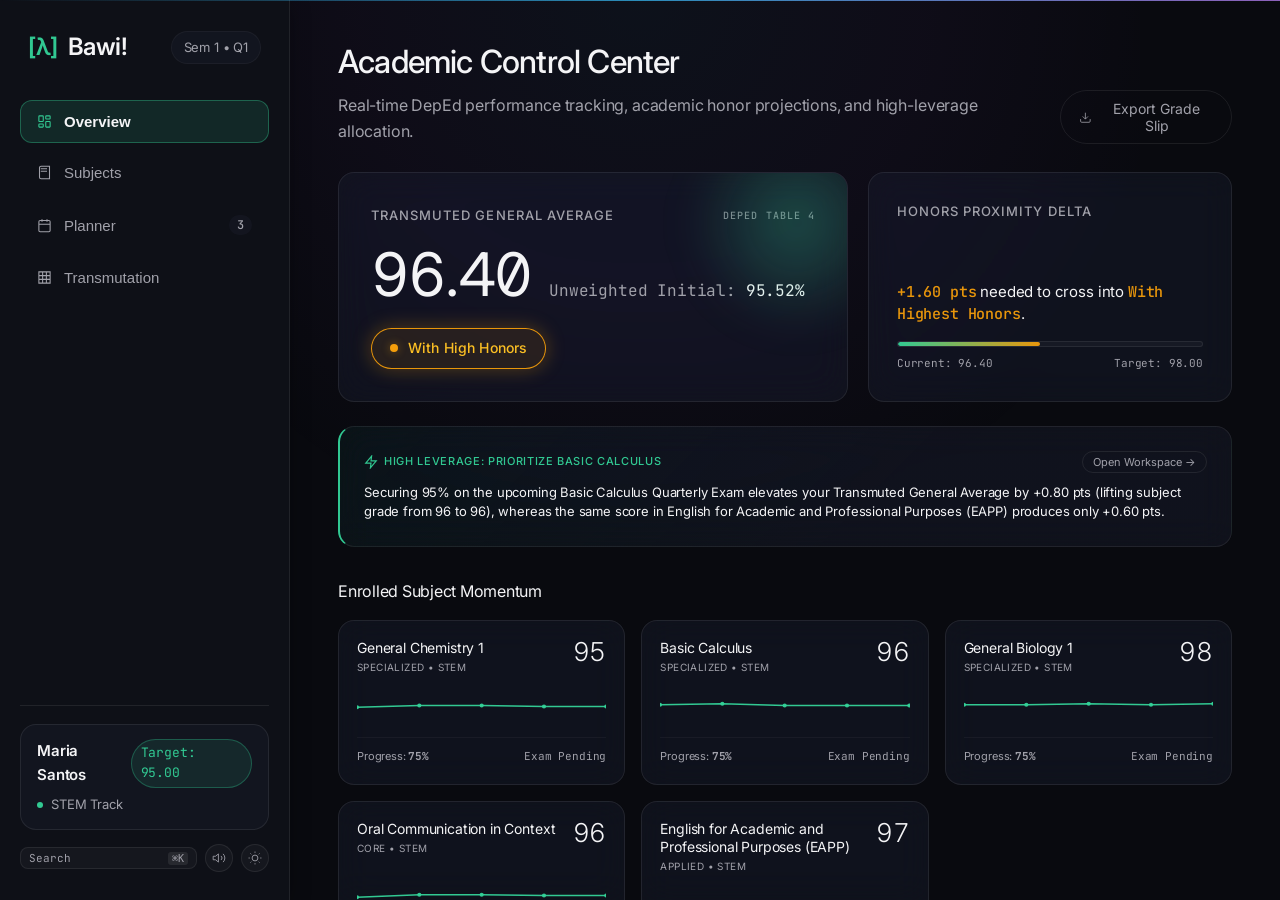
==== Bawi!/index.html @ 1ef0c5f3 "feat(planner): overhaul academic action tracker with date grouping, tactile checkboxes, time pills, " ====
<!DOCTYPE html>
<html lang="en" data-theme="dark">
<head>
  <meta charset="UTF-8">
  <meta name="viewport" content="width=device-width, initial-scale=1.0, maximum-scale=1.0, user-scalable=no">
  <title>Bawi! // Senior High School Academic OS</title>
  <meta name="description" content="Bawi! is a distraction-free, Linear and Attio-inspired academic operating system for Senior High School students in the Philippines. Featuring DepEd Table 4 transmutation, target simulation, and study planning.">
  <meta name="theme-color" content="#090A0F">

  <!-- Google Fonts: Inter Display, Inter & JetBrains Mono -->
  <link rel="preconnect" href="https://fonts.googleapis.com">
  <link rel="preconnect" href="https://fonts.gstatic.com" crossorigin>
  <link href="https://fonts.googleapis.com/css2?family=Inter:wght@300;400;500;600&family=JetBrains+Mono:wght@400;500&display=swap" rel="stylesheet">

  <!-- Stylesheets (with cache-busting query strings) -->
  <link rel="stylesheet" href="css/tokens.css?v=2.5">
  <link rel="stylesheet" href="css/style.css?v=2.5">
  <link rel="manifest" href="manifest.json">
  <script>
    // Development Cache Buster: unregister any lingering service workers and purge caches
    if ('serviceWorker' in navigator) {
      navigator.serviceWorker.getRegistrations().then(regs => {
        for (const r of regs) r.unregister();
      });
    }
    if ('caches' in window) {
      caches.keys().then(names => {
        for (const n of names) caches.delete(n);
      });
    }
  </script>
</head>
<body>

  <!-- Top Ambient Prismatic Light Streak -->
  <div class="prismatic-pulse-bar" id="prismaticPulseBar"></div>

  <div class="app-shell" id="appShell">

    <!-- Desktop Left Glass Sidebar -->
    <aside class="app-sidebar" id="appSidebar">
      <div class="sidebar-top">
        <div class="sidebar-brand">
          <div class="sidebar-brand-title" onclick="LuminaApp.switchTab('overview')">
            <span class="symbol">[λ]</span>
            <span>Bawi!</span>
          </div>
          <div class="sidebar-semester-toggle" id="sidebarSemesterBadge" title="Click to toggle Quarter 1 / Quarter 2">
            Sem 1 • Q1
          </div>
        </div>

        <nav class="sidebar-nav-list" id="sidebarNavList">
          <button class="sidebar-nav-btn active" data-tab="overview">
            <div class="nav-left">
              <svg width="15" height="15" viewBox="0 0 24 24" fill="none" stroke="currentColor" stroke-width="1.7"><rect width="7" height="9" x="3" y="3" rx="1"/><rect width="7" height="5" x="14" y="3" rx="1"/><rect width="7" height="9" x="14" y="12" rx="1"/><rect width="7" height="5" x="3" y="16" rx="1"/></svg>
              <span>Overview</span>
            </div>
          </button>
          <button class="sidebar-nav-btn" data-tab="pipeline">
            <div class="nav-left">
              <svg width="15" height="15" viewBox="0 0 24 24" fill="none" stroke="currentColor" stroke-width="1.7"><path d="M4 19.5v-15A2.5 2.5 0 0 1 6.5 2H20v20H6.5a2.5 2.5 0 0 1-2.5-2.5Z"/><path d="M6 6h10M6 10h10"/></svg>
              <span>Subjects</span>
            </div>
          </button>
          <button class="sidebar-nav-btn" data-tab="planner">
            <div class="nav-left">
              <svg width="15" height="15" viewBox="0 0 24 24" fill="none" stroke="currentColor" stroke-width="1.7"><path d="M8 2v4M16 2v4M3 10h18M5 4h14a2 2 0 0 1 2 2v14a2 2 0 0 1-2 2H5a2 2 0 0 1-2-2V6a2 2 0 0 1 2-2z"/></svg>
              <span>Planner</span>
            </div>
            <span class="sidebar-badge-count" id="sidebarTaskCount">0</span>
          </button>
          <button class="sidebar-nav-btn" data-tab="matrix">
            <div class="nav-left">
              <svg width="15" height="15" viewBox="0 0 24 24" fill="none" stroke="currentColor" stroke-width="1.7"><path d="M3 3h18v18H3zM3 9h18M3 15h18M9 3v18M15 3v18"/></svg>
              <span>Transmutation</span>
            </div>
          </button>
        </nav>
      </div>

      <div class="sidebar-bottom">
        <div class="sidebar-profile-card" id="sidebarProfileCard" title="Click to view Academic Profile">
          <div class="sidebar-profile-top">
            <span class="sidebar-student-name" id="sidebarStudentName">Student Profile</span>
            <span class="sidebar-target-pill" id="sidebarTargetPill" title="Target General Average">Target: 95.00</span>
          </div>
          <div class="sidebar-student-meta">
            <span class="dot" style="display:inline-block; width:6px; height:6px; border-radius:50%; background:var(--status-emerald);"></span>
            <span id="sidebarStrandText">STEM Track</span>
          </div>
        </div>

        <div class="sidebar-utility-row">
          <button class="cmd-k-trigger" id="sidebarCmdKTrigger" style="flex:1; justify-content:space-between;" title="Command Palette (⌘K)">
            <span>Search</span>
            <kbd>⌘K</kbd>
          </button>
          <button class="icon-btn" id="sidebarAudioToggleBtn" title="Toggle Sound">
            <!-- Populated by JS -->
          </button>
          <button class="icon-btn" id="sidebarThemeToggleBtn" title="Toggle Theme">
            <!-- Populated by JS -->
          </button>
        </div>
      </div>
    </aside>

    <!-- Top Fixed Glass Header (Mobile Only) -->
    <header class="top-header">
      <div class="header-left">
        <div class="brand-monogram" onclick="LuminaApp.switchTab('overview')">
          <span class="symbol">[λ]</span>
          <span class="brand-title" style="letter-spacing:normal; text-transform:none; font-weight:600; font-size:15px; color:var(--text-primary);">Bawi!</span>
        </div>
        <div class="header-divider"></div>
        <div class="semester-badge" id="semesterBadge" title="Click to toggle Quarter 1 / Quarter 2">
          Semester 1 • Quarter 1
        </div>
      </div>

      <!-- Right Header Controls -->
      <div class="header-right">
        <div class="header-badge" id="strandBadge" title="Click to configure Academic Profile">
          <span class="dot"></span> STEM Track
        </div>
        <div class="header-badge" id="targetAverageBadge" title="Click to edit Target Grade" style="cursor:pointer;">
          Target: 95.00
        </div>
        <button class="cmd-k-trigger" id="cmdKTrigger" title="Open Command Palette (Ctrl+K / ⌘K)">
          <span>Search</span>
          <kbd>⌘K</kbd>
        </button>
        <button class="icon-btn" id="audioToggleBtn" title="Toggle Sound">
          <!-- Populated by JS -->
        </button>
        <button class="icon-btn" id="themeToggleBtn" title="Toggle Dark / Light Theme">
          <!-- Populated by JS -->
        </button>
      </div>
    </header>

    <!-- Main Content Area -->
    <main class="main-content">

      <!-- ===================================================================
           Tab 1: Executive Analytics Dashboard
           =================================================================== -->
      <section class="tab-view active" id="tab-overview">
        <div class="section-header-row">
          <div>
            <h1 class="section-title">Academic Control Center</h1>
            <p class="section-subtitle">Real-time DepEd performance tracking, academic honor projections, and high-leverage allocation.</p>
          </div>
          <button class="btn-ghost" onclick="LuminaApp.openGradeSlipModal()">
            <svg width="13" height="13" viewBox="0 0 24 24" fill="none" stroke="currentColor" stroke-width="1.5"><path d="M21 15v4a2 2 0 0 1-2 2H5a2 2 0 0 1-2-2v-4"/><polyline points="7 10 12 15 17 10"/><line x1="12" y1="15" x2="12" y2="3"/></svg>
            Export Grade Slip
          </button>
        </div>

        <div class="dashboard-hero-grid">
          <!-- Transmuted General Average Hero Card -->
          <div class="glass-card hero-gpa-card">
            <div>
              <div class="hero-metric-label">
                <span>Transmuted General Average</span>
                <span style="font-family:var(--font-mono); font-size:10px; opacity:0.8;">DEPED TABLE 4</span>
              </div>
              <div class="hero-gpa-number-row">
                <div class="display-hero-gpa mono" id="heroTransmutedGPA">--</div>
                <div class="initial-gpa-readout">
                  Unweighted Initial: <span id="heroInitialAverage">--%</span>
                </div>
              </div>
            </div>
            <div>
              <div class="honors-badge-pill" id="heroHonorsBadge">
                <!-- Populated dynamically -->
              </div>
            </div>
          </div>

          <!-- Honors Proximity Delta Meter Card -->
          <div class="glass-card proximity-meter-card">
            <div class="hero-metric-label">Honors Proximity Delta</div>
            <div id="proximityMeterContent">
              <!-- Populated dynamically -->
            </div>
          </div>
        </div>

        <!-- High-Leverage Study Allocator Card -->
        <div class="glass-card leverage-card" id="leverageAllocatorContent">
          <!-- Populated dynamically -->
        </div>

        <!-- Subject Health Grid -->
        <div style="margin-top: 32px; margin-bottom: 16px;">
          <h2 style="font-size: 16px; font-weight: 400; color: var(--text-primary); letter-spacing: -0.015em;">
            Enrolled Subject Momentum
          </h2>
        </div>
        <div class="dashboard-subjects-grid" id="dashboardSubjectsGrid">
          <!-- Populated dynamically -->
        </div>
      </section>

      <!-- ===================================================================
           Tab 2: The Pipeline (Subjects Hub & Management)
           =================================================================== -->
      <section class="tab-view" id="tab-pipeline">
        <div class="section-header-row">
          <div>
            <h1 class="section-title">Course Load Pipeline</h1>
            <p class="section-subtitle">Agile subject tracking with automated DepEd weight presets and tripartite component bars.</p>
          </div>
          <button class="btn-primary" onclick="LuminaApp.openAddSubjectModal()">
            <svg width="13" height="13" viewBox="0 0 24 24" fill="none" stroke="currentColor" stroke-width="2"><line x1="12" y1="5" x2="12" y2="19"/><line x1="5" y1="12" x2="19" y2="12"/></svg>
            Add Subject
          </button>
        </div>

        <div class="pipeline-toolbar">
          <div class="filter-chip-group">
            <button class="filter-chip active" data-filter="all" onclick="LuminaApp.setPipelineFilter('all')">All Subjects</button>
            <button class="filter-chip" data-filter="core" onclick="LuminaApp.setPipelineFilter('core')">Core Curriculum</button>
            <button class="filter-chip" data-filter="applied" onclick="LuminaApp.setPipelineFilter('applied')">Applied Track</button>
            <button class="filter-chip" data-filter="specialized" onclick="LuminaApp.setPipelineFilter('specialized')">Specialized</button>
          </div>
          <div style="font-size:12px; color:var(--text-secondary); font-family:var(--font-mono);">
            Press <kbd style="background:var(--glass-card); padding:2px 6px; border-radius:4px; border:1px solid var(--border-hairline);">[</kbd> or <kbd style="background:var(--glass-card); padding:2px 6px; border-radius:4px; border:1px solid var(--border-hairline);">]</kbd> to cycle subjects
          </div>
        </div>

        <div class="pipeline-grid" id="pipelineSubjectsGrid">
          <!-- Populated dynamically -->
        </div>
      </section>

      <!-- ===================================================================
           Tab 3: Dynamic Subject Deep-Dive (Tri-Pane Gradebook)
           =================================================================== -->
      <section class="tab-view" id="tab-subject-view">
        <div class="subject-workspace-header">
          <div class="breadcrumb-nav">
            <a onclick="LuminaApp.switchTab('pipeline')">Pipeline</a>
            <span class="sep">/</span>
            <span id="subjBreadcrumbTitle" style="color:var(--text-primary);">Subject</span>
          </div>

          <div class="subject-title-row">
            <h1 class="section-title" id="subjHeaderTitle">Subject Title</h1>
            <div class="subject-switcher-arrows">
              <button class="btn-ghost" title="Previous Subject ([)" onclick="LuminaApp.cycleSubject(-1)">
                ← Previous
              </button>
              <button class="btn-ghost" title="Next Subject (])" onclick="LuminaApp.cycleSubject(1)">
                Next →
              </button>
              <button class="btn-ghost" style="color:var(--status-rose); border-color:rgba(244,63,94,0.3);" title="Delete Subject" onclick="LuminaApp.deleteCurrentSubject()">
                Delete
              </button>
            </div>
          </div>

          <div class="subject-stats-bar" id="subjStatsBar">
            <!-- Populated dynamically -->
          </div>
        </div>

        <!-- Tri-Pane 3-Column Gradebook Layout -->
        <div class="tri-pane-grid">
          <!-- Column 1: Written Works (WW) -->
          <div class="gradebook-column">
            <div class="col-header">
              <div class="col-header-top">
                <span class="col-tag ww">Written Works (WW)</span>
                <span class="col-weight-pill" id="colWeight-ww">35%</span>
              </div>
              <div class="col-stats-row">
                <div class="col-score-fraction" id="colScore-ww">0 <span>/ 0</span></div>
                <div class="col-percentage-badge" id="colPct-ww">0.0%</div>
              </div>
            </div>
            <div class="col-action-bar">
              <button class="btn-add-entry" onclick="LuminaApp.openLogScoreModal('WW')">
                <svg width="12" height="12" viewBox="0 0 24 24" fill="none" stroke="currentColor" stroke-width="2"><line x1="12" y1="5" x2="12" y2="19"/><line x1="5" y1="12" x2="19" y2="12"/></svg>
                Log Written Work
              </button>
            </div>
            <div class="col-entries-list" id="colList-ww">
              <!-- Populated dynamically -->
            </div>
          </div>

          <!-- Column 2: Performance Tasks (PT) -->
          <div class="gradebook-column">
            <div class="col-header">
              <div class="col-header-top">
                <span class="col-tag pt">Performance Tasks (PT)</span>
                <span class="col-weight-pill" id="colWeight-pt">40%</span>
              </div>
              <div class="col-stats-row">
                <div class="col-score-fraction" id="colScore-pt">0 <span>/ 0</span></div>
                <div class="col-percentage-badge" id="colPct-pt">0.0%</div>
              </div>
            </div>
            <div class="col-action-bar">
              <button class="btn-add-entry" onclick="LuminaApp.openLogScoreModal('PT')">
                <svg width="12" height="12" viewBox="0 0 24 24" fill="none" stroke="currentColor" stroke-width="2"><line x1="12" y1="5" x2="12" y2="19"/><line x1="5" y1="12" x2="19" y2="12"/></svg>
                Log Performance Task
              </button>
            </div>
            <div class="col-entries-list" id="colList-pt">
              <!-- Populated dynamically -->
            </div>
          </div>

          <!-- Column 3: Quarterly Exam (QA) -->
          <div class="gradebook-column">
            <div class="col-header">
              <div class="col-header-top">
                <span class="col-tag qa">Quarterly Exam (QA)</span>
                <span class="col-weight-pill" id="colWeight-qa">25%</span>
              </div>
              <div class="col-stats-row">
                <div class="col-score-fraction" id="colScore-qa">0 <span>/ 0</span></div>
                <div class="col-percentage-badge" id="colPct-qa">0.0%</div>
              </div>
            </div>
            <div class="col-action-bar">
              <button class="btn-add-entry" onclick="LuminaApp.openLogScoreModal('QA')">
                <svg width="12" height="12" viewBox="0 0 24 24" fill="none" stroke="currentColor" stroke-width="2"><line x1="12" y1="5" x2="12" y2="19"/><line x1="5" y1="12" x2="19" y2="12"/></svg>
                Log Quarterly Exam
              </button>
            </div>
            <div class="col-entries-list" id="colList-qa">
              <!-- Populated dynamically -->
            </div>
          </div>
        </div>

        <!-- Embedded Reverse-Solver Target Simulator (Step 1-2-3 Wizard) -->
        <div class="embedded-simulator-section" id="embeddedSimulatorSection">
          <!-- Wizard Header -->
          <div class="embedded-sim-header">
            <div>
              <div class="sim-wizard-tag">Target Solver</div>
              <h2 class="embedded-sim-title">Target Simulator</h2>
              <p class="embedded-sim-subtitle">
                Calculate the exact score needed to reach your target grade in real time.
              </p>
            </div>
            <div class="sim-target-header-control">
              <span class="sim-target-label">Target Grade:</span>
              <div class="sim-preset-chips" id="embeddedSimPresetChips">
                <button type="button" class="sim-preset-chip" data-target="90">90 (Honors)</button>
                <button type="button" class="sim-preset-chip active" data-target="95">95 (High)</button>
                <button type="button" class="sim-preset-chip" data-target="98">98 (Highest)</button>
              </div>
              <input type="number" class="form-input mono-input sim-target-input" id="embeddedSimCustomTarget" value="95" min="75" max="100" title="Custom target transmuted grade">
            </div>
          </div>

          <!-- Wizard Step Flow -->
          <div class="sim-wizard-layout">
            <!-- Left Pane: Wizard Steps 1 & 2 -->
            <div class="sim-wizard-inputs">
              <!-- Step 1: Choose upcoming test -->
              <div class="sim-wizard-step">
                <div class="sim-step-indicator">
                  <span class="sim-step-number">1</span>
                  <span class="sim-step-title">Choose upcoming test</span>
                </div>
                <div class="sim-type-cards-grid" id="embeddedSimCategoryGroup">
                  <button type="button" class="sim-type-card active" data-cat="WW" id="simCardWW">
                    <div class="sim-card-header">
                      <span class="sim-card-icon">
                        <svg width="18" height="18" viewBox="0 0 24 24" fill="none" stroke="currentColor" stroke-width="1.8"><path d="M14 2H6a2 2 0 0 0-2 2v16a2 2 0 0 0 2 2h12a2 2 0 0 0 2-2V8z"/><polyline points="14 2 14 8 20 8"/><line x1="16" y1="13" x2="8" y2="13"/><line x1="16" y1="17" x2="8" y2="17"/></svg>
                      </span>
                      <span class="sim-card-weight" id="simCardWeightWW">35%</span>
                    </div>
                    <div class="sim-card-name">Written Work</div>
                    <div class="sim-card-sub">Quizzes, activities, seatworks</div>
                  </button>
                  <button type="button" class="sim-type-card" data-cat="PT" id="simCardPT">
                    <div class="sim-card-header">
                      <span class="sim-card-icon">
                        <svg width="18" height="18" viewBox="0 0 24 24" fill="none" stroke="currentColor" stroke-width="1.8"><path d="M6 9H4.5a2.5 2.5 0 0 1 0-5H6"/><path d="M18 9h1.5a2.5 2.5 0 0 0 0-5H18"/><path d="M4 22h16"/><path d="M10 14.66V17c0 .55-.47.98-.97 1.21C7.85 18.75 7 20.24 7 22"/><path d="M14 14.66V17c0 .55.47.98.97 1.21C16.15 18.75 17 20.24 17 22"/><path d="M18 2H6v7a6 6 0 0 0 12 0V2Z"/></svg>
                      </span>
                      <span class="sim-card-weight" id="simCardWeightPT">40%</span>
                    </div>
                    <div class="sim-card-name">Performance Task</div>
                    <div class="sim-card-sub">Projects, labs, essays, outputs</div>
                  </button>
                  <button type="button" class="sim-type-card" data-cat="QA" id="simCardQA">
                    <div class="sim-card-header">
                      <span class="sim-card-icon">
                        <svg width="18" height="18" viewBox="0 0 24 24" fill="none" stroke="currentColor" stroke-width="1.8"><circle cx="12" cy="12" r="10"/><circle cx="12" cy="12" r="6"/><circle cx="12" cy="12" r="2"/></svg>
                      </span>
                      <span class="sim-card-weight" id="simCardWeightQA">25%</span>
                    </div>
                    <div class="sim-card-name">Quarterly Exam</div>
                    <div class="sim-card-sub">Summative periodical exam</div>
                  </button>
                </div>
              </div>

              <!-- Step 2: Enter items -->
              <div class="sim-wizard-step">
                <div class="sim-step-indicator">
                  <span class="sim-step-number">2</span>
                  <span class="sim-step-title" id="embeddedSimTotalItemsLabel">Enter total items</span>
                </div>
                <div class="sim-items-input-row">
                  <div class="sim-items-field">
                    <input type="number" class="form-input mono-input sim-items-input" id="embeddedSimTotalItems" value="20" min="1" step="1">
                    <span class="sim-items-suffix">total items</span>
                  </div>
                  <div class="sim-preset-chips" id="embeddedSimItemPresets">
                    <button type="button" class="sim-preset-chip" data-items="15">15</button>
                    <button type="button" class="sim-preset-chip active" data-items="20">20</button>
                    <button type="button" class="sim-preset-chip" data-items="30">30</button>
                    <button type="button" class="sim-preset-chip" data-items="50">50</button>
                    <button type="button" class="sim-preset-chip" data-items="100">100</button>
                  </div>
                </div>
              </div>
            </div>

            <!-- Right Pane: Step 3: Score Needed & Interactive Live Slider -->
            <div class="sim-wizard-output">
              <div class="sim-step-indicator" style="margin-bottom:12px;">
                <span class="sim-step-number">3</span>
                <span class="sim-step-title">Score needed & live simulator</span>
              </div>

              <!-- Result Card (Populated dynamically) -->
              <div class="embedded-sim-result-card" id="embeddedSimResultCard">
                <!-- Dynamically rendered -->
              </div>
            </div>
          </div>
        </div>
      </section>

      <!-- ===================================================================
           Tab 4: Academic Action Planner (Tasks & Study Tracker)
           =================================================================== -->
      <section class="tab-view" id="tab-planner">
        <div class="section-header-row">
          <div>
            <h1 class="section-title">Academic Action Planner</h1>
            <p class="section-subtitle">Chronological academic action tracker with date grouping, time targets, and instant gradebook sync.</p>
          </div>
          <button class="btn-primary" onclick="LuminaApp.openAddTaskModal()">
            <svg width="13" height="13" viewBox="0 0 24 24" fill="none" stroke="currentColor" stroke-width="2"><line x1="12" y1="5" x2="12" y2="19"/><line x1="5" y1="12" x2="19" y2="12"/></svg>
            Add Task
          </button>
        </div>

        <div class="planner-toolbar">
          <div class="filter-chip-group">
            <button class="filter-chip active" data-task-filter="all" onclick="LuminaApp.setTaskFilter('all')">All Active</button>
            <button class="filter-chip" data-task-filter="today" onclick="LuminaApp.setTaskFilter('today')">Due Today</button>
            <button class="filter-chip" data-task-filter="upcoming" onclick="LuminaApp.setTaskFilter('upcoming')">Upcoming</button>
            <button class="filter-chip" data-task-filter="completed" onclick="LuminaApp.setTaskFilter('completed')">Completed</button>
          </div>
          <div class="planner-summary-pill" id="plannerTasksSummary"></div>
        </div>

        <div class="planner-task-list" id="plannerTaskList">
          <!-- Populated dynamically with date groupings -->
        </div>

        <!-- Collapsible Completed Tasks Section -->
        <div class="planner-completed-section" id="plannerCompletedSection" style="display:none;">
          <div class="completed-section-header" onclick="LuminaApp.toggleCompletedTasksDrawer()">
            <div class="completed-header-left">
              <svg class="completed-chevron" id="completedChevron" width="16" height="16" viewBox="0 0 24 24" fill="none" stroke="currentColor" stroke-width="2"><polyline points="6 9 12 15 18 9"/></svg>
              <span class="completed-section-title">Completed Tasks</span>
              <span class="completed-count-badge" id="completedCountBadge">0</span>
            </div>
            <span class="completed-toggle-hint" id="completedToggleHint">Show</span>
          </div>
          <div class="completed-section-body" id="completedSectionBody" style="display:none;">
            <!-- Completed task items -->
          </div>
        </div>
      </section>

      <!-- ===================================================================
           Tab 5: Transmutation Matrix & Certified Exporter
           =================================================================== -->
      <section class="tab-view" id="tab-matrix">
        <div class="section-header-row">
          <div>
            <h1 class="section-title">DepEd Adjusted Transmutation Matrix</h1>
            <p class="section-subtitle">Official Department of Education Philippines Table 4 standard reference and certificate export.</p>
          </div>
          <button class="btn-primary" onclick="LuminaApp.openGradeSlipModal()">
            <svg width="13" height="13" viewBox="0 0 24 24" fill="none" stroke="currentColor" stroke-width="2"><path d="M21 15v4a2 2 0 0 1-2 2H5a2 2 0 0 1-2-2v-4"/><polyline points="7 10 12 15 17 10"/><line x1="12" y1="15" x2="12" y2="3"/></svg>
            Export Certified Grade Slip
          </button>
        </div>

        <div class="matrix-container">
          <!-- Interactive Table Card -->
          <div class="glass-card matrix-table-card">
            <div class="matrix-table-wrap">
              <table class="matrix-table">
                <thead>
                  <tr>
                    <th>Transmuted Grade</th>
                    <th>Initial Grade Range (%)</th>
                    <th>DepEd Classification</th>
                  </tr>
                </thead>
                <tbody id="transmutationTableBody">
                  <!-- Populated dynamically -->
                </tbody>
              </table>
            </div>
          </div>

          <!-- Active Pinpoint Information Card -->
          <div>
            <div class="glass-card" id="matrixPinpointCard" style="margin-bottom: 20px;">
              <!-- Populated dynamically -->
            </div>

            <div class="glass-card" style="font-size:12px; color:var(--text-secondary); line-height:1.6;">
              <div style="font-size:11px; text-transform:uppercase; color:var(--text-primary); font-weight:500; margin-bottom:8px; letter-spacing:0.05em;">
                Official Protocol Standard
              </div>
              <p>Under DepEd Order No. 8, s. 2015 and the Adjusted Senior High School Transmutation Protocol (Table 4), classroom scores earned in Written Works, Performance Tasks, and Quarterly Examinations are converted to percentage scores, weighted according to strand, and transmuted into whole numbers from 60 to 100.</p>
              <div style="margin-top:12px; padding:10px; background:var(--glass-subtle); border-radius:var(--radius-sm); border:1px solid var(--border-subtle); font-family:var(--font-mono); font-size:11px; color:var(--text-primary);">
                Standard Passing Benchmark: 75 Transmuted (70.00% Initial)
              </div>
            </div>
          </div>
        </div>
      </section>

    </main>

    <!-- Mobile Sticky Glass Bottom Navigation -->
    <nav class="mobile-nav-bar">
      <button class="mobile-nav-btn active" data-tab="overview">
        <svg width="18" height="18" viewBox="0 0 24 24" fill="none" stroke="currentColor" stroke-width="1.5"><rect width="7" height="9" x="3" y="3" rx="1"/><rect width="7" height="5" x="14" y="3" rx="1"/><rect width="7" height="9" x="14" y="12" rx="1"/><rect width="7" height="5" x="3" y="16" rx="1"/></svg>
        <span>Overview</span>
      </button>
      <button class="mobile-nav-btn" data-tab="pipeline">
        <svg width="18" height="18" viewBox="0 0 24 24" fill="none" stroke="currentColor" stroke-width="1.5"><path d="M4 19.5v-15A2.5 2.5 0 0 1 6.5 2H20v20H6.5a2.5 2.5 0 0 1-2.5-2.5Z"/><path d="M6 6h10M6 10h10"/></svg>
        <span>Subjects</span>
      </button>
      <button class="mobile-nav-btn" data-tab="planner">
        <svg width="18" height="18" viewBox="0 0 24 24" fill="none" stroke="currentColor" stroke-width="1.5"><path d="M8 2v4M16 2v4M3 10h18M5 4h14a2 2 0 0 1 2 2v14a2 2 0 0 1-2 2H5a2 2 0 0 1-2-2V6a2 2 0 0 1 2-2z"/></svg>
        <span>Planner</span>
      </button>
      <button class="mobile-nav-btn" data-tab="matrix">
        <svg width="18" height="18" viewBox="0 0 24 24" fill="none" stroke="currentColor" stroke-width="1.5"><path d="M3 3h18v18H3zM3 9h18M3 15h18M9 3v18M15 3v18"/></svg>
        <span>Transmutation</span>
      </button>
    </nav>

  </div>

  <!-- =======================================================================
       Modals Container
       ======================================================================= -->

  <!-- 1. Universal Command Palette (⌘K) Modal -->
  <div class="modal-overlay" id="cmdPaletteModal">
    <div class="modal-sheet cmd-palette-sheet" onclick="event.stopPropagation()">
      <div class="cmd-search-box">
        <svg width="16" height="16" viewBox="0 0 24 24" fill="none" stroke="currentColor" stroke-width="1.5"><circle cx="11" cy="11" r="8"/><path d="m21 21-4.35-4.35"/></svg>
        <input type="text" class="cmd-search-input" id="cmdSearchInput" placeholder="Search subjects, actions, or type score (e.g., 'ww 28/30')...">
        <kbd style="font-size:10px; background:rgba(255,255,255,0.08); padding:2px 6px; border-radius:4px;">ESC</kbd>
      </div>
      <div class="cmd-results-list" id="cmdResultsList">
        <!-- Populated dynamically -->
      </div>
    </div>
  </div>

  <!-- 2. Add Subject Modal (Curated DepEd SHS Catalog) -->
  <div class="modal-overlay" id="addSubjectModal">
    <div class="modal-sheet" onclick="event.stopPropagation()">
      <div class="modal-header">
        <div class="modal-title">Enroll Subject from DepEd Catalog</div>
        <button class="icon-btn" onclick="LuminaApp.closeModal(document.getElementById('addSubjectModal'))">✕</button>
      </div>
      <div class="modal-body">
        <div class="form-group">
          <label class="form-label">Search Official Curriculum Catalog</label>
          <input type="text" class="form-input" id="catalogSearchInput" placeholder="Filter e.g. 'Calculus', 'Oral', 'STEM'...">
        </div>

        <div class="form-group">
          <label class="form-label">Select Official Subject Title</label>
          <div class="catalog-options-container" id="catalogOptionsContainer">
            <!-- Populated dynamically with comfortable options -->
          </div>
          <input type="hidden" id="selectedCatalogKey" value="">
        </div>

        <div class="form-group" style="margin-top:14px;">
          <label class="form-label">Target Transmuted Grade (Default: 95)</label>
          <input type="number" class="form-input mono-input" id="subjectTargetGrade" min="75" max="100" value="95">
        </div>

        <div style="display:flex; align-items:center; gap:8px;">
          <input type="checkbox" id="customWeightsToggle">
          <label for="customWeightsToggle" style="font-size:12px; color:var(--text-secondary); cursor:pointer;">
            Custom Syllabus Weight Override (Private / Specialized)
          </label>
        </div>

        <div id="customWeightsGroup" style="display:none; gap:10px;">
          <div class="form-group" style="flex:1;">
            <label class="form-label" style="color:var(--ww-accent);">WW %</label>
            <input type="number" class="form-input mono-input" id="customWeightWW" value="35">
          </div>
          <div class="form-group" style="flex:1;">
            <label class="form-label" style="color:var(--pt-accent);">PT %</label>
            <input type="number" class="form-input mono-input" id="customWeightPT" value="40">
          </div>
          <div class="form-group" style="flex:1;">
            <label class="form-label" style="color:var(--qa-accent);">QA %</label>
            <input type="number" class="form-input mono-input" id="customWeightQA" value="25">
          </div>
        </div>
      </div>
      <div class="modal-footer">
        <button class="btn-ghost" onclick="LuminaApp.closeModal(document.getElementById('addSubjectModal'))">Cancel</button>
        <button class="btn-primary" onclick="LuminaApp.saveNewSubjectFromModal()">Enroll Subject</button>
      </div>
    </div>
  </div>

  <!-- 3. Log Score Modal -->
  <div class="modal-overlay" id="logScoreModal">
    <div class="modal-sheet" onclick="event.stopPropagation()">
      <div class="modal-header">
        <div class="modal-title">Log Assessment • <span id="logModalCategoryTag" style="color:var(--status-emerald);">Written Work</span></div>
        <button class="icon-btn" onclick="LuminaApp.closeModal(document.getElementById('logScoreModal'))">✕</button>
      </div>
      <div class="modal-body">
        <!-- Written Work Sub-Type Switcher (Quiz vs Activity) -->
        <div id="wwSubTypeContainer" style="display:none;">
          <label class="form-label">Type</label>
          <div class="log-category-toggle-group">
            <button type="button" class="log-category-toggle-btn active" id="btnTypeQuiz" onclick="LuminaApp.setWWSubType('Quiz')">Quiz</button>
            <button type="button" class="log-category-toggle-btn" id="btnTypeActivity" onclick="LuminaApp.setWWSubType('Activity')">Activity</button>
          </div>
        </div>

        <div class="form-group">
          <label class="form-label">Assessment Title</label>
          <input type="text" class="form-input" id="logEntryTitle" placeholder="e.g. Quiz 1">
        </div>

        <div style="display:grid; grid-template-columns: 1fr 1fr; gap:12px; width:100%;">
          <div class="form-group" style="min-width: 0;">
            <label class="form-label">Score Earned</label>
            <input type="number" class="form-input mono-input" id="logEntryScore" placeholder="28" min="0" step="any">
          </div>
          <div class="form-group" style="min-width: 0;">
            <label class="form-label">Total Possible (Max)</label>
            <input type="number" class="form-input mono-input" id="logEntryMax" placeholder="30" min="1" step="any">
          </div>
        </div>

        <div class="form-group">
          <label class="form-label">Date Administered</label>
          <input type="date" class="form-input" id="logEntryDate">
        </div>

        <div style="display:flex; align-items:center; gap:8px;">
          <input type="checkbox" id="logEntryBonusToggle">
          <label for="logEntryBonusToggle" style="font-size:12px; color:var(--text-secondary); cursor:pointer;">
            Bonus points allowed (Score may exceed Max)
          </label>
        </div>
      </div>
      <div class="modal-footer">
        <button class="btn-ghost" onclick="LuminaApp.closeModal(document.getElementById('logScoreModal'))">Cancel</button>
        <button class="btn-primary" onclick="LuminaApp.saveAssessmentFromModal()">Record Assessment</button>
      </div>
    </div>
  </div>

  <!-- 3b. Add Task Modal (Planner) -->
  <div class="modal-overlay" id="addTaskModal">
    <div class="modal-sheet" onclick="event.stopPropagation()">
      <div class="modal-header">
        <div class="modal-title">New Academic Task</div>
        <button class="icon-btn" onclick="LuminaApp.closeModal(document.getElementById('addTaskModal'))">✕</button>
      </div>
      <div class="modal-body">
        <div class="form-group">
          <label class="form-label">Task Description</label>
          <input type="text" class="form-input" id="taskInputTitle" placeholder="e.g. Quiz 3 Preparation, Acid-Base Lab Report">
        </div>

        <div class="form-group">
          <label class="form-label">Subject</label>
          <select class="form-select" id="taskInputSubject">
            <!-- Populated dynamically -->
          </select>
        </div>

        <div style="display:grid; grid-template-columns: 1fr 1fr; gap:12px;">
          <div class="form-group">
            <label class="form-label">Component Category</label>
            <select class="form-select" id="taskInputCategory">
              <option value="WW">Written Work</option>
              <option value="PT">Performance Task</option>
              <option value="QA">Quarterly Exam</option>
            </select>
          </div>
          <div class="form-group">
            <label class="form-label">Total Items (Optional)</label>
            <input type="number" class="form-input mono-input" id="taskInputItems" placeholder="20" min="1">
          </div>
        </div>

        <div style="display:grid; grid-template-columns: 1fr 1fr; gap:12px;">
          <div class="form-group">
            <label class="form-label">Due Date</label>
            <input type="date" class="form-input" id="taskInputDueDate">
          </div>
          <div class="form-group">
            <label class="form-label">Due Time (Optional)</label>
            <input type="time" class="form-input" id="taskInputDueTime" value="23:59">
          </div>
        </div>
      </div>
      <div class="modal-footer">
        <button class="btn-ghost" onclick="LuminaApp.closeModal(document.getElementById('addTaskModal'))">Cancel</button>
        <button class="btn-primary" onclick="LuminaApp.saveTaskFromModal()">Create Task</button>
      </div>
    </div>
  </div>

  <!-- 3b-2. Smart Complete & Quick Score Modal -->
  <div class="modal-overlay" id="smartCompleteModal">
    <div class="modal-sheet" style="max-width: 520px;" onclick="event.stopPropagation()">
      <div class="modal-header">
        <div class="modal-title" style="display:flex; align-items:center; gap:8px;">
          <span style="font-size:18px;">🎉</span>
          <span>Task Complete!</span>
        </div>
        <button class="icon-btn" onclick="LuminaApp.closeModal(document.getElementById('smartCompleteModal'))">✕</button>
      </div>
      <div class="modal-body">
        <div class="smart-complete-banner">
          <div class="smart-complete-task-title" id="smartCompleteTaskTitle">Task Title</div>
          <div class="smart-complete-meta" id="smartCompleteTaskMeta"></div>
        </div>

        <div class="smart-complete-prompt">
          <p>Would you like to record your graded score into your <strong><span id="smartCompleteSubjectName">Subject</span></strong> gradebook now?</p>
        </div>

        <div class="smart-complete-score-card">
          <div class="score-input-grid">
            <div class="form-group" style="margin:0;">
              <label class="form-label">Your Score</label>
              <input type="number" class="form-input mono-input" id="smartCompleteScoreInput" placeholder="0" min="0" step="0.5">
            </div>
            <div class="score-slash">/</div>
            <div class="form-group" style="margin:0;">
              <label class="form-label">Total Items</label>
              <input type="number" class="form-input mono-input" id="smartCompleteMaxInput" placeholder="20" min="1">
            </div>
          </div>
        </div>
      </div>
      <div class="modal-footer" style="display:flex; justify-content:space-between; align-items:center; flex-wrap:wrap; gap:10px;">
        <button class="btn-ghost" onclick="LuminaApp.completeTaskWithoutScore()">
          Mark Complete Only (Ungraded)
        </button>
        <div style="display:flex; gap:8px;">
          <button class="btn-ghost" onclick="LuminaApp.closeModal(document.getElementById('smartCompleteModal'))">Cancel</button>
          <button class="btn-primary" onclick="LuminaApp.submitSmartCompleteScore()">
            ✓ Log Score & Complete
          </button>
        </div>
      </div>
    </div>
  </div>

  <!-- 3c. Subject Settings Modal (Triple-Dots Action Menu) -->
  <div class="modal-overlay" id="subjectSettingsModal">
    <div class="modal-sheet" onclick="event.stopPropagation()">
      <div class="modal-header">
        <div class="modal-title" id="subjectSettingsTitle">Subject Options</div>
        <button class="icon-btn" onclick="LuminaApp.closeModal(document.getElementById('subjectSettingsModal'))">✕</button>
      </div>
      <div class="modal-body">
        <input type="hidden" id="settingsTargetSubjectId" value="">
        <div class="form-group">
          <label class="form-label">Target Transmuted Grade</label>
          <input type="number" class="form-input mono-input" id="settingsSubjectTargetInput" min="75" max="100" step="1">
        </div>

        <div style="border-top: 1px solid var(--border-hairline); padding-top: 16px; margin-top: 16px;">
          <label class="form-label">Quick Actions</label>
          <div style="display:flex; flex-direction:column; gap:8px;">
            <button class="btn-ghost" style="justify-content:flex-start;" onclick="LuminaApp.quickLogFromSettings('WW')">+ Log Written Work</button>
            <button class="btn-ghost" style="justify-content:flex-start;" onclick="LuminaApp.quickLogFromSettings('PT')">+ Log Performance Task</button>
            <button class="btn-ghost" style="justify-content:flex-start;" onclick="LuminaApp.quickLogFromSettings('QA')">+ Log Quarterly Exam</button>
          </div>
        </div>

        <div style="border-top: 1px solid var(--border-hairline); padding-top: 16px; margin-top: 16px;">
          <button class="btn-ghost" style="color:var(--status-rose); border-color:rgba(244,63,94,0.3); width:100%; justify-content:center;" onclick="LuminaApp.deleteSubjectFromSettings()">
            Delete Subject
          </button>
        </div>
      </div>
      <div class="modal-footer">
        <button class="btn-ghost" onclick="LuminaApp.closeModal(document.getElementById('subjectSettingsModal'))">Cancel</button>
        <button class="btn-primary" onclick="LuminaApp.saveSubjectSettings()">Save Target</button>
      </div>
    </div>
  </div>

  <!-- 4. Profile & Data Backup Modal -->
  <div class="modal-overlay" id="profileModal">
    <div class="modal-sheet" onclick="event.stopPropagation()">
      <div class="modal-header">
        <div class="modal-title">Academic Profile & Data Vault</div>
        <button class="icon-btn" onclick="LuminaApp.closeModal(document.getElementById('profileModal'))">✕</button>
      </div>
      <div class="modal-body">
        <div class="form-group">
          <label class="form-label">Student Display Name</label>
          <input type="text" class="form-input" id="profileStudentName">
        </div>

        <div style="display:grid; grid-template-columns: 1fr 1fr; gap:12px;">
          <div class="form-group">
            <label class="form-label">Track / Strand</label>
            <select class="form-select" id="profileStrandSelect">
              <option value="STEM">STEM</option>
              <option value="ABM">ABM</option>
              <option value="HUMSS">HUMSS</option>
              <option value="GAS">GAS</option>
              <option value="TVL">TVL / ICT</option>
              <option value="Arts">Arts & Design</option>
              <option value="Sports">Sports Track</option>
            </select>
          </div>
          <div class="form-group">
            <label class="form-label">Grade Level</label>
            <select class="form-select" id="profileGradeLevel">
              <option value="Grade 11">Grade 11</option>
              <option value="Grade 12">Grade 12</option>
            </select>
          </div>
        </div>

        <div class="form-group">
          <label class="form-label">Target General Average</label>
          <input type="number" class="form-input mono-input" id="profileTargetAverage" min="75" max="100" step="0.5">
        </div>

        <div style="border-top: 1px solid var(--border-hairline); padding-top: 16px;">
          <div style="font-size:11px; text-transform:uppercase; letter-spacing:0.06em; color:var(--text-secondary); margin-bottom:10px;">
            Local-First Backup & Data Management
          </div>
          <div style="display:flex; flex-wrap:wrap; gap:8px;">
            <button class="btn-ghost" onclick="LuminaApp.exportDataFile()">Export JSON File</button>
            <label class="btn-ghost" style="cursor:pointer;">
              Import JSON
              <input type="file" accept=".json" style="display:none;" onchange="LuminaApp.importDataFile(event)">
            </label>
            <button class="btn-ghost" style="color:var(--status-rose); border-color:rgba(244,63,94,0.3);" onclick="LuminaApp.resetToDemoData()">Reset to Demo</button>
          </div>
        </div>
      </div>
      <div class="modal-footer">
        <button class="btn-ghost" onclick="LuminaApp.closeModal(document.getElementById('profileModal'))">Cancel</button>
        <button class="btn-primary" onclick="LuminaApp.saveProfileFromModal()">Save Changes</button>
      </div>
    </div>
  </div>

  <!-- 5. Certified Grade Slip Exporter Modal -->
  <div class="modal-overlay" id="gradeSlipModal">
    <div class="modal-sheet grade-slip-modal" onclick="event.stopPropagation()">
      <div class="modal-header">
        <div class="modal-title">Certified DepEd Grade Report Slip</div>
        <div style="display:flex; gap:8px;">
          <button class="btn-primary" onclick="LuminaApp.printGradeSlip()">
            <svg width="13" height="13" viewBox="0 0 24 24" fill="none" stroke="currentColor" stroke-width="2"><polyline points="6 9 6 2 18 2 18 9"/><path d="M6 18H4a2 2 0 0 1-2-2v-5a2 2 0 0 1 2-2h16a2 2 0 0 1 2 2v5a2 2 0 0 1-2 2h-2"/><rect width="12" height="8" x="6" y="14"/></svg>
            Print / Save PDF
          </button>
          <button class="icon-btn" onclick="LuminaApp.closeModal(document.getElementById('gradeSlipModal'))">✕</button>
        </div>
      </div>
      <div class="modal-body" style="padding: 24px; background: rgba(0,0,0,0.2);">
        <div class="grade-slip-paper" id="gradeSlipPaperContent">
          <!-- Populated dynamically -->
        </div>
      </div>
    </div>
  </div>

  <!-- Toast Notifications Container -->
  <div class="toast-container" id="toastContainer"></div>

  <!-- Scripts (cache-busted) -->
  <script src="js/deped-data.js?v=2.5"></script>
  <script src="js/audio.js?v=2.5"></script>
  <script src="js/store.js?v=2.5"></script>
  <script src="js/engine.js?v=2.5"></script>
  <script src="js/app.js?v=2.5"></script>
</body>
</html>
---- Bawi!/css/tokens.css ----
/* ==========================================================================
   LUMINA // Senior High School Target Grade & Transmuted Grade OS
   Design System Tokens — Linear & Attio-Inspired Hyper-Minimalism
   ========================================================================== */

:root {
  /* Canvas & Glass Surfaces (Dark Mode Default) */
  --canvas-base: #090A0F;
  --canvas-surface: #0e1017;
  --glass-panel: rgba(18, 20, 29, 0.65);
  --glass-card: rgba(26, 29, 42, 0.45);
  --glass-card-hover: rgba(36, 40, 58, 0.60);
  --glass-elevated: rgba(30, 34, 50, 0.75);
  --glass-subtle: rgba(255, 255, 255, 0.03);
  
  /* 1px Hairline Borders */
  --border-hairline: rgba(255, 255, 255, 0.08);
  --border-hairline-hover: rgba(255, 255, 255, 0.16);
  --border-hairline-focus: rgba(255, 255, 255, 0.28);
  --border-subtle: rgba(255, 255, 255, 0.04);
  
  /* Typography Colors */
  --text-primary: #F4F4F6;
  --text-secondary: #A1A1AA;
  --text-tertiary: #52525B;
  --text-quaternary: #3F3F46;
  --text-inverse: #090A0F;

  /* Component Accents (DepEd SHS Tripartite Grading) */
  --ww-accent: rgba(96, 165, 250, 0.95);
  --ww-accent-glow: rgba(96, 165, 250, 0.25);
  --ww-accent-bg: rgba(96, 165, 250, 0.10);
  --ww-accent-border: rgba(96, 165, 250, 0.25);

  --pt-accent: rgba(168, 85, 247, 0.95);
  --pt-accent-glow: rgba(168, 85, 247, 0.25);
  --pt-accent-bg: rgba(168, 85, 247, 0.10);
  --pt-accent-border: rgba(168, 85, 247, 0.25);

  --qa-accent: rgba(244, 63, 94, 0.95);
  --qa-accent-glow: rgba(244, 63, 94, 0.25);
  --qa-accent-bg: rgba(244, 63, 94, 0.10);
  --qa-accent-border: rgba(244, 63, 94, 0.25);

  /* Status & Honors Accents */
  --status-emerald: rgba(52, 211, 153, 0.95);
  --status-emerald-glow: rgba(52, 211, 153, 0.30);
  --status-emerald-bg: rgba(52, 211, 153, 0.10);

  --status-amber: rgba(245, 158, 11, 0.95);
  --status-amber-glow: rgba(245, 158, 11, 0.30);
  --status-amber-bg: rgba(245, 158, 11, 0.10);

  --status-rose: rgba(244, 63, 94, 0.95);
  --status-rose-glow: rgba(244, 63, 94, 0.30);
  --status-rose-bg: rgba(244, 63, 94, 0.10);

  --status-opal-1: #38bdf8;
  --status-opal-2: #c084fc;
  --status-opal-3: #f472b6;

  --blur-panel: blur(20px) saturate(180%);
  --blur-card: blur(16px) saturate(180%);
  --blur-modal: blur(16px) saturate(180%);

  /* Border Radii */
  --radius-xs: 4px;
  --radius-sm: 8px;
  --radius-md: 12px;
  --radius-lg: 16px;
  --radius-xl: 22px;
  --radius-pill: 9999px;

  /* Typography Scales */
  --font-sans: 'Inter', -apple-system, BlinkMacSystemFont, "Segoe UI", Roboto, sans-serif;
  --font-display: 'Inter Display', 'Inter', -apple-system, sans-serif;
  --font-mono: 'Geist Mono', 'JetBrains Mono', ui-monospace, SFMono-Regular, monospace;

  /* Spring Physics Timing */
  --spring-micro: all 0.22s cubic-bezier(0.16, 1, 0.3, 1);
  --spring-smooth: all 0.35s cubic-bezier(0.16, 1, 0.3, 1);
  --spring-modal: transform 0.4s cubic-bezier(0.16, 1, 0.3, 1), opacity 0.3s ease;
  
  /* Shadow Elevation */
  --shadow-subtle: 0 4px 20px -2px rgba(0, 0, 0, 0.35);
  --shadow-elevated: 0 12px 36px -4px rgba(0, 0, 0, 0.55);
  --shadow-bloom: 0 0 30px rgba(52, 211, 153, 0.35);
}

/* Light Theme Variables (Crystalline Clean Alabaster) */
[data-theme="light"] {
  --canvas-base: #F8F9FC;
  --canvas-surface: #EFF1F7;
  --glass-panel: rgba(255, 255, 255, 0.80);
  --glass-card: rgba(255, 255, 255, 0.65);
  --glass-card-hover: rgba(255, 255, 255, 0.90);
  --glass-elevated: rgba(255, 255, 255, 0.95);
  --glass-subtle: rgba(0, 0, 0, 0.02);

  --border-hairline: rgba(0, 0, 0, 0.08);
  --border-hairline-hover: rgba(0, 0, 0, 0.16);
  --border-hairline-focus: rgba(0, 0, 0, 0.28);
  --border-subtle: rgba(0, 0, 0, 0.04);

  --text-primary: #0F1117;
  --text-secondary: #52525B;
  --text-tertiary: #A1A1AA;
  --text-quaternary: #D4D4D8;
  --text-inverse: #F4F4F6;

  --ww-accent: rgba(37, 99, 235, 0.95);
  --ww-accent-glow: rgba(37, 99, 235, 0.18);
  --ww-accent-bg: rgba(37, 99, 235, 0.08);
  --ww-accent-border: rgba(37, 99, 235, 0.20);

  --pt-accent: rgba(147, 51, 234, 0.95);
  --pt-accent-glow: rgba(147, 51, 234, 0.18);
  --pt-accent-bg: rgba(147, 51, 234, 0.08);
  --pt-accent-border: rgba(147, 51, 234, 0.20);

  --qa-accent: rgba(225, 29, 72, 0.95);
  --qa-accent-glow: rgba(225, 29, 72, 0.18);
  --qa-accent-bg: rgba(225, 29, 72, 0.08);
  --qa-accent-border: rgba(225, 29, 72, 0.20);

  --status-emerald: rgba(16, 185, 129, 0.95);
  --status-emerald-glow: rgba(16, 185, 129, 0.20);
  --status-emerald-bg: rgba(16, 185, 129, 0.08);

  --status-amber: rgba(217, 119, 6, 0.95);
  --status-amber-glow: rgba(217, 119, 6, 0.20);
  --status-amber-bg: rgba(217, 119, 6, 0.08);

  --status-rose: rgba(225, 29, 72, 0.95);
  --status-rose-glow: rgba(225, 29, 72, 0.20);
  --status-rose-bg: rgba(225, 29, 72, 0.08);

  --shadow-subtle: 0 4px 20px -2px rgba(0, 0, 0, 0.06);
  --shadow-elevated: 0 12px 36px -4px rgba(0, 0, 0, 0.12);
  --shadow-bloom: 0 0 25px rgba(16, 185, 129, 0.25);
}
---- Bawi!/css/style.css ----
/* ==========================================================================
   LUMINA // Core Stylesheet
   Linear & Attio-Inspired Hyper-Minimalism, Frosted Glass, 1px Hairlines
   ========================================================================== */

@import url('./tokens.css');

/* Universal Reset & Optical Polish */
*, *::before, *::after {
  box-sizing: border-box;
  margin: 0;
  padding: 0;
  -webkit-font-smoothing: antialiased;
  -moz-osx-font-smoothing: grayscale;
}

html, body {
  background-color: var(--canvas-base);
  color: var(--text-primary);
  font-family: var(--font-sans);
  font-size: 16px;
  line-height: 1.6;
  font-weight: 400;
  min-height: 100vh;
  letter-spacing: -0.01em;
  overflow-x: hidden;
  transition: background-color 0.3s ease, color 0.3s ease;
}

/* Custom Sleek Scrollbar */
* {
  scrollbar-width: thin;
  scrollbar-color: rgba(255, 255, 255, 0.16) transparent;
}

::-webkit-scrollbar {
  width: 8px;
  height: 8px;
}

::-webkit-scrollbar-track {
  background: transparent;
}

::-webkit-scrollbar-thumb {
  background: rgba(255, 255, 255, 0.16);
  border-radius: var(--radius-pill);
}

::-webkit-scrollbar-thumb:hover {
  background: rgba(255, 255, 255, 0.32);
}

/* Background Subtle Mesh Glow */
body::before {
  content: '';
  position: fixed;
  top: 0;
  left: 50%;
  transform: translateX(-50%);
  width: 1000px;
  height: 500px;
  background: radial-gradient(circle at 50% 0%, rgba(96, 165, 250, 0.05) 0%, rgba(168, 85, 247, 0.04) 40%, transparent 80%);
  pointer-events: none;
  z-index: 0;
}

/* Ambient Prismatic Top Pulse Streak */
.prismatic-pulse-bar {
  position: fixed;
  top: 0;
  left: 0;
  right: 0;
  height: 1px;
  background: linear-gradient(90deg, transparent, rgba(56, 189, 248, 0.9), rgba(192, 132, 252, 0.9), rgba(244, 114, 182, 0.9), transparent);
  background-size: 200% 100%;
  animation: pulseStreak 4s linear infinite;
  z-index: 9999;
  opacity: 0.8;
}

@keyframes pulseStreak {
  0% { background-position: 100% 0; }
  100% { background-position: -100% 0; }
}

/* Base Typographic Hierarchy */
h1, h2, h3, h4, .font-display {
  font-family: var(--font-display);
  font-weight: 300;
  letter-spacing: -0.025em;
  color: var(--text-primary);
}

.mono {
  font-family: var(--font-mono);
  font-feature-settings: "tnum" 1, "zero" 1;
}

/* ==========================================================================
   Header & Glass Navigation Shell
   ========================================================================== */

.app-shell {
  display: flex;
  flex-direction: column;
  min-height: 100vh;
  position: relative;
  z-index: 1;
}

.top-header {
  position: sticky;
  top: 0;
  height: 48px;
  background: var(--glass-panel);
  backdrop-filter: var(--blur-panel);
  -webkit-backdrop-filter: var(--blur-panel);
  border-bottom: 1px solid var(--border-hairline);
  display: flex;
  align-items: center;
  justify-content: space-between;
  padding: 0 24px;
  z-index: 100;
}

.header-left {
  display: flex;
  align-items: center;
  gap: 12px;
}

.brand-monogram {
  font-family: var(--font-display);
  font-weight: 300;
  font-size: 18px;
  color: var(--text-primary);
  display: flex;
  align-items: center;
  gap: 6px;
  cursor: pointer;
  user-select: none;
}

.brand-monogram .symbol {
  color: var(--status-emerald);
  font-weight: 400;
}

.brand-title {
  font-size: 12px;
  font-weight: 400;
  letter-spacing: 0.08em;
  text-transform: uppercase;
  color: var(--text-secondary);
}

.header-divider {
  width: 1px;
  height: 14px;
  background: var(--border-hairline);
}

.semester-badge {
  font-size: 11px;
  color: var(--text-secondary);
  background: var(--glass-subtle);
  border: 1px solid var(--border-subtle);
  padding: 2px 8px;
  border-radius: var(--radius-pill);
  cursor: pointer;
  transition: var(--spring-micro);
}

.semester-badge:hover {
  color: var(--text-primary);
  border-color: var(--border-hairline-hover);
}

/* Navigation Segmented Glass Pill Bar */
.nav-pill-container {
  display: flex;
  align-items: center;
  background: var(--glass-card);
  border: 1px solid var(--border-hairline);
  padding: 2px;
  border-radius: var(--radius-pill);
  position: relative;
}

.nav-tab-btn {
  background: transparent;
  border: none;
  color: var(--text-secondary);
  font-family: var(--font-sans);
  font-size: 12px;
  font-weight: 400;
  padding: 5px 14px;
  border-radius: var(--radius-pill);
  cursor: pointer;
  transition: var(--spring-micro);
  position: relative;
  z-index: 2;
  white-space: nowrap;
  display: flex;
  align-items: center;
  gap: 6px;
}

.nav-tab-btn:hover {
  color: var(--text-primary);
}

.nav-tab-btn.active {
  color: var(--text-primary);
  font-weight: 500;
}

.nav-pill-indicator {
  position: absolute;
  top: 2px;
  bottom: 2px;
  background: var(--glass-card-hover);
  border: 1px solid var(--border-hairline-hover);
  border-radius: var(--radius-pill);
  transition: var(--spring-smooth);
  z-index: 1;
  pointer-events: none;
}

/* Header Right Actions */
.header-right {
  display: flex;
  align-items: center;
  gap: 10px;
}

.header-badge {
  font-size: 11px;
  padding: 3px 10px;
  border-radius: var(--radius-pill);
  background: var(--glass-subtle);
  border: 1px solid var(--border-hairline);
  color: var(--text-secondary);
  display: flex;
  align-items: center;
  gap: 6px;
  cursor: pointer;
  transition: var(--spring-micro);
}

.header-badge:hover {
  color: var(--text-primary);
  border-color: var(--border-hairline-hover);
}

.header-badge .dot {
  width: 6px;
  height: 6px;
  border-radius: 50%;
  background: var(--status-emerald);
}

.icon-btn {
  width: 28px;
  height: 28px;
  border-radius: 50%;
  background: var(--glass-subtle);
  border: 1px solid var(--border-hairline);
  color: var(--text-secondary);
  display: flex;
  align-items: center;
  justify-content: center;
  cursor: pointer;
  transition: var(--spring-micro);
  padding: 0;
}

.icon-btn:hover {
  background: var(--glass-card-hover);
  color: var(--text-primary);
  border-color: var(--border-hairline-hover);
  transform: scale(1.04);
}

.cmd-k-trigger {
  font-family: var(--font-mono);
  font-size: 11px;
  background: var(--glass-subtle);
  border: 1px solid var(--border-hairline);
  color: var(--text-secondary);
  padding: 3px 8px;
  border-radius: var(--radius-sm);
  cursor: pointer;
  display: flex;
  align-items: center;
  gap: 6px;
  transition: var(--spring-micro);
}

.cmd-k-trigger:hover {
  color: var(--text-primary);
  border-color: var(--border-hairline-hover);
}

.cmd-k-trigger kbd {
  font-size: 10px;
  background: rgba(255, 255, 255, 0.08);
  padding: 1px 4px;
  border-radius: 3px;
}

/* ==========================================================================
   Main View Container & Layout
   ========================================================================== */

.main-content {
  flex: 1;
  min-width: 0;
  width: 100%;
  box-sizing: border-box;
  padding: 32px 32px 64px;
}

.tab-view {
  display: none;
  width: 100%;
  max-width: 1680px;
  margin: 0 auto;
  animation: fadeIn 0.3s cubic-bezier(0.16, 1, 0.3, 1);
}

.tab-view.active {
  display: block;
}

@keyframes fadeIn {
  from {
    opacity: 0;
    transform: translateY(4px);
  }
  to {
    opacity: 1;
    transform: translateY(0);
  }
}

/* Common Section Header */
.section-header-row {
  display: flex;
  align-items: flex-end;
  justify-content: space-between;
  margin-bottom: 28px;
  gap: 16px;
}

.section-title {
  font-size: 32px;
  font-weight: 500;
  letter-spacing: -0.025em;
  color: var(--text-primary);
  display: flex;
  align-items: center;
  gap: 12px;
}

.section-subtitle {
  font-size: 16px;
  color: var(--text-secondary);
  margin-top: 6px;
  font-weight: 400;
}

/* Glass Surface Cards */
.glass-card {
  background: var(--glass-card);
  backdrop-filter: var(--blur-card);
  -webkit-backdrop-filter: var(--blur-card);
  border: 1px solid var(--border-hairline);
  border-radius: var(--radius-lg);
  padding: 24px;
  position: relative;
  transition: var(--spring-micro);
}

.glass-card.interactive:hover {
  background: var(--glass-card-hover);
  border-color: var(--border-hairline-hover);
  transform: translateY(-2px) scale(1.004);
  box-shadow: var(--shadow-subtle);
}

/* ==========================================================================
   Tab 1: Executive Analytics Dashboard
   ========================================================================== */

.dashboard-hero-grid {
  display: grid;
  grid-template-columns: 1.4fr 1fr;
  gap: 20px;
  margin-bottom: 24px;
}

.hero-gpa-card {
  display: flex;
  flex-direction: column;
  justify-content: space-between;
  padding: 32px;
  position: relative;
  overflow: hidden;
}

.hero-gpa-card::after {
  content: '';
  position: absolute;
  top: -60px;
  right: -60px;
  width: 220px;
  height: 220px;
  background: radial-gradient(circle, var(--status-emerald-glow) 0%, transparent 70%);
  pointer-events: none;
  filter: blur(20px);
}

.hero-metric-label {
  font-size: 13px;
  font-weight: 500;
  text-transform: uppercase;
  letter-spacing: 0.08em;
  color: var(--text-secondary);
  display: flex;
  align-items: center;
  justify-content: space-between;
}

.hero-gpa-number-row {
  display: flex;
  align-items: baseline;
  gap: 18px;
  margin: 18px 0 24px;
}

.display-hero-gpa {
  font-family: var(--font-display);
  font-size: 60px;
  font-weight: 400;
  line-height: 1;
  letter-spacing: -0.04em;
  color: var(--text-primary);
}

.initial-gpa-readout {
  font-size: 16px;
  color: var(--text-secondary);
  font-family: var(--font-mono);
}

.initial-gpa-readout span {
  color: var(--text-primary);
}

/* Honors Distinction Badges */
.honors-badge-pill {
  display: inline-flex;
  align-items: center;
  gap: 10px;
  padding: 8px 18px;
  border-radius: var(--radius-pill);
  font-size: 14px;
  font-weight: 500;
  letter-spacing: 0.01em;
  border: 1px solid var(--border-hairline);
  background: var(--glass-subtle);
  transition: var(--spring-smooth);
}

.honors-badge-pill.badge-highest-honors {
  background: linear-gradient(135deg, rgba(56, 189, 248, 0.15), rgba(192, 132, 252, 0.20), rgba(244, 114, 182, 0.15));
  border-color: rgba(192, 132, 252, 0.4);
  color: #f1f5f9;
  box-shadow: 0 0 20px rgba(192, 132, 252, 0.25);
}

.honors-badge-pill.badge-high-honors {
  background: var(--status-amber-bg);
  border-color: var(--status-amber);
  color: #fbbf24;
  box-shadow: 0 0 20px var(--status-amber-glow);
}

.honors-badge-pill.badge-honors {
  background: var(--status-emerald-bg);
  border-color: var(--status-emerald);
  color: #34d399;
  box-shadow: 0 0 20px var(--status-emerald-glow);
}

.honors-badge-pill.badge-standing {
  background: var(--glass-subtle);
  border-color: var(--border-hairline);
  color: var(--text-secondary);
}

/* Honors Proximity Delta Meter Card */
.proximity-meter-card {
  display: flex;
  flex-direction: column;
  justify-content: space-between;
  padding: 28px;
}

.proximity-delta-readout {
  font-size: 15px;
  font-weight: 400;
  color: var(--text-primary);
  margin: 12px 0 16px;
  line-height: 1.4;
}

.proximity-delta-readout strong {
  font-family: var(--font-mono);
  color: var(--status-amber);
  font-weight: 500;
}

.gauge-track {
  width: 100%;
  height: 6px;
  background: var(--glass-subtle);
  border: 1px solid var(--border-hairline);
  border-radius: var(--radius-pill);
  overflow: hidden;
  position: relative;
}

.gauge-fill {
  height: 100%;
  border-radius: var(--radius-pill);
  background: linear-gradient(90deg, var(--status-emerald), var(--status-amber));
  transition: width 0.6s cubic-bezier(0.16, 1, 0.3, 1);
}

/* High-Leverage Study Allocator Card */
.leverage-card {
  margin-bottom: 24px;
  border-left: 2px solid var(--status-emerald);
  background: linear-gradient(135deg, rgba(52, 211, 153, 0.05) 0%, var(--glass-card) 60%);
}

.leverage-header {
  display: flex;
  align-items: center;
  justify-content: space-between;
  margin-bottom: 10px;
}

.leverage-tag {
  font-size: 11px;
  font-weight: 500;
  text-transform: uppercase;
  letter-spacing: 0.06em;
  color: var(--status-emerald);
  display: flex;
  align-items: center;
  gap: 6px;
}

.leverage-desc {
  font-size: 13px;
  color: var(--text-primary);
  line-height: 1.5;
}

/* Subject Health Grid */
.dashboard-subjects-grid {
  display: grid;
  grid-template-columns: repeat(auto-fill, minmax(280px, 1fr));
  gap: 16px;
}

.mini-subject-card {
  padding: 18px;
  display: flex;
  flex-direction: column;
  justify-content: space-between;
  cursor: pointer;
}

.mini-card-top {
  display: flex;
  align-items: flex-start;
  justify-content: space-between;
  margin-bottom: 14px;
}

.mini-subject-title {
  font-size: 14px;
  font-weight: 400;
  color: var(--text-primary);
  line-height: 1.3;
  margin-right: 8px;
}

.mini-subject-strand {
  font-size: 10px;
  text-transform: uppercase;
  color: var(--text-secondary);
  letter-spacing: 0.04em;
  margin-top: 2px;
}

.mini-subject-grade {
  font-family: var(--font-display);
  font-size: 26px;
  font-weight: 300;
  color: var(--text-primary);
  line-height: 1;
}

.mini-sparkline-box {
  height: 28px;
  width: 100%;
  margin: 10px 0;
}

.mini-card-bottom {
  display: flex;
  align-items: center;
  justify-content: space-between;
  font-size: 11px;
  color: var(--text-secondary);
  padding-top: 10px;
  border-top: 1px solid var(--border-subtle);
}

/* ==========================================================================
   Tab 2: The Pipeline (Subjects Hub & Management)
   ========================================================================== */

.pipeline-toolbar {
  display: flex;
  align-items: center;
  justify-content: space-between;
  margin-bottom: 20px;
  flex-wrap: wrap;
  gap: 12px;
}

.filter-chip-group {
  display: flex;
  align-items: center;
  gap: 6px;
}

.filter-chip {
  background: var(--glass-card);
  border: 1px solid var(--border-hairline);
  color: var(--text-secondary);
  padding: 6px 16px;
  border-radius: var(--radius-pill);
  font-size: 14px;
  cursor: pointer;
  transition: var(--spring-micro);
}

.filter-chip:hover {
  color: var(--text-primary);
  border-color: var(--border-hairline-hover);
}

.filter-chip.active {
  background: var(--glass-card-hover);
  color: var(--text-primary);
  border-color: var(--border-hairline-focus);
}

.btn-primary {
  background: var(--text-primary);
  color: var(--text-inverse);
  border: none;
  font-family: var(--font-sans);
  font-size: 14px;
  font-weight: 600;
  padding: 10px 22px;
  border-radius: var(--radius-pill);
  cursor: pointer;
  display: inline-flex;
  align-items: center;
  gap: 8px;
  transition: var(--spring-micro);
}

.btn-primary:hover {
  transform: translateY(-1px);
  box-shadow: 0 4px 14px rgba(255, 255, 255, 0.22);
}

.btn-ghost {
  background: transparent;
  color: var(--text-secondary);
  border: 1px solid var(--border-hairline);
  font-family: var(--font-sans);
  font-size: 14px;
  padding: 9px 18px;
  border-radius: var(--radius-pill);
  cursor: pointer;
  display: inline-flex;
  align-items: center;
  gap: 8px;
  transition: var(--spring-micro);
}

.btn-ghost:hover {
  color: var(--text-primary);
  border-color: var(--border-hairline-hover);
  background: var(--glass-subtle);
}

.pipeline-grid {
  display: grid;
  grid-template-columns: repeat(auto-fill, minmax(400px, 1fr));
  gap: 24px;
}

.pipeline-subject-card {
  padding: 28px;
  border-radius: var(--radius-xl);
  cursor: pointer;
}

.pipeline-card-header {
  display: flex;
  align-items: flex-start;
  justify-content: space-between;
  margin-bottom: 16px;
}

.pipeline-subject-title {
  font-size: 20px;
  font-weight: 500;
  color: var(--text-primary);
  letter-spacing: -0.015em;
  margin-bottom: 6px;
}

.pipeline-meta-row {
  display: flex;
  align-items: center;
  gap: 8px;
}

.category-tag {
  font-size: 12px;
  font-weight: 500;
  text-transform: uppercase;
  letter-spacing: 0.05em;
  padding: 3px 8px;
  border-radius: var(--radius-xs);
  background: var(--glass-subtle);
  border: 1px solid var(--border-subtle);
  color: var(--text-secondary);
}

/* Tripartite Weight Bar (WW, PT, QA) */
.tripartite-bar {
  display: flex;
  height: 4px;
  width: 100%;
  border-radius: var(--radius-pill);
  overflow: hidden;
  margin: 16px 0;
  background: var(--border-hairline);
}

.tripartite-segment {
  height: 100%;
  transition: width 0.4s ease;
}

.tripartite-segment.ww {
  background: var(--ww-accent);
}

.tripartite-segment.pt {
  background: var(--pt-accent);
}

.tripartite-segment.qa {
  background: var(--qa-accent);
}

.tripartite-labels {
  display: flex;
  justify-content: space-between;
  font-size: 10px;
  color: var(--text-secondary);
  font-family: var(--font-mono);
  margin-bottom: 16px;
}

.tripartite-labels .indicator {
  display: inline-block;
  width: 6px;
  height: 6px;
  border-radius: 50%;
  margin-right: 4px;
}

.tripartite-labels .indicator.ww { background: var(--ww-accent); }
.tripartite-labels .indicator.pt { background: var(--pt-accent); }
.tripartite-labels .indicator.qa { background: var(--qa-accent); }

.pipeline-metrics-row {
  display: flex;
  align-items: flex-end;
  justify-content: space-between;
  padding-top: 14px;
  border-top: 1px solid var(--border-hairline);
}

.pipeline-tg-box {
  display: flex;
  align-items: baseline;
  gap: 8px;
}

.pipeline-tg-number {
  font-family: var(--font-display);
  font-size: 34px;
  font-weight: 400;
  line-height: 1;
  color: var(--status-emerald);
}

.pipeline-raw-ig {
  font-family: var(--font-mono);
  font-size: 12px;
  color: var(--text-secondary);
}

.pipeline-subject-card.priority-focus {
  border-color: rgba(245, 158, 11, 0.45);
  box-shadow: 0 0 24px rgba(245, 158, 11, 0.12);
  background: linear-gradient(180deg, rgba(245, 158, 11, 0.05) 0%, var(--glass-card) 100%);
}

.priority-focus-badge {
  display: inline-flex;
  align-items: center;
  gap: 5px;
  font-size: 11px;
  font-weight: 500;
  padding: 3px 8px;
  border-radius: var(--radius-pill);
  background: rgba(245, 158, 11, 0.15);
  border: 1px solid rgba(245, 158, 11, 0.35);
  color: #fbbf24;
}

.target-status-pill {
  font-size: 11px;
  padding: 3px 8px;
  border-radius: var(--radius-pill);
  display: inline-flex;
  align-items: center;
  gap: 5px;
  border: 1px solid var(--border-subtle);
}

.target-status-pill.met {
  color: var(--status-emerald);
  background: var(--status-emerald-bg);
  border-color: rgba(52, 211, 153, 0.3);
}

.target-status-pill.pending {
  color: var(--text-secondary);
  background: var(--glass-subtle);
  border-color: var(--border-subtle);
}

.target-status-pill.pending {
  color: var(--status-amber);
  background: var(--status-amber-bg);
  border-color: rgba(245, 158, 11, 0.3);
}

/* ==========================================================================
   Tab 3: Dynamic Subject Deep-Dive (Tri-Pane Gradebook)
   ========================================================================== */

.subject-workspace-header {
  margin-bottom: 24px;
}

.breadcrumb-nav {
  display: flex;
  align-items: center;
  gap: 8px;
  font-size: 13px;
  color: var(--text-secondary);
  margin-bottom: 12px;
}

.breadcrumb-nav a {
  color: var(--text-secondary);
  text-decoration: none;
  cursor: pointer;
  transition: var(--spring-micro);
}

.breadcrumb-nav a:hover {
  color: var(--text-primary);
}

.breadcrumb-nav .sep {
  color: var(--text-tertiary);
}

.subject-title-row {
  display: flex;
  align-items: center;
  justify-content: space-between;
  flex-wrap: wrap;
  gap: 16px;
}

.subject-switcher-arrows {
  display: flex;
  align-items: center;
  gap: 6px;
}

.subject-stats-bar {
  display: grid;
  grid-template-columns: 1.3fr 1.1fr 1.1fr 1fr 0.9fr;
  gap: 28px;
  align-items: center;
  margin-top: 18px;
  margin-bottom: 28px;
  padding: 22px 30px;
  border-radius: var(--radius-lg);
  background: var(--glass-card);
  backdrop-filter: var(--blur-card);
  -webkit-backdrop-filter: var(--blur-card);
  border: 1px solid var(--border-hairline);
  box-shadow: var(--shadow-subtle);
  position: relative;
}

.stat-item {
  display: flex;
  flex-direction: column;
  gap: 6px;
  position: relative;
}

.stat-item:not(:last-child)::after {
  content: '';
  position: absolute;
  right: -14px;
  top: 10%;
  height: 80%;
  width: 1px;
  background: var(--border-hairline);
}

.stat-item .label {
  font-size: 11.5px;
  font-weight: 600;
  text-transform: uppercase;
  letter-spacing: 0.08em;
  color: var(--text-secondary);
}

.stat-val-row {
  display: flex;
  align-items: baseline;
  gap: 10px;
  flex-wrap: wrap;
}

.stat-item .val {
  font-family: var(--font-mono);
  font-size: 26px;
  font-weight: 600;
  color: var(--text-primary);
  line-height: 1.1;
  letter-spacing: -0.02em;
}

.stat-item .val .unit {
  font-size: 15px;
  font-weight: 400;
  opacity: 0.7;
  margin-left: 2px;
}

.stat-item.hero-stat .val {
  font-size: 38px;
  font-weight: 700;
  font-family: var(--font-display), var(--font-sans);
}

.stat-sub {
  font-size: 11.5px;
  color: var(--text-tertiary);
  font-family: var(--font-sans);
  font-weight: 500;
}

.stat-sub.text-emerald {
  color: var(--status-emerald);
}

.stat-sub.text-amber {
  color: var(--status-amber);
}

.stat-progress-track {
  width: 100%;
  max-width: 160px;
  height: 6px;
  background: rgba(255, 255, 255, 0.08);
  border-radius: var(--radius-pill);
  overflow: hidden;
  margin-top: 4px;
}

.stat-progress-fill {
  height: 100%;
  background: linear-gradient(90deg, var(--ww-accent), var(--status-emerald));
  border-radius: var(--radius-pill);
  transition: width 0.4s ease;
}

/* Tri-Pane 3-Column Layout */
.tri-pane-grid {
  display: grid;
  grid-template-columns: repeat(3, 1fr);
  gap: 20px;
}

.gradebook-column {
  background: var(--glass-card);
  backdrop-filter: var(--blur-card);
  border: 1px solid var(--border-hairline);
  border-radius: var(--radius-lg);
  display: flex;
  flex-direction: column;
  min-height: 480px;
  position: relative;
  overflow: hidden;
}

.col-header {
  padding: 18px 20px 14px;
  border-bottom: 1px solid var(--border-hairline);
}

.col-header-top {
  display: flex;
  align-items: center;
  justify-content: space-between;
  margin-bottom: 8px;
}

.col-tag {
  font-size: 13px;
  font-weight: 600;
  text-transform: uppercase;
  letter-spacing: 0.06em;
  padding: 4px 10px;
  border-radius: var(--radius-pill);
}

.col-tag.ww {
  color: var(--ww-accent);
  background: var(--ww-accent-bg);
  border: 1px solid var(--ww-accent-border);
}

.col-tag.pt {
  color: var(--pt-accent);
  background: var(--pt-accent-bg);
  border: 1px solid var(--pt-accent-border);
}

.col-tag.qa {
  color: var(--qa-accent);
  background: var(--qa-accent-bg);
  border: 1px solid var(--qa-accent-border);
}

.col-weight-pill {
  font-family: var(--font-mono);
  font-size: 13px;
  color: var(--text-secondary);
}

.col-stats-row {
  display: flex;
  align-items: baseline;
  justify-content: space-between;
}

.col-score-fraction {
  font-family: var(--font-mono);
  font-size: 26px;
  font-weight: 400;
  color: var(--text-primary);
}

.col-score-fraction span {
  font-size: 16px;
  color: var(--text-secondary);
}

.col-percentage-badge {
  font-family: var(--font-mono);
  font-size: 15px;
  color: var(--text-secondary);
}

.col-action-bar {
  padding: 14px 20px;
  border-bottom: 1px solid var(--border-subtle);
}

.btn-add-entry {
  width: 100%;
  padding: 11px 16px;
  background: var(--glass-subtle);
  border: 1px dashed var(--border-hairline);
  color: var(--text-secondary);
  border-radius: var(--radius-sm);
  font-size: 14px;
  font-weight: 500;
  cursor: pointer;
  display: flex;
  align-items: center;
  justify-content: center;
  gap: 8px;
  transition: var(--spring-micro);
}

.btn-add-entry:hover {
  background: var(--glass-card-hover);
  color: var(--text-primary);
  border-color: var(--border-hairline-hover);
}

.col-entries-list {
  flex: 1;
  padding: 14px 20px;
  overflow-y: auto;
  display: flex;
  flex-direction: column;
  gap: 10px;
}

.entry-card {
  background: var(--glass-card);
  border: 1px solid var(--border-hairline);
  border-radius: var(--radius-sm);
  padding: 12px 14px;
  transition: var(--spring-micro);
  position: relative;
}

.entry-card:hover {
  border-color: var(--border-hairline-hover);
  background: var(--glass-card-hover);
}

.entry-card-header {
  display: flex;
  align-items: flex-start;
  justify-content: space-between;
  margin-bottom: 6px;
}

.entry-title {
  font-size: 13px;
  font-weight: 400;
  color: var(--text-primary);
  line-height: 1.3;
}

.entry-delete-btn {
  opacity: 0;
  background: transparent;
  border: none;
  color: var(--text-tertiary);
  cursor: pointer;
  padding: 2px;
  transition: var(--spring-micro);
}

.entry-card:hover .entry-delete-btn {
  opacity: 1;
}

.entry-delete-btn:hover {
  color: var(--status-rose);
}

.entry-card-meta {
  display: flex;
  align-items: center;
  justify-content: space-between;
  font-size: 11px;
}

.entry-date {
  color: var(--text-secondary);
}

.entry-score-readout {
  font-family: var(--font-mono);
  font-weight: 500;
  color: var(--text-primary);
}

.entry-empty-state {
  display: flex;
  flex-direction: column;
  align-items: center;
  justify-content: center;
  height: 200px;
  color: var(--text-tertiary);
  font-size: 12px;
  text-align: center;
  padding: 20px;
}

/* ==========================================================================
   Tab 4: Simulation Laboratory ("What-If" Reverse-Solver Engine)
   ========================================================================== */

.sim-container {
  display: grid;
  grid-template-columns: 1.2fr 1fr;
  gap: 24px;
}

.sim-control-panel {
  display: flex;
  flex-direction: column;
  gap: 20px;
}

.sim-target-stepper {
  display: flex;
  align-items: center;
  justify-content: space-between;
  padding: 16px;
  background: var(--glass-card);
  border: 1px solid var(--border-hairline);
  border-radius: var(--radius-md);
}

.stepper-label {
  font-size: 13px;
  color: var(--text-secondary);
}

.stepper-controls {
  display: flex;
  align-items: center;
  gap: 12px;
}

.stepper-btn {
  width: 32px;
  height: 32px;
  border-radius: 50%;
  background: var(--glass-subtle);
  border: 1px solid var(--border-hairline);
  color: var(--text-primary);
  display: flex;
  align-items: center;
  justify-content: center;
  cursor: pointer;
  font-size: 16px;
  transition: var(--spring-micro);
}

.stepper-btn:hover {
  background: var(--glass-card-hover);
  border-color: var(--border-hairline-hover);
}

.stepper-value {
  font-family: var(--font-display);
  font-size: 32px;
  font-weight: 300;
  color: var(--text-primary);
  min-width: 60px;
  text-align: center;
}

/* Simulation Results Card */
.sim-results-card {
  padding: 32px;
  display: flex;
  flex-direction: column;
  justify-content: space-between;
  position: relative;
  overflow: hidden;
}

/* Aura Bloom Keyframe Animation */
@keyframes auraBloomGlow {
  0% {
    box-shadow: 0 0 0 rgba(52, 211, 153, 0);
    border-color: var(--border-hairline);
  }
  40% {
    box-shadow: 0 0 45px rgba(52, 211, 153, 0.45);
    border-color: rgba(52, 211, 153, 0.8);
  }
  100% {
    box-shadow: 0 0 20px rgba(52, 211, 153, 0.15);
    border-color: var(--border-hairline);
  }
}

.sim-results-card.aura-bloom {
  animation: auraBloomGlow 1.2s ease-out forwards;
}

.feasibility-tag {
  display: inline-flex;
  align-items: center;
  gap: 6px;
  font-size: 11px;
  font-weight: 500;
  text-transform: uppercase;
  letter-spacing: 0.06em;
  padding: 4px 12px;
  border-radius: var(--radius-pill);
}

.feasibility-tag.guaranteed {
  color: var(--status-emerald);
  background: var(--status-emerald-bg);
  border: 1px solid var(--status-emerald);
}

.feasibility-tag.comfort {
  color: var(--status-emerald);
  background: var(--status-emerald-bg);
  border: 1px solid var(--status-emerald);
}

.feasibility-tag.high-rigor {
  color: var(--status-amber);
  background: var(--status-amber-bg);
  border: 1px solid var(--status-amber);
}

.feasibility-tag.unreachable {
  color: var(--status-rose);
  background: var(--status-rose-bg);
  border: 1px solid var(--status-rose);
}

.sim-exam-score-display {
  margin: 24px 0;
}

.sim-exam-big-number {
  font-family: var(--font-display);
  font-size: 54px;
  font-weight: 300;
  line-height: 1;
  color: var(--text-primary);
  letter-spacing: -0.04em;
}

.sim-exam-big-number span {
  font-size: 24px;
  color: var(--text-secondary);
}

.sim-exam-percentage {
  font-family: var(--font-mono);
  font-size: 14px;
  color: var(--text-secondary);
  margin-top: 6px;
}

.sim-locked-breakdown {
  display: grid;
  grid-template-columns: 1fr 1fr;
  gap: 12px;
  padding: 16px;
  background: var(--glass-subtle);
  border-radius: var(--radius-md);
  border: 1px solid var(--border-subtle);
  margin-top: 16px;
}

/* Multi-Variable Sandbox Sliders */
.sim-sandbox-card {
  margin-top: 24px;
}

.sandbox-slider-row {
  margin-bottom: 20px;
}

.slider-label-row {
  display: flex;
  justify-content: space-between;
  font-size: 12px;
  margin-bottom: 8px;
}

.slider-track {
  width: 100%;
  -webkit-appearance: none;
  height: 4px;
  border-radius: var(--radius-pill);
  background: var(--glass-subtle);
  outline: none;
  border: 1px solid var(--border-hairline);
  cursor: pointer;
}

.slider-track::-webkit-slider-thumb {
  -webkit-appearance: none;
  width: 16px;
  height: 16px;
  border-radius: 50%;
  background: var(--text-primary);
  border: 1px solid var(--border-hairline-hover);
  box-shadow: 0 2px 6px rgba(0, 0, 0, 0.4);
  cursor: pointer;
  transition: transform 0.15s ease;
}

.slider-track::-webkit-slider-thumb:hover {
  transform: scale(1.2);
}

/* ==========================================================================
   Tab 5: Transmutation Matrix & Certified Exporter
   ========================================================================== */

.matrix-container {
  display: grid;
  grid-template-columns: 1.5fr 1fr;
  gap: 24px;
}

.matrix-table-card {
  max-height: 700px;
  display: flex;
  flex-direction: column;
}

.matrix-table-wrap {
  overflow-y: auto;
  flex: 1;
}

.matrix-table {
  width: 100%;
  border-collapse: collapse;
  font-size: 12px;
}

.matrix-table th {
  text-align: left;
  padding: 10px 14px;
  color: var(--text-secondary);
  font-weight: 500;
  border-bottom: 1px solid var(--border-hairline);
  position: sticky;
  top: 0;
  background: var(--canvas-base);
  z-index: 2;
}

.matrix-table td {
  padding: 8px 14px;
  border-bottom: 1px solid var(--border-subtle);
  color: var(--text-secondary);
  font-family: var(--font-mono);
}

.matrix-table tr.active-pinpoint {
  background: rgba(52, 211, 153, 0.12) !important;
  color: var(--text-primary);
}

.matrix-table tr.active-pinpoint td {
  color: var(--text-primary);
  font-weight: 500;
}

.matrix-table tr:hover {
  background: var(--glass-card-hover);
}

.transmuted-grade-cell {
  font-size: 14px;
  font-weight: 500;
  color: var(--text-primary);
}

/* ==========================================================================
   Modals & Command Palette (⌘K)
   ========================================================================== */

.modal-overlay {
  position: fixed;
  top: 0;
  left: 0;
  right: 0;
  bottom: 0;
  background: rgba(9, 10, 15, 0.65);
  backdrop-filter: blur(16px);
  -webkit-backdrop-filter: blur(16px);
  display: flex;
  align-items: center;
  justify-content: center;
  z-index: 1000;
  opacity: 0;
  pointer-events: none;
  transition: opacity 0.25s cubic-bezier(0.16, 1, 0.3, 1);
  padding: 20px;
}

[data-theme="light"] .modal-overlay {
  background: rgba(240, 243, 248, 0.65);
}

.modal-overlay.active {
  opacity: 1;
  pointer-events: auto;
}

.modal-sheet {
  background: var(--glass-elevated);
  backdrop-filter: var(--blur-modal);
  border: 1px solid var(--border-hairline-hover);
  border-radius: var(--radius-xl);
  width: 100%;
  max-width: 520px;
  box-shadow: var(--shadow-elevated);
  transform: translateY(12px) scale(0.98);
  transition: var(--spring-modal);
  overflow: hidden;
  display: flex;
  flex-direction: column;
}

.modal-overlay.active .modal-sheet {
  transform: translateY(0) scale(1);
}

.modal-header {
  padding: 20px 24px;
  border-bottom: 1px solid var(--border-hairline);
  display: flex;
  align-items: center;
  justify-content: space-between;
}

.modal-title {
  font-size: 16px;
  font-weight: 400;
  letter-spacing: -0.015em;
  color: var(--text-primary);
}

.modal-body {
  padding: 24px;
  display: flex;
  flex-direction: column;
  gap: 18px;
}

.modal-footer {
  padding: 16px 24px;
  border-top: 1px solid var(--border-hairline);
  display: flex;
  align-items: center;
  justify-content: flex-end;
  gap: 10px;
}

/* Forms & Inputs */
.form-group {
  display: flex;
  flex-direction: column;
  gap: 6px;
  min-width: 0;
}

.form-label {
  font-size: 11px;
  font-weight: 500;
  color: var(--text-secondary);
  text-transform: uppercase;
  letter-spacing: 0.04em;
}

.form-input, .form-select {
  width: 100%;
  box-sizing: border-box;
  background: var(--glass-card);
  border: 1px solid var(--border-hairline);
  border-radius: var(--radius-sm);
  padding: 10px 14px;
  font-family: var(--font-sans);
  font-size: 14px;
  color: var(--text-primary);
  outline: none;
  transition: var(--spring-micro);
}

.form-input:focus, .form-select:focus {
  border-color: var(--border-hairline-focus);
  background: var(--glass-card-hover);
}

.form-input.mono-input {
  font-family: var(--font-mono);
  font-size: 16px;
}

.quick-suggestion-chips {
  display: flex;
  flex-wrap: wrap;
  gap: 6px;
  margin-top: 4px;
}

.suggestion-chip {
  font-size: 11px;
  background: var(--glass-subtle);
  border: 1px solid var(--border-subtle);
  color: var(--text-secondary);
  padding: 2px 8px;
  border-radius: var(--radius-pill);
  cursor: pointer;
  transition: var(--spring-micro);
}

.suggestion-chip:hover {
  color: var(--text-primary);
  border-color: var(--border-hairline-hover);
}

/* Universal Command Palette (⌘K) Specifics */
.cmd-palette-sheet {
  max-width: 600px;
  padding: 0;
}

.cmd-search-box {
  display: flex;
  align-items: center;
  padding: 16px 20px;
  border-bottom: 1px solid var(--border-hairline);
  gap: 12px;
}

.cmd-search-input {
  flex: 1;
  background: transparent;
  border: none;
  font-size: 15px;
  font-family: var(--font-sans);
  color: var(--text-primary);
  outline: none;
}

.cmd-results-list {
  max-height: 380px;
  overflow-y: auto;
  padding: 10px;
  display: flex;
  flex-direction: column;
  gap: 2px;
}

.cmd-section-title {
  font-size: 10px;
  text-transform: uppercase;
  letter-spacing: 0.08em;
  color: var(--text-tertiary);
  padding: 8px 12px 4px;
}

.cmd-item {
  display: flex;
  align-items: center;
  justify-content: space-between;
  padding: 8px 12px;
  border-radius: var(--radius-sm);
  color: var(--text-secondary);
  cursor: pointer;
  font-size: 13px;
  transition: var(--spring-micro);
}

.cmd-item:hover, .cmd-item.selected {
  background: var(--glass-card-hover);
  color: var(--text-primary);
}

.cmd-item-left {
  display: flex;
  align-items: center;
  gap: 10px;
}

/* ==========================================================================
   Certified Grade Slip Exporter (Modal View)
   ========================================================================== */

.grade-slip-modal {
  max-width: 680px;
}

.grade-slip-paper {
  background: #ffffff;
  color: #0f172a;
  padding: 36px;
  border-radius: var(--radius-md);
  font-family: var(--font-sans);
  border: 1px solid rgba(0, 0, 0, 0.1);
  box-shadow: 0 10px 30px rgba(0, 0, 0, 0.2);
}

.slip-header {
  display: flex;
  justify-content: space-between;
  align-items: flex-start;
  border-bottom: 2px solid #0f172a;
  padding-bottom: 16px;
  margin-bottom: 20px;
}

.slip-title {
  font-size: 18px;
  font-weight: 600;
  letter-spacing: -0.02em;
}

.slip-subtitle {
  font-size: 11px;
  color: #64748b;
  text-transform: uppercase;
  letter-spacing: 0.06em;
}

.slip-meta-grid {
  display: grid;
  grid-template-columns: repeat(3, 1fr);
  gap: 12px;
  font-size: 11px;
  margin-bottom: 20px;
  background: #f8fafc;
  padding: 12px;
  border-radius: 6px;
}

.slip-table {
  width: 100%;
  border-collapse: collapse;
  font-size: 12px;
  margin-bottom: 20px;
}

.slip-table th {
  text-align: left;
  border-bottom: 1px solid #cbd5e1;
  padding: 8px 6px;
  color: #475569;
  font-weight: 600;
  font-size: 10px;
  text-transform: uppercase;
}

.slip-table td {
  padding: 8px 6px;
  border-bottom: 1px solid #f1f5f9;
  font-family: var(--font-mono);
}

.slip-table td.subj-name {
  font-family: var(--font-sans);
  font-weight: 500;
}

.slip-footer-summary {
  display: flex;
  justify-content: space-between;
  align-items: center;
  padding: 16px;
  background: #0f172a;
  color: #ffffff;
  border-radius: 8px;
}

/* ==========================================================================
   Toast Notification System
   ========================================================================== */

.toast-container {
  position: fixed;
  bottom: 24px;
  right: 24px;
  display: flex;
  flex-direction: column;
  gap: 8px;
  z-index: 9999;
  pointer-events: none;
}

.toast {
  background: var(--glass-elevated);
  backdrop-filter: var(--blur-modal);
  border: 1px solid var(--border-hairline-hover);
  color: var(--text-primary);
  padding: 10px 16px;
  border-radius: var(--radius-pill);
  font-size: 12px;
  box-shadow: var(--shadow-elevated);
  display: flex;
  align-items: center;
  gap: 8px;
  pointer-events: auto;
  animation: slideToast 0.3s cubic-bezier(0.16, 1, 0.3, 1) forwards;
}

@keyframes slideToast {
  from {
    opacity: 0;
    transform: translateY(10px) scale(0.95);
  }
  to {
    opacity: 1;
    transform: translateY(0) scale(1);
  }
}

/* ==========================================================================
   Responsive Adaptations
   ========================================================================== */

@media (max-width: 900px) {
  .dashboard-hero-grid {
    grid-template-columns: 1fr;
  }
  .tri-pane-grid {
    grid-template-columns: 1fr;
  }
  .sim-container {
    grid-template-columns: 1fr;
  }
  .matrix-container {
    grid-template-columns: 1fr;
  }
  .subject-stats-bar {
    grid-template-columns: repeat(2, 1fr);
    gap: 16px;
    padding: 16px;
  }
  .stat-item:not(:last-child)::after {
    display: none;
  }
}

/* ==========================================================================
   Desktop Left Sidebar Navigation
   ========================================================================== */

.app-sidebar {
  display: none;
}

@media (min-width: 900px) {
  html, body {
    height: 100%;
    overflow: hidden;
  }

  .app-shell {
    flex-direction: row;
    height: 100vh;
    width: 100vw;
    overflow: hidden;
  }

  .app-sidebar {
    display: flex;
    flex-direction: column;
    justify-content: space-between;
    width: 290px;
    min-width: 290px;
    height: 100%;
    overflow-y: auto;
    position: relative;
    flex-shrink: 0;
    background: var(--canvas-surface);
    border-right: 1px solid var(--border-hairline);
    padding: 28px 20px;
    z-index: 95;
    box-shadow: var(--shadow-subtle);
  }

  .top-header {
    display: none !important;
  }

  .mobile-nav-bar {
    display: none !important;
  }

  .main-content {
    flex: 1;
    min-width: 0;
    width: 100%;
    height: 100%;
    overflow-y: auto;
    overflow-x: hidden;
    padding: 36px 48px 120px;
    box-sizing: border-box;
  }
}

.sidebar-top {
  display: flex;
  flex-direction: column;
  gap: 20px;
}

.sidebar-brand {
  display: flex;
  align-items: center;
  justify-content: space-between;
  padding: 0 8px;
}

.sidebar-brand-title {
  display: flex;
  align-items: center;
  gap: 10px;
  font-family: var(--font-display);
  font-size: 24px;
  font-weight: 600;
  letter-spacing: -0.02em;
  color: var(--text-primary);
  cursor: pointer;
  user-select: none;
}

.sidebar-brand-title .symbol {
  color: var(--status-emerald);
}

.sidebar-semester-toggle {
  font-size: 13px;
  color: var(--text-secondary);
  background: var(--glass-card);
  border: 1px solid var(--border-subtle);
  padding: 5px 12px;
  border-radius: var(--radius-pill);
  cursor: pointer;
  transition: var(--spring-micro);
  display: inline-flex;
  align-items: center;
  gap: 6px;
}

.sidebar-semester-toggle:hover {
  border-color: var(--border-hairline-hover);
  color: var(--text-primary);
  background: var(--glass-card-hover);
}

.sidebar-nav-list {
  display: flex;
  flex-direction: column;
  gap: 8px;
  margin-top: 14px;
}

.sidebar-nav-btn {
  display: flex;
  align-items: center;
  justify-content: space-between;
  gap: 14px;
  padding: 12px 16px;
  border-radius: var(--radius-md);
  border: 1px solid transparent;
  background: transparent;
  color: var(--text-secondary);
  font-size: 15px;
  font-weight: 500;
  cursor: pointer;
  transition: var(--spring-micro);
  text-align: left;
  user-select: none;
}

.sidebar-nav-btn .nav-left {
  display: flex;
  align-items: center;
  gap: 12px;
}

.sidebar-nav-btn:hover {
  background: var(--glass-card);
  color: var(--text-primary);
  border-color: var(--border-subtle);
}

.sidebar-nav-btn.active {
  background: rgba(52, 211, 153, 0.12);
  border-color: rgba(52, 211, 153, 0.35);
  color: var(--text-primary);
  font-weight: 600;
}

.sidebar-nav-btn.active svg {
  color: var(--status-emerald);
}

.sidebar-badge-count {
  font-size: 12px;
  font-family: var(--font-mono);
  padding: 2px 8px;
  border-radius: var(--radius-pill);
  background: var(--glass-card);
  color: var(--text-secondary);
}

.sidebar-bottom {
  display: flex;
  flex-direction: column;
  gap: 14px;
  padding-top: 18px;
  border-top: 1px solid var(--border-hairline);
}

.sidebar-profile-card {
  padding: 14px 16px;
  background: var(--glass-card);
  border: 1px solid var(--border-hairline);
  border-radius: var(--radius-lg);
  cursor: pointer;
  transition: var(--spring-micro);
}

.sidebar-profile-card:hover {
  background: var(--glass-card-hover);
  border-color: var(--border-hairline-hover);
}

.sidebar-profile-top {
  display: flex;
  align-items: center;
  justify-content: space-between;
  margin-bottom: 6px;
}

.sidebar-student-name {
  font-size: 15px;
  font-weight: 600;
  color: var(--text-primary);
}

.sidebar-student-meta {
  display: flex;
  align-items: center;
  gap: 8px;
  font-size: 13px;
  color: var(--text-secondary);
}

.sidebar-target-pill {
  font-family: var(--font-mono);
  font-size: 13px;
  color: var(--status-emerald);
  background: var(--status-emerald-bg);
  padding: 3px 9px;
  border-radius: var(--radius-pill);
  border: 1px solid rgba(52, 211, 153, 0.3);
  cursor: pointer;
  transition: var(--spring-micro);
}

.sidebar-target-pill:hover {
  background: rgba(52, 211, 153, 0.22);
}

.sidebar-utility-row {
  display: flex;
  align-items: center;
  justify-content: space-between;
  gap: 8px;
}

/* Catalog Options in Add Subject Modal */
.catalog-options-container {
  display: flex;
  flex-direction: column;
  gap: 6px;
  max-height: 220px;
  overflow-y: auto;
  padding: 4px;
  border-radius: var(--radius-md);
  border: 1px solid var(--border-hairline);
  background: var(--canvas-base);
}

.catalog-subject-option {
  display: flex;
  align-items: center;
  justify-content: space-between;
  padding: 10px 14px;
  border-radius: var(--radius-sm);
  background: var(--glass-card);
  border: 1px solid var(--border-hairline);
  color: var(--text-primary);
  cursor: pointer;
  transition: var(--spring-micro);
  font-size: 13px;
  user-select: none;
}

.catalog-subject-option:hover {
  background: var(--glass-card-hover);
  border-color: var(--border-hairline-hover);
}

.catalog-subject-option.selected {
  border-color: var(--status-emerald);
  background: rgba(52, 211, 153, 0.12);
  color: var(--status-emerald);
  font-weight: 500;
}

/* Log Category Toggle Buttons */
.log-category-toggle-group {
  display: flex;
  gap: 8px;
  margin-bottom: 14px;
}

.log-category-toggle-btn {
  flex: 1;
  padding: 8px 12px;
  border-radius: var(--radius-sm);
  background: var(--glass-subtle);
  border: 1px solid var(--border-hairline);
  color: var(--text-secondary);
  font-size: 12px;
  cursor: pointer;
  transition: var(--spring-micro);
  display: flex;
  align-items: center;
  justify-content: center;
  gap: 6px;
}

.log-category-toggle-btn.active {
  background: var(--ww-accent-bg);
  border-color: var(--ww-accent);
  color: var(--ww-accent);
  font-weight: 500;
}

/* Planner Styles */
.planner-toolbar {
  display: flex;
  align-items: center;
  justify-content: space-between;
  gap: 16px;
  margin-bottom: 24px;
  flex-wrap: wrap;
}

.planner-toolbar {
  display: flex;
  align-items: center;
  justify-content: space-between;
  margin-bottom: 24px;
  gap: 16px;
  flex-wrap: wrap;
}

.planner-summary-pill {
  font-family: var(--font-mono);
  font-size: 12px;
  color: var(--text-secondary);
  background: var(--glass-subtle);
  border: 1px solid var(--border-hairline);
  padding: 6px 14px;
  border-radius: var(--radius-pill);
}

.planner-task-list {
  display: flex;
  flex-direction: column;
  gap: 20px;
}

/* Date Grouping Containers */
.planner-date-group {
  margin-bottom: 8px;
}

.planner-date-header {
  display: flex;
  align-items: center;
  justify-content: space-between;
  padding: 10px 4px;
  margin-bottom: 12px;
  border-bottom: 1px solid var(--border-hairline);
}

.date-header-left {
  display: flex;
  align-items: center;
  gap: 10px;
  color: var(--text-primary);
}

.date-header-left svg {
  color: var(--text-secondary);
  flex-shrink: 0;
}

.date-header-title {
  font-size: 15px;
  font-weight: 600;
  letter-spacing: -0.01em;
  color: var(--text-primary);
}

.date-header-badge {
  font-size: 10.5px;
  font-weight: 600;
  text-transform: uppercase;
  letter-spacing: 0.06em;
  padding: 3px 8px;
  border-radius: var(--radius-pill);
}

.date-header-badge.today {
  background: rgba(56, 189, 248, 0.15);
  border: 1px solid rgba(56, 189, 248, 0.35);
  color: #38bdf8;
}

.date-header-badge.upcoming {
  background: rgba(168, 85, 247, 0.12);
  border: 1px solid rgba(168, 85, 247, 0.3);
  color: #c084fc;
}

.date-header-badge.overdue {
  background: rgba(244, 63, 94, 0.15);
  border: 1px solid rgba(244, 63, 94, 0.35);
  color: #f43f5e;
}

.date-header-count {
  font-family: var(--font-mono);
  font-size: 11px;
  color: var(--text-tertiary);
}

.planner-group-cards {
  display: flex;
  flex-direction: column;
  gap: 10px;
}

/* Planner Task Card */
.planner-task-card {
  display: flex;
  align-items: center;
  justify-content: space-between;
  padding: 16px 20px;
  background: var(--glass-card);
  backdrop-filter: var(--blur-card);
  -webkit-backdrop-filter: var(--blur-card);
  border: 1px solid var(--border-hairline);
  border-radius: var(--radius-lg);
  transition: var(--spring-micro);
  gap: 18px;
}

.planner-task-card:hover {
  background: var(--glass-card-hover);
  border-color: var(--border-hairline-hover);
  transform: translateY(-1px);
}

.planner-task-card.completed {
  opacity: 0.55;
  background: rgba(15, 17, 24, 0.4);
}

.planner-task-card.completed:hover {
  opacity: 0.85;
}

.planner-task-card.completed .task-text-title {
  text-decoration: line-through;
  color: var(--text-secondary);
}

.planner-task-left {
  display: flex;
  align-items: center;
  gap: 16px;
  flex: 1;
  min-width: 0;
}

/* Custom Tactile Checkbox Button */
.task-tactile-checkbox {
  width: 24px;
  height: 24px;
  border-radius: 7px;
  border: 2px solid rgba(255, 255, 255, 0.22);
  background: rgba(255, 255, 255, 0.04);
  cursor: pointer;
  display: flex;
  align-items: center;
  justify-content: center;
  transition: all 0.22s cubic-bezier(0.16, 1, 0.3, 1);
  flex-shrink: 0;
  padding: 0;
  color: transparent;
}

.task-tactile-checkbox:hover {
  border-color: var(--status-emerald);
  background: rgba(52, 211, 153, 0.12);
  transform: scale(1.08);
}

.task-tactile-checkbox.checked {
  background: var(--status-emerald);
  border-color: var(--status-emerald);
  color: #090a0f;
  box-shadow: 0 0 12px var(--status-emerald-glow);
}

.task-content-block {
  flex: 1;
  min-width: 0;
}

.task-title-row {
  display: flex;
  align-items: center;
  gap: 12px;
  flex-wrap: wrap;
}

.task-text-title {
  font-size: 15px;
  font-weight: 500;
  color: var(--text-primary);
  line-height: 1.3;
}

/* Time Pill */
.task-time-pill {
  display: inline-flex;
  align-items: center;
  gap: 5px;
  font-family: var(--font-mono);
  font-size: 11px;
  font-weight: 500;
  color: #38bdf8;
  background: rgba(56, 189, 248, 0.10);
  border: 1px solid rgba(56, 189, 248, 0.25);
  padding: 2px 8px;
  border-radius: var(--radius-pill);
  letter-spacing: 0.02em;
}

.task-meta-pills {
  display: flex;
  align-items: center;
  gap: 8px;
  margin-top: 6px;
  flex-wrap: wrap;
}

.task-meta-pills .category-tag {
  font-size: 11px;
}

.task-items-badge {
  font-family: var(--font-mono);
  font-size: 11px;
  color: var(--text-tertiary);
}

.planner-task-actions {
  display: flex;
  align-items: center;
  gap: 8px;
}

.task-btn-log-score {
  font-size: 11.5px;
  font-weight: 500;
  padding: 6px 12px;
  border-radius: var(--radius-pill);
  background: var(--status-emerald-bg);
  border: 1px solid rgba(52, 211, 153, 0.35);
  color: var(--status-emerald);
  cursor: pointer;
  transition: var(--spring-micro);
  white-space: nowrap;
}

.task-btn-log-score:hover {
  background: rgba(52, 211, 153, 0.22);
  border-color: var(--status-emerald);
  transform: translateY(-1px);
}

/* Collapsible Completed Tasks Section */
.planner-completed-section {
  margin-top: 36px;
  border-top: 1px solid var(--border-hairline);
  padding-top: 20px;
}

.completed-section-header {
  display: flex;
  align-items: center;
  justify-content: space-between;
  padding: 12px 18px;
  border-radius: var(--radius-md);
  background: rgba(255, 255, 255, 0.02);
  border: 1px solid var(--border-hairline);
  cursor: pointer;
  transition: var(--spring-micro);
  user-select: none;
}

.completed-section-header:hover {
  background: rgba(255, 255, 255, 0.05);
  border-color: var(--border-hairline-hover);
}

.completed-header-left {
  display: flex;
  align-items: center;
  gap: 10px;
}

.completed-chevron {
  transition: transform 0.25s ease;
  color: var(--text-secondary);
}

.completed-chevron.open {
  transform: rotate(180deg);
}

.completed-section-title {
  font-size: 14px;
  font-weight: 600;
  color: var(--text-secondary);
}

.completed-count-badge {
  font-family: var(--font-mono);
  font-size: 11px;
  padding: 2px 7px;
  border-radius: var(--radius-pill);
  background: rgba(255, 255, 255, 0.08);
  color: var(--text-primary);
}

.completed-toggle-hint {
  font-size: 12px;
  color: var(--text-tertiary);
}

.completed-section-body {
  margin-top: 14px;
  display: flex;
  flex-direction: column;
  gap: 10px;
}

/* Smart Complete & Quick Score Modal */
.smart-complete-banner {
  background: rgba(52, 211, 153, 0.08);
  border: 1px solid rgba(52, 211, 153, 0.25);
  border-radius: var(--radius-md);
  padding: 16px 18px;
  margin-bottom: 20px;
}

.smart-complete-task-title {
  font-size: 17px;
  font-weight: 600;
  color: var(--text-primary);
  margin-bottom: 6px;
}

.smart-complete-meta {
  display: flex;
  align-items: center;
  gap: 8px;
  flex-wrap: wrap;
}

.smart-complete-prompt {
  font-size: 14px;
  color: var(--text-secondary);
  line-height: 1.5;
  margin-bottom: 18px;
}

.smart-complete-prompt strong {
  color: var(--text-primary);
}

.smart-complete-score-card {
  background: rgba(0, 0, 0, 0.25);
  border: 1px solid var(--border-hairline);
  border-radius: var(--radius-md);
  padding: 20px;
}

.score-input-grid {
  display: flex;
  align-items: center;
  justify-content: center;
  gap: 16px;
}

.score-slash {
  font-size: 28px;
  font-weight: 400;
  color: var(--text-tertiary);
  display: flex;
  align-items: flex-end;
  padding-bottom: 6px;
  font-family: var(--font-mono);
}

/* Embedded Simulator Section in Subject View */
/* ===================================================================
   Embedded Reverse-Solver Target Simulator (Step 1-2-3 Wizard)
   =================================================================== */

.embedded-simulator-section {
  margin-top: 40px;
  padding: 32px;
  background: var(--glass-card);
  backdrop-filter: var(--blur-card);
  -webkit-backdrop-filter: var(--blur-card);
  border: 1px solid var(--border-hairline);
  border-radius: var(--radius-xl);
  box-shadow: 0 16px 48px rgba(0, 0, 0, 0.4);
}

.sim-wizard-tag {
  display: inline-block;
  padding: 3px 10px;
  border-radius: var(--radius-pill);
  font-size: 11px;
  font-weight: 600;
  text-transform: uppercase;
  letter-spacing: 0.06em;
  background: rgba(16, 185, 129, 0.12);
  color: var(--status-emerald);
  border: 1px solid rgba(16, 185, 129, 0.25);
  margin-bottom: 8px;
}

.embedded-sim-header {
  display: flex;
  align-items: flex-start;
  justify-content: space-between;
  gap: 20px;
  margin-bottom: 28px;
  flex-wrap: wrap;
}

.embedded-sim-title {
  font-size: 26px;
  font-weight: 500;
  color: var(--text-primary);
  letter-spacing: -0.02em;
  margin: 0 0 6px 0;
}

.embedded-sim-subtitle {
  font-size: 16px;
  color: var(--text-secondary);
  line-height: 1.5;
  margin: 0;
  max-width: 680px;
}

.sim-target-header-control {
  display: flex;
  align-items: center;
  gap: 12px;
  flex-wrap: wrap;
  background: rgba(0, 0, 0, 0.35);
  padding: 8px 16px;
  border: 1px solid rgba(255, 255, 255, 0.1);
  border-radius: var(--radius-pill);
}

.sim-target-label {
  font-size: 14px;
  font-weight: 500;
  color: var(--text-secondary);
}

.sim-target-input {
  width: 80px;
  padding: 6px 10px;
  font-size: 16px;
  font-weight: 600;
  text-align: center;
  border-radius: 8px;
  background: rgba(255, 255, 255, 0.08);
  border: 1px solid rgba(255, 255, 255, 0.18);
}

/* Beautiful Pill Chips */
.sim-preset-chips {
  display: flex;
  align-items: center;
  gap: 8px;
  flex-wrap: wrap;
}

.sim-preset-chip {
  background: rgba(255, 255, 255, 0.04);
  border: 1px solid rgba(255, 255, 255, 0.1);
  color: var(--text-secondary);
  border-radius: var(--radius-pill);
  padding: 8px 18px;
  font-size: 14px;
  font-weight: 500;
  cursor: pointer;
  transition: all 0.2s cubic-bezier(0.16, 1, 0.3, 1);
  white-space: nowrap;
}

.sim-preset-chip:hover {
  background: rgba(255, 255, 255, 0.09);
  color: var(--text-primary);
  border-color: rgba(255, 255, 255, 0.22);
  transform: translateY(-1px);
}

.sim-preset-chip.active {
  background: rgba(16, 185, 129, 0.16);
  color: #34d399;
  border-color: rgba(16, 185, 129, 0.45);
  font-weight: 600;
  box-shadow: 0 0 12px rgba(16, 185, 129, 0.2);
}

/* Category Toggle Switcher (e.g. in Modals) */
.log-category-toggle-group {
  display: flex;
  gap: 4px;
  padding: 4px;
  background: rgba(0, 0, 0, 0.35);
  border: 1px solid rgba(255, 255, 255, 0.08);
  border-radius: var(--radius-md);
}

.log-category-toggle-btn {
  flex: 1;
  padding: 8px 14px;
  background: transparent;
  border: 1px solid transparent;
  border-radius: calc(var(--radius-md) - 3px);
  color: var(--text-secondary);
  font-size: 12px;
  font-weight: 500;
  cursor: pointer;
  transition: all 0.2s cubic-bezier(0.16, 1, 0.3, 1);
  text-align: center;
}

.log-category-toggle-btn:hover {
  background: rgba(255, 255, 255, 0.05);
  color: var(--text-primary);
}

.log-category-toggle-btn.active {
  background: rgba(255, 255, 255, 0.12);
  border-color: rgba(255, 255, 255, 0.16);
  color: var(--text-primary);
  font-weight: 600;
  box-shadow: 0 2px 8px rgba(0, 0, 0, 0.35);
}

/* Wizard Layout */
.sim-wizard-layout {
  display: grid;
  grid-template-columns: 1.15fr 1fr;
  gap: 24px;
  align-items: stretch;
}

@media (max-width: 960px) {
  .sim-wizard-layout {
    grid-template-columns: 1fr;
  }
}

.sim-wizard-inputs {
  display: flex;
  flex-direction: column;
  gap: 16px;
}

.sim-wizard-step {
  background: rgba(255, 255, 255, 0.02);
  border: 1px solid rgba(255, 255, 255, 0.06);
  border-radius: var(--radius-lg);
  padding: 18px 20px;
  transition: border-color 0.2s;
}

.sim-wizard-step:hover {
  border-color: rgba(255, 255, 255, 0.1);
}

.sim-step-indicator {
  display: flex;
  align-items: center;
  gap: 10px;
  margin-bottom: 14px;
}

.sim-step-number {
  width: 22px;
  height: 22px;
  border-radius: 50%;
  background: var(--status-emerald);
  color: #000;
  font-weight: 700;
  font-size: 11px;
  display: inline-flex;
  align-items: center;
  justify-content: center;
  box-shadow: 0 0 10px rgba(16, 185, 129, 0.35);
}

.sim-step-title {
  font-size: 12px;
  font-weight: 600;
  text-transform: uppercase;
  letter-spacing: 0.06em;
  color: var(--text-primary);
}

/* Step 1: Assessment Type Cards */
.sim-type-cards-grid {
  display: grid;
  grid-template-columns: repeat(3, 1fr);
  gap: 10px;
}

@media (max-width: 600px) {
  .sim-type-cards-grid {
    grid-template-columns: 1fr;
  }
}

.sim-type-card {
  background: rgba(255, 255, 255, 0.03);
  border: 1px solid rgba(255, 255, 255, 0.08);
  border-radius: var(--radius-md);
  padding: 18px 16px;
  cursor: pointer;
  text-align: left;
  transition: all 0.2s cubic-bezier(0.16, 1, 0.3, 1);
  display: flex;
  flex-direction: column;
  gap: 6px;
}

.sim-type-card:hover {
  background: rgba(255, 255, 255, 0.06);
  border-color: rgba(255, 255, 255, 0.18);
  transform: translateY(-2px);
}

.sim-type-card.active {
  background: rgba(16, 185, 129, 0.09);
  border-color: rgba(16, 185, 129, 0.45);
  box-shadow: 0 4px 20px rgba(16, 185, 129, 0.15);
}

.sim-card-header {
  display: flex;
  justify-content: space-between;
  align-items: center;
  margin-bottom: 2px;
}

.sim-card-icon {
  font-size: 20px;
}

.sim-card-weight {
  font-size: 13px;
  font-weight: 600;
  background: rgba(255, 255, 255, 0.08);
  padding: 3px 9px;
  border-radius: 6px;
  color: var(--text-secondary);
  font-family: var(--font-mono);
}

.sim-type-card.active .sim-card-weight {
  background: rgba(16, 185, 129, 0.2);
  color: #34d399;
}

.sim-card-name {
  font-size: 16px;
  font-weight: 600;
  color: var(--text-primary);
  margin-top: 4px;
}

.sim-card-sub {
  font-size: 13px;
  color: var(--text-secondary);
  line-height: 1.4;
}

/* Step 2: Items Row */
.sim-items-input-row {
  display: flex;
  gap: 16px;
  align-items: center;
  flex-wrap: wrap;
}

.sim-items-field {
  display: flex;
  align-items: center;
  gap: 10px;
}

.sim-items-input {
  width: 110px;
  padding: 10px 14px;
  font-size: 18px;
  font-weight: 600;
  border-radius: var(--radius-sm);
  text-align: center;
}

.sim-items-suffix {
  font-size: 14px;
  color: var(--text-secondary);
}

/* Step 3: Result Card & Output */
.sim-wizard-output {
  display: flex;
  flex-direction: column;
}

.embedded-sim-result-card {
  flex: 1;
  padding: 28px;
  background: var(--canvas-base);
  border: 1px solid var(--border-hairline);
  border-radius: var(--radius-xl);
  display: flex;
  flex-direction: column;
  justify-content: space-between;
  position: relative;
  overflow: hidden;
  box-shadow: 0 8px 32px rgba(0, 0, 0, 0.4);
  transition: all 0.3s cubic-bezier(0.16, 1, 0.3, 1);
}

.embedded-sim-result-card.impossible-card {
  border-color: rgba(244, 63, 94, 0.4);
  background: linear-gradient(180deg, rgba(244, 63, 94, 0.08) 0%, var(--canvas-base) 100%);
}

.embedded-sim-result-card.guaranteed-card {
  border-color: rgba(52, 211, 153, 0.4);
  background: linear-gradient(180deg, rgba(52, 211, 153, 0.08) 0%, var(--canvas-base) 100%);
}

.embedded-sim-result-card.comfort-card {
  border-color: rgba(52, 211, 153, 0.35);
  background: linear-gradient(180deg, rgba(52, 211, 153, 0.05) 0%, var(--canvas-base) 100%);
}

.embedded-sim-result-card.stretch-card {
  border-color: rgba(245, 158, 11, 0.4);
  background: linear-gradient(180deg, rgba(245, 158, 11, 0.07) 0%, var(--canvas-base) 100%);
}

.sim-hero-score-box {
  display: flex;
  align-items: baseline;
  gap: 10px;
  margin: 12px 0 10px 0;
}

.sim-hero-number {
  font-size: 64px;
  font-weight: 400;
  font-family: var(--font-display);
  line-height: 1;
  color: var(--text-primary);
  letter-spacing: -0.03em;
}

.sim-hero-total {
  font-size: 20px;
  color: var(--text-secondary);
  font-family: var(--font-mono);
}

.sim-plain-english-msg {
  font-size: 16px;
  font-weight: 500;
  color: var(--text-primary);
  line-height: 1.5;
  margin-bottom: 8px;
}

.sim-plain-english-sub {
  font-size: 14px;
  color: var(--text-secondary);
  line-height: 1.45;
}

/* Interactive Slider Box */
.sim-slider-wrap {
  margin-top: 18px;
  padding: 16px;
  background: rgba(0, 0, 0, 0.3);
  border: 1px solid rgba(255, 255, 255, 0.07);
  border-radius: var(--radius-lg);
}

.sim-slider-header {
  display: flex;
  justify-content: space-between;
  align-items: center;
  margin-bottom: 12px;
}

.sim-slider-title {
  font-size: 11px;
  font-weight: 600;
  text-transform: uppercase;
  letter-spacing: 0.06em;
  color: var(--text-secondary);
  display: flex;
  align-items: center;
  gap: 6px;
}

.sim-slider-score-callout {
  font-size: 13px;
  font-weight: 600;
  color: var(--text-primary);
  font-family: var(--font-mono);
  white-space: nowrap;
}

.sim-slider {
  -webkit-appearance: none;
  appearance: none;
  width: 100%;
  height: 8px;
  border-radius: var(--radius-pill);
  background: rgba(255, 255, 255, 0.12);
  outline: none;
  cursor: pointer;
  transition: background 0.2s;
}

.sim-slider::-webkit-slider-thumb {
  -webkit-appearance: none;
  appearance: none;
  width: 22px;
  height: 22px;
  border-radius: 50%;
  background: #34d399;
  border: 3px solid #064e3b;
  box-shadow: 0 0 14px rgba(52, 211, 153, 0.6);
  cursor: grab;
  transition: transform 0.15s, box-shadow 0.15s;
}

.sim-slider::-webkit-slider-thumb:active {
  cursor: grabbing;
  transform: scale(1.18);
  box-shadow: 0 0 20px rgba(52, 211, 153, 0.9);
}

.sim-slider::-moz-range-thumb {
  width: 22px;
  height: 22px;
  border-radius: 50%;
  background: #34d399;
  border: 3px solid #064e3b;
  box-shadow: 0 0 14px rgba(52, 211, 153, 0.6);
  cursor: grab;
}

.sim-slider-labels {
  display: flex;
  justify-content: space-between;
  margin-top: 6px;
  font-size: 10px;
  color: var(--text-secondary);
  font-family: var(--font-mono);
}

.sim-live-outcome-box {
  margin-top: 14px;
  padding: 12px 14px;
  background: rgba(255, 255, 255, 0.03);
  border: 1px solid rgba(255, 255, 255, 0.08);
  border-radius: 10px;
  display: flex;
  align-items: center;
  justify-content: space-between;
  gap: 12px;
}

.sim-outcome-grade-group {
  display: flex;
  align-items: baseline;
  gap: 8px;
}

.sim-outcome-grade-label {
  font-size: 11px;
  color: var(--text-secondary);
  text-transform: uppercase;
  letter-spacing: 0.05em;
}

.sim-outcome-grade-val {
  font-size: 24px;
  font-weight: 700;
  font-family: var(--font-display);
  color: var(--text-primary);
  line-height: 1;
}

.sim-delta-badge {
  font-size: 11px;
  font-weight: 600;
  padding: 3px 8px;
  border-radius: 6px;
  display: inline-flex;
  align-items: center;
  gap: 4px;
}

.sim-delta-badge.positive {
  background: rgba(16, 185, 129, 0.15);
  color: #34d399;
}

.sim-delta-badge.neutral {
  background: rgba(255, 255, 255, 0.08);
  color: var(--text-secondary);
}

.sim-delta-badge.negative {
  background: rgba(244, 63, 94, 0.15);
  color: #fb7185;
}

.sim-slider-snaps {
  display: flex;
  gap: 6px;
  margin-top: 10px;
}

.sim-snap-btn {
  background: rgba(255, 255, 255, 0.04);
  border: 1px solid rgba(255, 255, 255, 0.08);
  border-radius: 6px;
  padding: 4px 8px;
  font-size: 10px;
  color: var(--text-secondary);
  cursor: pointer;
  transition: all 0.15s;
}

.sim-snap-btn:hover {
  background: rgba(255, 255, 255, 0.1);
  color: var(--text-primary);
}

/* Card Action Menu Dropdown (Triple Dots) */
.card-menu-dropdown {
  position: absolute;
  top: 40px;
  right: 12px;
  background: var(--glass-elevated);
  backdrop-filter: blur(16px);
  -webkit-backdrop-filter: blur(16px);
  border: 1px solid var(--border-hairline-hover);
  border-radius: var(--radius-md);
  box-shadow: var(--shadow-elevated);
  padding: 6px;
  z-index: 50;
  display: flex;
  flex-direction: column;
  gap: 4px;
  min-width: 170px;
}

.card-menu-item {
  padding: 8px 12px;
  border-radius: var(--radius-xs);
  background: transparent;
  border: none;
  color: var(--text-primary);
  font-size: 12px;
  cursor: pointer;
  display: flex;
  align-items: center;
  gap: 8px;
  text-align: left;
}

.card-menu-item:hover {
  background: rgba(255, 255, 255, 0.08);
}

.card-menu-item.danger {
  color: var(--status-rose);
}

.card-menu-item.danger:hover {
  background: var(--status-rose-bg);
}

.mobile-nav-bar {
  display: none;
  position: fixed;
  bottom: 0;
  left: 0;
  right: 0;
  height: 56px;
  background: var(--glass-panel);
  backdrop-filter: var(--blur-panel);
  border-top: 1px solid var(--border-hairline);
  align-items: center;
  justify-content: space-around;
  z-index: 99;
}

.mobile-nav-btn {
  background: transparent;
  border: none;
  color: var(--text-secondary);
  font-size: 11px;
  display: flex;
  flex-direction: column;
  align-items: center;
  gap: 3px;
  cursor: pointer;
  padding: 4px;
}

.mobile-nav-btn.active {
  color: var(--text-primary);
}

/* Print Overrides */
@media print {
  body {
    background: #ffffff !important;
    color: #000000 !important;
  }
  .top-header, .mobile-nav-bar, .prismatic-pulse-bar, .modal-header, .modal-footer, .toast-container {
    display: none !important;
  }
  .modal-overlay {
    position: static !important;
    background: transparent !important;
    backdrop-filter: none !important;
  }
  .grade-slip-paper {
    border: none !important;
    box-shadow: none !important;
    padding: 0 !important;
  }
}
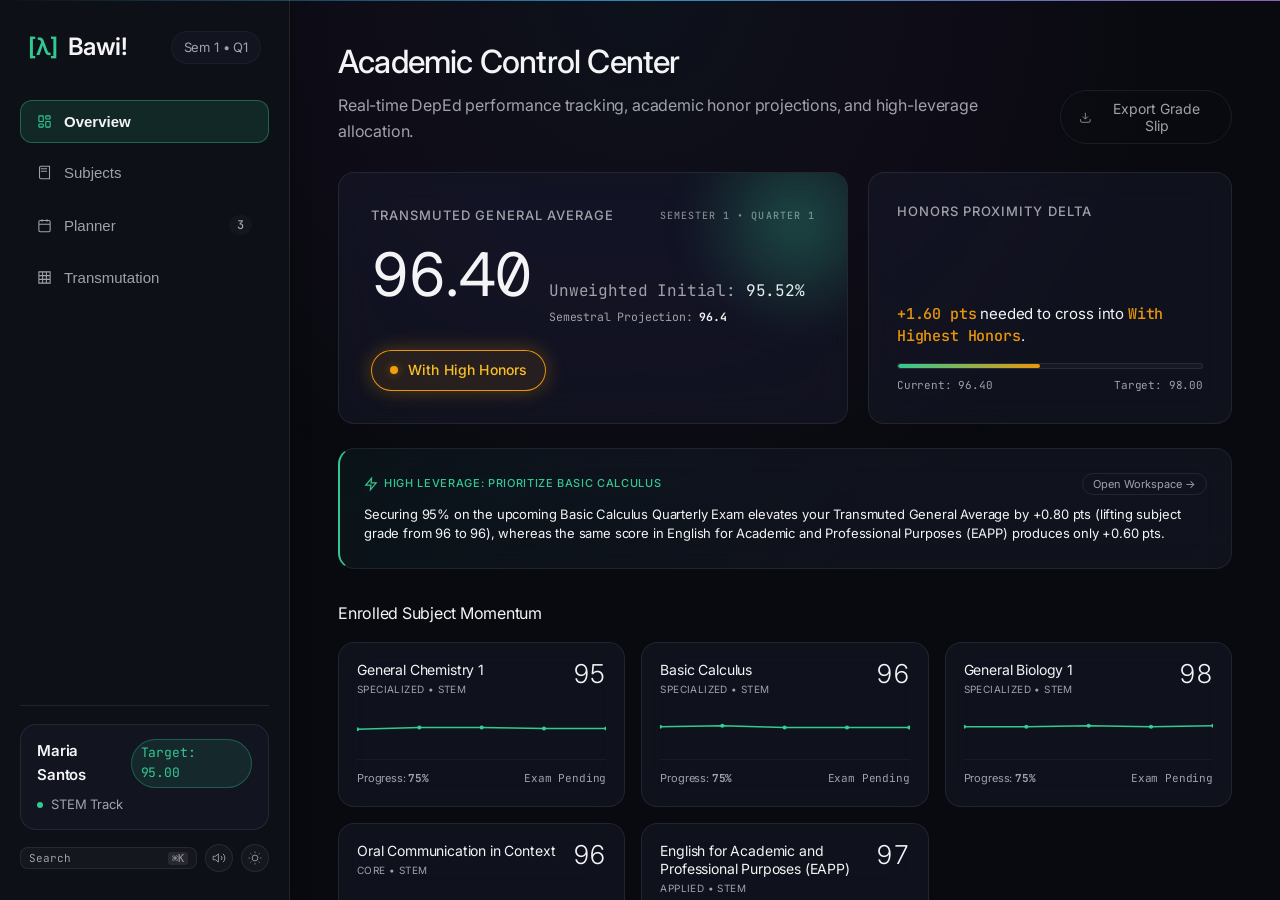
==== commit b4e5258e: "feat(engine): implement Slice 3 semester-quarter dual engine and The Bawi Formula solver" ====
--- a/Bawi!/index.html
+++ b/Bawi!/index.html
@@ -13,8 +13,8 @@
   <link href="https://fonts.googleapis.com/css2?family=Inter:wght@300;400;500;600&family=JetBrains+Mono:wght@400;500&display=swap" rel="stylesheet">
 
   <!-- Stylesheets (with cache-busting query strings) -->
-  <link rel="stylesheet" href="css/tokens.css?v=2.5">
-  <link rel="stylesheet" href="css/style.css?v=2.5">
+  <link rel="stylesheet" href="css/tokens.css?v=2.6">
+  <link rel="stylesheet" href="css/style.css?v=2.6">
   <link rel="manifest" href="manifest.json">
   <script>
     // Development Cache Buster: unregister any lingering service workers and purge caches
@@ -164,12 +164,15 @@
             <div>
               <div class="hero-metric-label">
                 <span>Transmuted General Average</span>
-                <span style="font-family:var(--font-mono); font-size:10px; opacity:0.8;">DEPED TABLE 4</span>
+                <span style="font-family:var(--font-mono); font-size:10px; opacity:0.8;" id="heroActiveTerm">DEPED TABLE 4</span>
               </div>
               <div class="hero-gpa-number-row">
                 <div class="display-hero-gpa mono" id="heroTransmutedGPA">--</div>
                 <div class="initial-gpa-readout">
                   Unweighted Initial: <span id="heroInitialAverage">--%</span>
+                  <div style="margin-top:4px; font-size:11.5px; color:var(--text-secondary);">
+                    Semestral Projection: <strong id="heroSemestralAverage" style="color:var(--text-primary);">--</strong>
+                  </div>
                 </div>
               </div>
             </div>
@@ -249,7 +252,17 @@
           </div>
 
           <div class="subject-title-row">
-            <h1 class="section-title" id="subjHeaderTitle">Subject Title</h1>
+            <div style="display:flex; align-items:center; gap:16px; flex-wrap:wrap;">
+              <h1 class="section-title" id="subjHeaderTitle">Subject Title</h1>
+              <div class="subject-quarter-switcher" id="subjQuarterSwitcher">
+                <button class="quarter-tab-btn active" id="btnQuarter1" onclick="LuminaApp.setSubjectQuarter('Quarter 1')">
+                  Quarter 1
+                </button>
+                <button class="quarter-tab-btn" id="btnQuarter2" onclick="LuminaApp.setSubjectQuarter('Quarter 2')">
+                  Quarter 2 <span class="bawi-badge">Bawi</span>
+                </button>
+              </div>
+            </div>
             <div class="subject-switcher-arrows">
               <button class="btn-ghost" title="Previous Subject ([)" onclick="LuminaApp.cycleSubject(-1)">
                 ← Previous
@@ -264,6 +277,11 @@
           </div>
 
           <div class="subject-stats-bar" id="subjStatsBar">
+            <!-- Populated dynamically -->
+          </div>
+
+          <!-- The Bawi Formula Banner Container -->
+          <div class="bawi-banner-wrap" id="bawiFormulaBanner">
             <!-- Populated dynamically -->
           </div>
         </div>
@@ -792,6 +810,55 @@
     </div>
   </div>
 
+  <!-- 3e. Term Switcher Modal (Semester & Quarter) -->
+  <div class="modal-overlay" id="termSwitcherModal">
+    <div class="modal-sheet" style="max-width: 520px;" onclick="event.stopPropagation()">
+      <div class="modal-header">
+        <div class="modal-title" style="display:flex; align-items:center; gap:8px;">
+          <svg width="18" height="18" viewBox="0 0 24 24" fill="none" stroke="currentColor" stroke-width="2">
+            <rect x="3" y="4" width="18" height="18" rx="2" ry="2"/>
+            <line x1="16" y1="2" x2="16" y2="6"/>
+            <line x1="8" y1="2" x2="8" y2="6"/>
+            <line x1="3" y1="10" x2="21" y2="10"/>
+          </svg>
+          <span>Select Academic Term</span>
+        </div>
+        <button class="icon-btn" onclick="LuminaApp.closeModal(document.getElementById('termSwitcherModal'))">✕</button>
+      </div>
+      <div class="modal-body">
+        <p style="font-size:13.5px; color:var(--text-secondary); margin-bottom:16px;">
+          Switching your term configures your gradebooks, assessments, and target simulations for that active quarter.
+        </p>
+        <div class="term-modal-grid">
+          <!-- Semester 1 -->
+          <div class="term-semester-box">
+            <div class="term-sem-title">Semester 1</div>
+            <button class="term-quarter-btn" id="termBtn-sem1-q1" onclick="LuminaApp.selectAcademicTerm('Semester 1', 'Quarter 1')">
+              <span>Quarter 1</span>
+              <span class="category-tag">Midterm</span>
+            </button>
+            <button class="term-quarter-btn" id="termBtn-sem1-q2" onclick="LuminaApp.selectAcademicTerm('Semester 1', 'Quarter 2')">
+              <span>Quarter 2</span>
+              <span class="bawi-badge">Bawi Target</span>
+            </button>
+          </div>
+          <!-- Semester 2 -->
+          <div class="term-semester-box">
+            <div class="term-sem-title">Semester 2</div>
+            <button class="term-quarter-btn" id="termBtn-sem2-q1" onclick="LuminaApp.selectAcademicTerm('Semester 2', 'Quarter 1')">
+              <span>Quarter 1 (Q3)</span>
+              <span class="category-tag">Midterm</span>
+            </button>
+            <button class="term-quarter-btn" id="termBtn-sem2-q2" onclick="LuminaApp.selectAcademicTerm('Semester 2', 'Quarter 2')">
+              <span>Quarter 2 (Q4)</span>
+              <span class="bawi-badge">Final Bawi</span>
+            </button>
+          </div>
+        </div>
+      </div>
+    </div>
+  </div>
+
   <!-- 3c. Subject Settings Modal (Triple-Dots Action Menu) -->
   <div class="modal-overlay" id="subjectSettingsModal">
     <div class="modal-sheet" onclick="event.stopPropagation()">
@@ -914,10 +981,10 @@
   <div class="toast-container" id="toastContainer"></div>
 
   <!-- Scripts (cache-busted) -->
-  <script src="js/deped-data.js?v=2.5"></script>
-  <script src="js/audio.js?v=2.5"></script>
-  <script src="js/store.js?v=2.5"></script>
-  <script src="js/engine.js?v=2.5"></script>
-  <script src="js/app.js?v=2.5"></script>
+  <script src="js/deped-data.js?v=2.6"></script>
+  <script src="js/audio.js?v=2.6"></script>
+  <script src="js/store.js?v=2.6"></script>
+  <script src="js/engine.js?v=2.6"></script>
+  <script src="js/app.js?v=2.6"></script>
 </body>
 </html>
--- a/Bawi!/css/style.css
+++ b/Bawi!/css/style.css
@@ -1032,6 +1032,218 @@
   background: linear-gradient(90deg, var(--ww-accent), var(--status-emerald));
   border-radius: var(--radius-pill);
   transition: width 0.4s ease;
+}
+
+/* ==========================================================================
+   Quarter Segmented Control & The Bawi Formula Banner
+   ========================================================================== */
+
+.subject-quarter-switcher {
+  display: inline-flex;
+  background: rgba(0, 0, 0, 0.35);
+  padding: 3px;
+  border-radius: var(--radius-pill);
+  border: 1px solid var(--border-hairline);
+  gap: 2px;
+}
+
+.quarter-tab-btn {
+  background: transparent;
+  border: 1px solid transparent;
+  color: var(--text-secondary);
+  font-size: 12px;
+  font-weight: 500;
+  padding: 6px 14px;
+  border-radius: var(--radius-pill);
+  cursor: pointer;
+  transition: var(--spring-micro);
+  display: flex;
+  align-items: center;
+  gap: 6px;
+}
+
+.quarter-tab-btn:hover {
+  color: var(--text-primary);
+  background: rgba(255, 255, 255, 0.04);
+}
+
+.quarter-tab-btn.active {
+  background: var(--glass-card-hover);
+  color: var(--text-primary);
+  border-color: var(--border-hairline-hover);
+  box-shadow: 0 2px 8px rgba(0, 0, 0, 0.25);
+}
+
+.quarter-tab-btn .bawi-badge {
+  font-size: 9.5px;
+  padding: 1px 7px;
+  border-radius: var(--radius-pill);
+  background: rgba(245, 158, 11, 0.2);
+  color: #fbbf24;
+  border: 1px solid rgba(245, 158, 11, 0.4);
+  text-transform: uppercase;
+  font-weight: 600;
+  letter-spacing: 0.05em;
+}
+
+/* The Bawi Formula Card */
+.bawi-banner-wrap {
+  margin-top: -6px;
+  margin-bottom: 24px;
+}
+
+.bawi-formula-card {
+  display: flex;
+  align-items: center;
+  justify-content: space-between;
+  gap: 24px;
+  padding: 22px 28px;
+  border-radius: var(--radius-lg);
+  background: linear-gradient(135deg, rgba(245, 158, 11, 0.09) 0%, rgba(18, 20, 30, 0.8) 100%);
+  border: 1px solid rgba(245, 158, 11, 0.28);
+  box-shadow: 0 4px 20px -2px rgba(0, 0, 0, 0.4);
+  position: relative;
+  overflow: hidden;
+}
+
+.bawi-formula-card.status-locked {
+  background: linear-gradient(135deg, rgba(52, 211, 153, 0.09) 0%, rgba(18, 20, 30, 0.8) 100%);
+  border-color: rgba(52, 211, 153, 0.28);
+}
+
+.bawi-formula-card.status-unreachable {
+  background: linear-gradient(135deg, rgba(244, 63, 94, 0.09) 0%, rgba(18, 20, 30, 0.8) 100%);
+  border-color: rgba(244, 63, 94, 0.28);
+}
+
+.bawi-card-left {
+  flex: 1;
+  min-width: 0;
+}
+
+.bawi-card-tag {
+  display: inline-flex;
+  align-items: center;
+  gap: 6px;
+  font-family: var(--font-mono);
+  font-size: 11px;
+  font-weight: 600;
+  text-transform: uppercase;
+  letter-spacing: 0.08em;
+  padding: 3px 10px;
+  border-radius: var(--radius-pill);
+  margin-bottom: 8px;
+  background: var(--status-amber-bg);
+  border: 1px solid var(--status-amber);
+  color: #fbbf24;
+}
+
+.bawi-formula-card.status-locked .bawi-card-tag {
+  background: var(--status-emerald-bg);
+  border-color: var(--status-emerald);
+  color: #34d399;
+}
+
+.bawi-formula-card.status-unreachable .bawi-card-tag {
+  background: var(--status-rose-bg);
+  border-color: var(--status-rose);
+  color: #f43f5e;
+}
+
+.bawi-card-headline {
+  font-size: 19px;
+  font-weight: 600;
+  letter-spacing: -0.02em;
+  color: var(--text-primary);
+  margin-bottom: 6px;
+}
+
+.bawi-card-desc {
+  font-size: 13.5px;
+  color: var(--text-secondary);
+  line-height: 1.5;
+}
+
+.bawi-card-desc strong {
+  color: var(--text-primary);
+}
+
+.bawi-equation-pill {
+  display: inline-flex;
+  align-items: center;
+  gap: 8px;
+  margin-top: 10px;
+  padding: 6px 14px;
+  background: rgba(0, 0, 0, 0.25);
+  border: 1px solid var(--border-hairline);
+  border-radius: var(--radius-sm);
+  font-family: var(--font-mono);
+  font-size: 12px;
+  color: var(--text-secondary);
+}
+
+.bawi-equation-pill strong {
+  color: var(--text-primary);
+}
+
+.bawi-card-right {
+  display: flex;
+  flex-direction: column;
+  align-items: flex-end;
+  gap: 12px;
+  flex-shrink: 0;
+}
+
+.bawi-metric-block {
+  text-align: right;
+}
+
+.bawi-metric-label {
+  font-size: 11px;
+  text-transform: uppercase;
+  letter-spacing: 0.06em;
+  color: var(--text-tertiary);
+  margin-bottom: 2px;
+}
+
+.bawi-metric-number {
+  font-family: var(--font-display), var(--font-mono);
+  font-size: 38px;
+  font-weight: 700;
+  color: #fbbf24;
+  line-height: 1;
+}
+
+.bawi-formula-card.status-locked .bawi-metric-number {
+  color: var(--status-emerald);
+}
+
+.bawi-formula-card.status-unreachable .bawi-metric-number {
+  color: var(--status-rose);
+}
+
+.bawi-simulate-btn {
+  font-size: 12px;
+  font-weight: 600;
+  padding: 8px 16px;
+  border-radius: var(--radius-pill);
+  background: rgba(245, 158, 11, 0.15);
+  border: 1px solid rgba(245, 158, 11, 0.4);
+  color: #fbbf24;
+  cursor: pointer;
+  transition: var(--spring-micro);
+  white-space: nowrap;
+}
+
+.bawi-simulate-btn:hover {
+  background: rgba(245, 158, 11, 0.28);
+  transform: translateY(-1px);
+}
+
+.bawi-formula-card.status-locked .bawi-simulate-btn {
+  background: rgba(52, 211, 153, 0.15);
+  border-color: rgba(52, 211, 153, 0.4);
+  color: #34d399;
 }
 
 /* Tri-Pane 3-Column Layout */
@@ -1849,6 +2061,69 @@
     opacity: 1;
     transform: translateY(0) scale(1);
   }
+}
+
+/* Term Switcher Modal Grid */
+.term-modal-grid {
+  display: grid;
+  grid-template-columns: 1fr 1fr;
+  gap: 16px;
+  margin-top: 12px;
+}
+
+.term-semester-box {
+  background: rgba(0, 0, 0, 0.25);
+  border: 1px solid var(--border-hairline);
+  border-radius: var(--radius-md);
+  padding: 16px;
+}
+
+.term-sem-title {
+  font-size: 13px;
+  font-weight: 600;
+  text-transform: uppercase;
+  letter-spacing: 0.05em;
+  color: var(--text-secondary);
+  margin-bottom: 12px;
+}
+
+.term-quarter-btn {
+  width: 100%;
+  display: flex;
+  align-items: center;
+  justify-content: space-between;
+  padding: 12px 14px;
+  margin-bottom: 8px;
+  border-radius: var(--radius-sm);
+  background: var(--glass-card);
+  border: 1px solid var(--border-hairline);
+  color: var(--text-primary);
+  font-size: 13.5px;
+  cursor: pointer;
+  transition: var(--spring-micro);
+  text-align: left;
+}
+
+.term-quarter-btn:hover {
+  background: var(--glass-card-hover);
+  border-color: var(--border-hairline-hover);
+  transform: translateY(-1px);
+}
+
+.term-quarter-btn.active {
+  background: rgba(52, 211, 153, 0.12);
+  border-color: var(--status-emerald);
+  color: var(--status-emerald);
+}
+
+.term-quarter-btn .bawi-badge {
+  font-size: 10px;
+  padding: 2px 7px;
+  border-radius: var(--radius-pill);
+  background: rgba(245, 158, 11, 0.18);
+  color: #fbbf24;
+  border: 1px solid rgba(245, 158, 11, 0.35);
+  font-weight: 600;
 }
 
 /* ==========================================================================
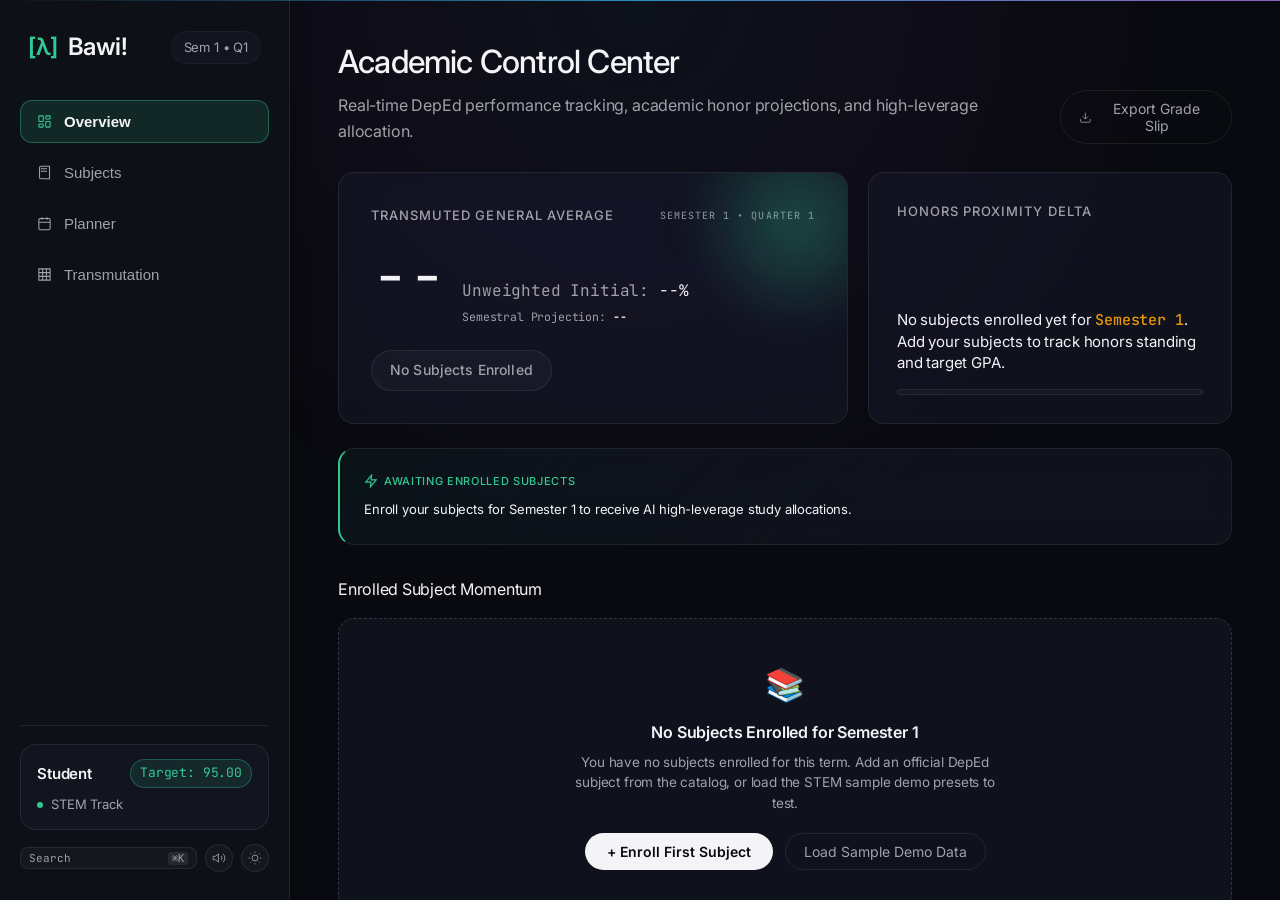
==== commit 6849df25: "feat(terms): remove midterm/bawi badges, enable blank state, and isolate subjects by semester and qu" ====
--- a/Bawi!/index.html
+++ b/Bawi!/index.html
@@ -13,8 +13,8 @@
   <link href="https://fonts.googleapis.com/css2?family=Inter:wght@300;400;500;600&family=JetBrains+Mono:wght@400;500&display=swap" rel="stylesheet">
 
   <!-- Stylesheets (with cache-busting query strings) -->
-  <link rel="stylesheet" href="css/tokens.css?v=2.6">
-  <link rel="stylesheet" href="css/style.css?v=2.6">
+  <link rel="stylesheet" href="css/tokens.css?v=2.7">
+  <link rel="stylesheet" href="css/style.css?v=2.7">
   <link rel="manifest" href="manifest.json">
   <script>
     // Development Cache Buster: unregister any lingering service workers and purge caches
@@ -244,6 +244,19 @@
            Tab 3: Dynamic Subject Deep-Dive (Tri-Pane Gradebook)
            =================================================================== -->
       <section class="tab-view" id="tab-subject-view">
+        <div id="subjectWorkspaceEmpty" style="display:none; padding:60px 24px; text-align:center; max-width:560px; margin:40px auto; border-style:dashed; border-color:rgba(255,255,255,0.12);" class="glass-card">
+          <div style="font-size: 36px; margin-bottom: 12px;">📚</div>
+          <h2 style="font-size: 18px; font-weight: 600; color: var(--text-primary); margin-bottom: 8px;" id="emptyWorkspaceTitle">No Subjects Enrolled for Current Semester</h2>
+          <p style="font-size: 13.5px; color: var(--text-secondary); margin-bottom: 20px; line-height: 1.5;" id="emptyWorkspaceDesc">
+            You don't have any subjects enrolled for this semester. Click below to add an official course from the DepEd curriculum catalog.
+          </p>
+          <div style="display:flex; justify-content:center; gap:12px; flex-wrap:wrap;">
+            <button class="btn-primary" onclick="LuminaApp.openAddSubjectModal()">+ Enroll Subject</button>
+            <button class="btn-ghost" onclick="LuminaApp.switchTab('pipeline')">View All Subjects</button>
+          </div>
+        </div>
+
+        <div id="subjectWorkspaceContent">
         <div class="subject-workspace-header">
           <div class="breadcrumb-nav">
             <a onclick="LuminaApp.switchTab('pipeline')">Pipeline</a>
@@ -259,7 +272,7 @@
                   Quarter 1
                 </button>
                 <button class="quarter-tab-btn" id="btnQuarter2" onclick="LuminaApp.setSubjectQuarter('Quarter 2')">
-                  Quarter 2 <span class="bawi-badge">Bawi</span>
+                  Quarter 2
                 </button>
               </div>
             </div>
@@ -558,6 +571,7 @@
             </div>
           </div>
         </div>
+        </div> <!-- end #subjectWorkspaceContent -->
       </section>
 
     </main>
@@ -835,11 +849,11 @@
             <div class="term-sem-title">Semester 1</div>
             <button class="term-quarter-btn" id="termBtn-sem1-q1" onclick="LuminaApp.selectAcademicTerm('Semester 1', 'Quarter 1')">
               <span>Quarter 1</span>
-              <span class="category-tag">Midterm</span>
+              <svg width="14" height="14" viewBox="0 0 24 24" fill="none" stroke="currentColor" stroke-width="2" style="opacity:0.4;"><polyline points="9 18 15 12 9 6"/></svg>
             </button>
             <button class="term-quarter-btn" id="termBtn-sem1-q2" onclick="LuminaApp.selectAcademicTerm('Semester 1', 'Quarter 2')">
               <span>Quarter 2</span>
-              <span class="bawi-badge">Bawi Target</span>
+              <svg width="14" height="14" viewBox="0 0 24 24" fill="none" stroke="currentColor" stroke-width="2" style="opacity:0.4;"><polyline points="9 18 15 12 9 6"/></svg>
             </button>
           </div>
           <!-- Semester 2 -->
@@ -847,11 +861,11 @@
             <div class="term-sem-title">Semester 2</div>
             <button class="term-quarter-btn" id="termBtn-sem2-q1" onclick="LuminaApp.selectAcademicTerm('Semester 2', 'Quarter 1')">
               <span>Quarter 1 (Q3)</span>
-              <span class="category-tag">Midterm</span>
+              <svg width="14" height="14" viewBox="0 0 24 24" fill="none" stroke="currentColor" stroke-width="2" style="opacity:0.4;"><polyline points="9 18 15 12 9 6"/></svg>
             </button>
             <button class="term-quarter-btn" id="termBtn-sem2-q2" onclick="LuminaApp.selectAcademicTerm('Semester 2', 'Quarter 2')">
               <span>Quarter 2 (Q4)</span>
-              <span class="bawi-badge">Final Bawi</span>
+              <svg width="14" height="14" viewBox="0 0 24 24" fill="none" stroke="currentColor" stroke-width="2" style="opacity:0.4;"><polyline points="9 18 15 12 9 6"/></svg>
             </button>
           </div>
         </div>
@@ -945,7 +959,8 @@
               Import JSON
               <input type="file" accept=".json" style="display:none;" onchange="LuminaApp.importDataFile(event)">
             </label>
-            <button class="btn-ghost" style="color:var(--status-rose); border-color:rgba(244,63,94,0.3);" onclick="LuminaApp.resetToDemoData()">Reset to Demo</button>
+            <button class="btn-ghost" style="color:var(--status-rose); border-color:rgba(244,63,94,0.3);" onclick="LuminaApp.resetToBlankState()">Clear All (Blank State)</button>
+            <button class="btn-ghost" onclick="LuminaApp.resetToDemoData()">Load Sample Demo</button>
           </div>
         </div>
       </div>
@@ -981,10 +996,10 @@
   <div class="toast-container" id="toastContainer"></div>
 
   <!-- Scripts (cache-busted) -->
-  <script src="js/deped-data.js?v=2.6"></script>
-  <script src="js/audio.js?v=2.6"></script>
-  <script src="js/store.js?v=2.6"></script>
-  <script src="js/engine.js?v=2.6"></script>
-  <script src="js/app.js?v=2.6"></script>
+  <script src="js/deped-data.js?v=2.7"></script>
+  <script src="js/audio.js?v=2.7"></script>
+  <script src="js/store.js?v=2.7"></script>
+  <script src="js/engine.js?v=2.7"></script>
+  <script src="js/app.js?v=2.7"></script>
 </body>
 </html>
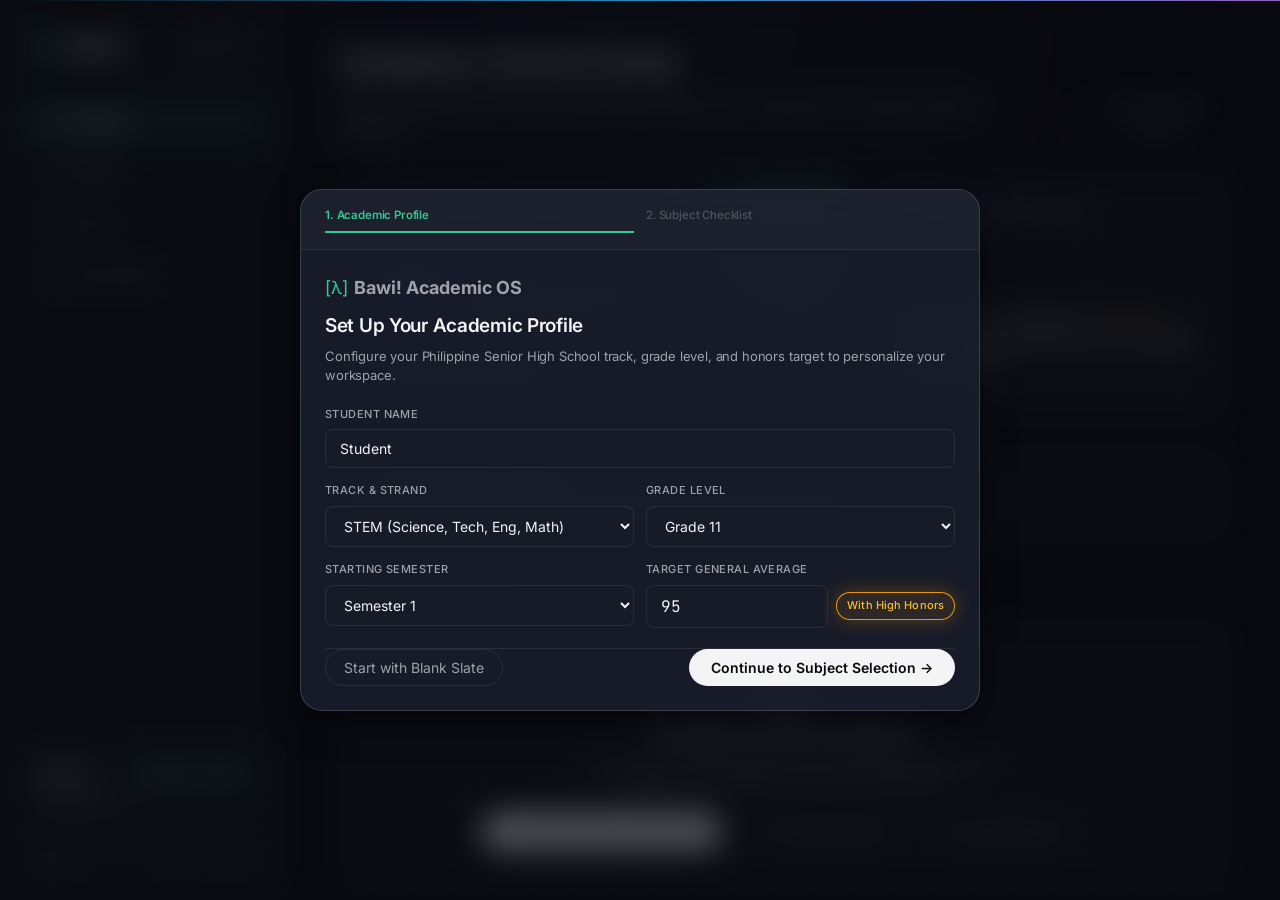
==== commit fd2adf4f: "feat(onboarding): implement multi-select subject checklist, semester crossover flow, and DepEd Form " ====
--- a/Bawi!/index.html
+++ b/Bawi!/index.html
@@ -13,8 +13,8 @@
   <link href="https://fonts.googleapis.com/css2?family=Inter:wght@300;400;500;600&family=JetBrains+Mono:wght@400;500&display=swap" rel="stylesheet">
 
   <!-- Stylesheets (with cache-busting query strings) -->
-  <link rel="stylesheet" href="css/tokens.css?v=2.7">
-  <link rel="stylesheet" href="css/style.css?v=2.7">
+  <link rel="stylesheet" href="css/tokens.css?v=3.0">
+  <link rel="stylesheet" href="css/style.css?v=3.0">
   <link rel="manifest" href="manifest.json">
   <script>
     // Development Cache Buster: unregister any lingering service workers and purge caches
@@ -652,15 +652,15 @@
         <div id="customWeightsGroup" style="display:none; gap:10px;">
           <div class="form-group" style="flex:1;">
             <label class="form-label" style="color:var(--ww-accent);">WW %</label>
-            <input type="number" class="form-input mono-input" id="customWeightWW" value="35">
+            <input type="number" class="form-input mono-input" id="customWeightWW" value="25">
           </div>
           <div class="form-group" style="flex:1;">
             <label class="form-label" style="color:var(--pt-accent);">PT %</label>
-            <input type="number" class="form-input mono-input" id="customWeightPT" value="40">
+            <input type="number" class="form-input mono-input" id="customWeightPT" value="45">
           </div>
           <div class="form-group" style="flex:1;">
             <label class="form-label" style="color:var(--qa-accent);">QA %</label>
-            <input type="number" class="form-input mono-input" id="customWeightQA" value="25">
+            <input type="number" class="form-input mono-input" id="customWeightQA" value="30">
           </div>
         </div>
       </div>
@@ -971,7 +971,177 @@
     </div>
   </div>
 
-  <!-- 5. Certified Grade Slip Exporter Modal -->
+  <!-- 4b. First-Time Setup & Multi-Select Subject Checklist Wizard Modal -->
+  <div class="modal-overlay" id="onboardingModal">
+    <div class="modal-sheet onboarding-sheet" onclick="event.stopPropagation()">
+      <div class="onboarding-progress-bar">
+        <div class="onboarding-step-indicator active" id="onboardingStepIndicator1">1. Academic Profile</div>
+        <div class="onboarding-step-indicator" id="onboardingStepIndicator2">2. Subject Checklist</div>
+      </div>
+
+      <!-- Step 1: Profile & Academic Strand -->
+      <div class="onboarding-step-content" id="onboardingStep1">
+        <div class="onboarding-header">
+          <div class="brand-monogram" style="margin-bottom:8px;">
+            <span class="symbol">[λ]</span>
+            <span class="brand-title" style="letter-spacing:normal; text-transform:none; font-weight:700; font-size:18px;">Bawi! Academic OS</span>
+          </div>
+          <h2 class="onboarding-title">Set Up Your Academic Profile</h2>
+          <p class="onboarding-subtitle">Configure your Philippine Senior High School track, grade level, and honors target to personalize your workspace.</p>
+        </div>
+
+        <div class="form-group" style="margin-bottom:14px;">
+          <label class="form-label">Student Name</label>
+          <input type="text" class="form-input" id="onboardStudentName" placeholder="e.g. Maria Santos" value="Maria Santos">
+        </div>
+
+        <div style="display:grid; grid-template-columns: 1fr 1fr; gap:12px; margin-bottom:14px;">
+          <div class="form-group">
+            <label class="form-label">Track & Strand</label>
+            <select class="form-select" id="onboardStrandSelect" onchange="LuminaApp.onOnboardStrandChange()">
+              <option value="STEM">STEM (Science, Tech, Eng, Math)</option>
+              <option value="ABM">ABM (Accountancy, Business & Management)</option>
+              <option value="HUMSS">HUMSS (Humanities & Social Sciences)</option>
+              <option value="GAS">GAS (General Academic Strand)</option>
+              <option value="TVL">TVL (Technical-Vocational-Livelihood)</option>
+              <option value="Arts">Arts and Design Track</option>
+              <option value="Sports">Sports Track</option>
+            </select>
+          </div>
+          <div class="form-group">
+            <label class="form-label">Grade Level</label>
+            <select class="form-select" id="onboardGradeLevel">
+              <option value="Grade 11">Grade 11</option>
+              <option value="Grade 12">Grade 12</option>
+            </select>
+          </div>
+        </div>
+
+        <div style="display:grid; grid-template-columns: 1fr 1fr; gap:12px; margin-bottom:18px;">
+          <div class="form-group">
+            <label class="form-label">Starting Semester</label>
+            <select class="form-select" id="onboardSemesterSelect" onchange="LuminaApp.onOnboardStrandChange()">
+              <option value="Semester 1">Semester 1</option>
+              <option value="Semester 2">Semester 2</option>
+            </select>
+          </div>
+          <div class="form-group">
+            <label class="form-label">Target General Average</label>
+            <div style="display:flex; gap:8px; align-items:center;">
+              <input type="number" class="form-input mono-input" id="onboardTargetAverage" min="75" max="100" step="0.5" value="95" oninput="LuminaApp.updateOnboardHonorsPreview()">
+              <span class="honors-badge-pill badge-high-honors" id="onboardHonorsBadge" style="font-size:11px; white-space:nowrap; padding:4px 10px;">With High Honors</span>
+            </div>
+          </div>
+        </div>
+
+        <div class="modal-footer" style="padding:0; margin-top:20px; display:flex; justify-content:space-between; align-items:center;">
+          <button class="btn-ghost" onclick="LuminaApp.skipOnboardingToBlank()">Start with Blank Slate</button>
+          <button class="btn-primary" onclick="LuminaApp.goToOnboardingStep(2)">
+            Continue to Subject Selection →
+          </button>
+        </div>
+      </div>
+
+      <!-- Step 2: Multi-Select Subject Checklist -->
+      <div class="onboarding-step-content" id="onboardingStep2" style="display:none;">
+        <div class="onboarding-header">
+          <div style="display:flex; justify-content:space-between; align-items:flex-start; flex-wrap:wrap; gap:12px;">
+            <div>
+              <h2 class="onboarding-title">Select Your Enrolled Subjects</h2>
+              <p class="onboarding-subtitle">Check off only the subjects on your school schedule. Official DepEd weights will apply automatically.</p>
+            </div>
+            <div class="onboarding-selected-badge" id="onboardingSelectedCounter">
+              <span id="onboardingSelectedCount">0</span> Subjects Selected
+            </div>
+          </div>
+        </div>
+
+        <!-- Filter & Search Toolbar -->
+        <div class="checklist-toolbar">
+          <div class="checklist-search-box">
+            <svg width="14" height="14" viewBox="0 0 24 24" fill="none" stroke="currentColor" stroke-width="2"><circle cx="11" cy="11" r="8"/><path d="m21 21-4.35-4.35"/></svg>
+            <input type="text" class="checklist-search-input" id="onboardingChecklistSearch" placeholder="Filter subjects (e.g. 'Calculus', 'Oral', 'Science')..." oninput="LuminaApp.filterOnboardingChecklist()">
+          </div>
+          <div style="display:flex; gap:8px;">
+            <button class="btn-ghost" style="font-size:11.5px; padding:4px 10px;" onclick="LuminaApp.selectStrandRecommendedSubjects()">Select Strand Typical Load</button>
+            <button class="btn-ghost" style="font-size:11.5px; padding:4px 10px;" onclick="LuminaApp.clearAllChecklistSelections()">Clear All</button>
+          </div>
+        </div>
+
+        <!-- Checklist scroll container -->
+        <div class="checklist-scroll-area" id="onboardingChecklistContainer">
+          <!-- Populated dynamically: Specialized, Core, Applied -->
+        </div>
+
+        <!-- Custom Subject Quick-Add Drawer -->
+        <div class="custom-subject-drawer" id="onboardCustomDrawer">
+          <button class="custom-subject-toggle-btn" onclick="LuminaApp.toggleOnboardCustomDrawer()">
+            <span>+ Add Institutional / School-Specific Subject</span>
+            <span id="customDrawerArrow">▼</span>
+          </button>
+          <div class="custom-subject-form" id="onboardCustomForm" style="display:none; margin-top:10px;">
+            <div style="display:grid; grid-template-columns: 2fr 1fr; gap:10px; margin-bottom:8px;">
+              <input type="text" class="form-input" id="onboardCustomName" placeholder="Subject Name (e.g. Christian Living / Robotics)">
+              <select class="form-select" id="onboardCustomClassification">
+                <option value="Specialized">Specialized (25/45/30)</option>
+                <option value="Core">Core Curriculum (25/50/25)</option>
+                <option value="Applied">Applied Track (25/50/25)</option>
+              </select>
+            </div>
+            <button class="btn-ghost" style="font-size:11px; padding:4px 12px;" onclick="LuminaApp.addCustomSubjectToChecklist()">+ Add to Checklist</button>
+          </div>
+        </div>
+
+        <div class="modal-footer" style="padding:0; margin-top:20px; display:flex; justify-content:space-between; align-items:center;">
+          <button class="btn-ghost" onclick="LuminaApp.goToOnboardingStep(1)">← Back to Profile</button>
+          <button class="btn-primary" id="onboardSubmitBtn" onclick="LuminaApp.completeOnboardingAndLaunch()">
+            Launch Academic OS 🚀
+          </button>
+        </div>
+      </div>
+    </div>
+  </div>
+
+  <!-- 4c. Semester Crossover Enrollment Modal (Seamless Semester 2 Setup) -->
+  <div class="modal-overlay" id="semesterCrossoverModal">
+    <div class="modal-sheet onboarding-sheet" onclick="event.stopPropagation()">
+      <div class="modal-header">
+        <div class="modal-title" style="display:flex; align-items:center; gap:8px;">
+          <span style="font-size:20px;">🎓</span>
+          <span>Semester 2 Course Load Enrollment</span>
+        </div>
+        <button class="icon-btn" onclick="LuminaApp.closeModal(document.getElementById('semesterCrossoverModal'))">✕</button>
+      </div>
+      <div class="modal-body">
+        <div class="onboarding-header" style="margin-bottom:16px;">
+          <h2 class="onboarding-title" style="font-size:17px;">Welcome to Semester 2!</h2>
+          <p class="onboarding-subtitle">Your Semester 1 grade records are safely archived. Check off your Semester 2 subjects to start your second-half honors campaign.</p>
+        </div>
+
+        <div class="checklist-toolbar">
+          <div class="checklist-search-box">
+            <svg width="14" height="14" viewBox="0 0 24 24" fill="none" stroke="currentColor" stroke-width="2"><circle cx="11" cy="11" r="8"/><path d="m21 21-4.35-4.35"/></svg>
+            <input type="text" class="checklist-search-input" id="sem2ChecklistSearch" placeholder="Filter Semester 2 subjects..." oninput="LuminaApp.filterSem2Checklist()">
+          </div>
+          <div class="onboarding-selected-badge" id="sem2SelectedCounter">
+            <span id="sem2SelectedCount">0</span> Subjects Selected
+          </div>
+        </div>
+
+        <div class="checklist-scroll-area" id="sem2ChecklistContainer">
+          <!-- Populated dynamically with Semester 1 tags and Semester 2 suggestions -->
+        </div>
+      </div>
+      <div class="modal-footer" style="display:flex; justify-content:space-between; align-items:center;">
+        <button class="btn-ghost" onclick="LuminaApp.closeModal(document.getElementById('semesterCrossoverModal'))">I'll Add Later</button>
+        <button class="btn-primary" id="sem2SubmitBtn" onclick="LuminaApp.completeSem2Crossover()">
+          Enroll Semester 2 Load 🚀
+        </button>
+      </div>
+    </div>
+  </div>
+
+  <!-- 5. Certified DepEd Form 138-SHS Report Card Modal -->
   <div class="modal-overlay" id="gradeSlipModal">
     <div class="modal-sheet grade-slip-modal" onclick="event.stopPropagation()">
       <div class="modal-header">
@@ -996,10 +1166,10 @@
   <div class="toast-container" id="toastContainer"></div>
 
   <!-- Scripts (cache-busted) -->
-  <script src="js/deped-data.js?v=2.7"></script>
-  <script src="js/audio.js?v=2.7"></script>
-  <script src="js/store.js?v=2.7"></script>
-  <script src="js/engine.js?v=2.7"></script>
-  <script src="js/app.js?v=2.7"></script>
+  <script src="js/deped-data.js?v=3.0"></script>
+  <script src="js/audio.js?v=3.0"></script>
+  <script src="js/store.js?v=3.0"></script>
+  <script src="js/engine.js?v=3.0"></script>
+  <script src="js/app.js?v=3.0"></script>
 </body>
 </html>
--- a/Bawi!/css/style.css
+++ b/Bawi!/css/style.css
@@ -3478,6 +3478,344 @@
   color: var(--text-primary);
 }
 
+/* ==========================================================================
+   Slice 4: Onboarding Wizard, Semester Crossover & Form 138-SHS Styles
+   ========================================================================== */
+
+.onboarding-sheet {
+  max-width: 680px;
+  width: 95vw;
+  max-height: 88vh;
+  display: flex;
+  flex-direction: column;
+}
+
+.onboarding-progress-bar {
+  display: flex;
+  gap: 12px;
+  padding: 16px 24px;
+  background: rgba(255, 255, 255, 0.02);
+  border-bottom: 1px solid var(--border-hairline);
+}
+
+.onboarding-step-indicator {
+  flex: 1;
+  font-size: 11.5px;
+  font-weight: 500;
+  color: var(--text-tertiary);
+  padding-bottom: 6px;
+  border-bottom: 2px solid transparent;
+  transition: var(--spring-micro);
+}
+
+.onboarding-step-indicator.active {
+  color: var(--status-emerald);
+  border-bottom-color: var(--status-emerald);
+  font-weight: 600;
+}
+
+.onboarding-step-content {
+  padding: 24px;
+  overflow-y: auto;
+}
+
+.onboarding-header {
+  margin-bottom: 20px;
+}
+
+.onboarding-title {
+  font-size: 19px;
+  font-weight: 600;
+  color: var(--text-primary);
+  margin-bottom: 6px;
+  letter-spacing: -0.015em;
+}
+
+.onboarding-subtitle {
+  font-size: 13px;
+  color: var(--text-secondary);
+  line-height: 1.5;
+}
+
+.onboarding-selected-badge {
+  display: inline-flex;
+  align-items: center;
+  gap: 6px;
+  background: rgba(52, 211, 153, 0.12);
+  border: 1px solid rgba(52, 211, 153, 0.3);
+  color: var(--status-emerald);
+  font-size: 12px;
+  font-weight: 600;
+  padding: 4px 12px;
+  border-radius: var(--radius-full);
+}
+
+.checklist-toolbar {
+  display: flex;
+  align-items: center;
+  justify-content: space-between;
+  gap: 12px;
+  margin-bottom: 16px;
+  flex-wrap: wrap;
+}
+
+.checklist-search-box {
+  display: flex;
+  align-items: center;
+  gap: 8px;
+  background: rgba(255, 255, 255, 0.04);
+  border: 1px solid var(--border-hairline);
+  border-radius: var(--radius-md);
+  padding: 6px 12px;
+  flex: 1;
+  min-width: 200px;
+}
+
+.checklist-search-input {
+  background: transparent;
+  border: none;
+  color: var(--text-primary);
+  font-size: 12.5px;
+  width: 100%;
+  outline: none;
+}
+
+.checklist-scroll-area {
+  max-height: 380px;
+  overflow-y: auto;
+  padding-right: 6px;
+  display: flex;
+  flex-direction: column;
+  gap: 16px;
+}
+
+.checklist-group-header {
+  font-size: 11px;
+  font-weight: 600;
+  text-transform: uppercase;
+  letter-spacing: 0.06em;
+  color: var(--text-secondary);
+  display: flex;
+  align-items: center;
+  justify-content: space-between;
+  padding-bottom: 6px;
+  border-bottom: 1px solid var(--border-hairline);
+}
+
+.checklist-group-items {
+  display: flex;
+  flex-direction: column;
+  gap: 8px;
+  margin-top: 8px;
+}
+
+.checklist-item-card {
+  display: flex;
+  align-items: center;
+  justify-content: space-between;
+  padding: 10px 14px;
+  background: rgba(255, 255, 255, 0.025);
+  border: 1px solid var(--border-hairline);
+  border-radius: var(--radius-md);
+  cursor: pointer;
+  transition: var(--spring-micro);
+  user-select: none;
+}
+
+.checklist-item-card:hover {
+  background: rgba(255, 255, 255, 0.05);
+  border-color: rgba(255, 255, 255, 0.16);
+}
+
+.checklist-item-card.selected {
+  background: rgba(52, 211, 153, 0.08);
+  border-color: rgba(52, 211, 153, 0.4);
+}
+
+.checklist-item-card.already-taken {
+  opacity: 0.55;
+  background: rgba(255, 255, 255, 0.015);
+}
+
+.checklist-item-left {
+  display: flex;
+  align-items: center;
+  gap: 12px;
+}
+
+.checklist-custom-checkbox {
+  width: 18px;
+  height: 18px;
+  border-radius: 4px;
+  border: 1px solid var(--border-medium);
+  background: rgba(0, 0, 0, 0.3);
+  display: flex;
+  align-items: center;
+  justify-content: center;
+  color: transparent;
+  font-size: 11px;
+  font-weight: 700;
+  transition: var(--spring-micro);
+}
+
+.checklist-item-card.selected .checklist-custom-checkbox {
+  background: var(--status-emerald);
+  border-color: var(--status-emerald);
+  color: #000000;
+}
+
+.checklist-item-name {
+  font-size: 13px;
+  font-weight: 400;
+  color: var(--text-primary);
+}
+
+.checklist-item-meta {
+  display: flex;
+  align-items: center;
+  gap: 8px;
+}
+
+.custom-subject-drawer {
+  border-top: 1px dashed var(--border-hairline);
+  margin-top: 16px;
+  padding-top: 12px;
+}
+
+.custom-subject-toggle-btn {
+  background: transparent;
+  border: none;
+  color: var(--accent-primary);
+  font-size: 12px;
+  font-weight: 500;
+  display: flex;
+  align-items: center;
+  justify-content: space-between;
+  width: 100%;
+  cursor: pointer;
+  padding: 4px 0;
+}
+
+/* Form 138-SHS Official Report Card Styles */
+.form138-paper {
+  background: #ffffff;
+  color: #0f172a;
+  padding: 32px 36px;
+  border-radius: var(--radius-sm);
+  box-shadow: 0 10px 40px rgba(0,0,0,0.5);
+  font-family: -apple-system, BlinkMacSystemFont, 'Segoe UI', Roboto, Helvetica, Arial, sans-serif;
+  line-height: 1.4;
+}
+
+.form138-header {
+  text-align: center;
+  border-bottom: 2px solid #0f172a;
+  padding-bottom: 14px;
+  margin-bottom: 18px;
+}
+
+.form138-republic {
+  font-size: 10.5px;
+  text-transform: uppercase;
+  letter-spacing: 0.08em;
+  color: #475569;
+  font-weight: 600;
+}
+
+.form138-deped {
+  font-size: 15px;
+  font-weight: 800;
+  letter-spacing: 0.05em;
+  color: #0f172a;
+  margin: 3px 0;
+}
+
+.form138-title {
+  font-size: 13px;
+  font-weight: 700;
+  color: #1e293b;
+  text-transform: uppercase;
+  letter-spacing: 0.04em;
+}
+
+.form138-meta-table {
+  width: 100%;
+  border-collapse: collapse;
+  font-size: 11px;
+  margin-bottom: 18px;
+}
+
+.form138-meta-table td {
+  padding: 4px 6px;
+  vertical-align: top;
+}
+
+.form138-meta-table strong {
+  color: #0f172a;
+}
+
+.form138-grade-table {
+  width: 100%;
+  border-collapse: collapse;
+  font-size: 11px;
+  margin-bottom: 20px;
+}
+
+.form138-grade-table th,
+.form138-grade-table td {
+  border: 1px solid #94a3b8;
+  padding: 6px 8px;
+  text-align: center;
+}
+
+.form138-grade-table th {
+  background: #f1f5f9;
+  font-weight: 700;
+  color: #0f172a;
+  text-transform: uppercase;
+  font-size: 10px;
+  letter-spacing: 0.03em;
+}
+
+.form138-grade-table td.text-left {
+  text-align: left;
+}
+
+.form138-category-row {
+  background: #f8fafc;
+  font-weight: 700;
+  color: #1e293b;
+  text-transform: uppercase;
+  font-size: 10px;
+  letter-spacing: 0.04em;
+}
+
+.form138-summary-box {
+  display: flex;
+  justify-content: space-between;
+  align-items: center;
+  background: #f8fafc;
+  border: 1px solid #cbd5e1;
+  padding: 12px 16px;
+  border-radius: 4px;
+  margin-bottom: 28px;
+}
+
+.form138-signatures {
+  display: grid;
+  grid-template-columns: 1fr 1fr;
+  gap: 40px;
+  text-align: center;
+  margin-top: 36px;
+  font-size: 11px;
+}
+
+.form138-sig-line {
+  border-top: 1px solid #0f172a;
+  padding-top: 4px;
+  font-weight: 600;
+}
+
 /* Print Overrides */
 @media print {
   body {
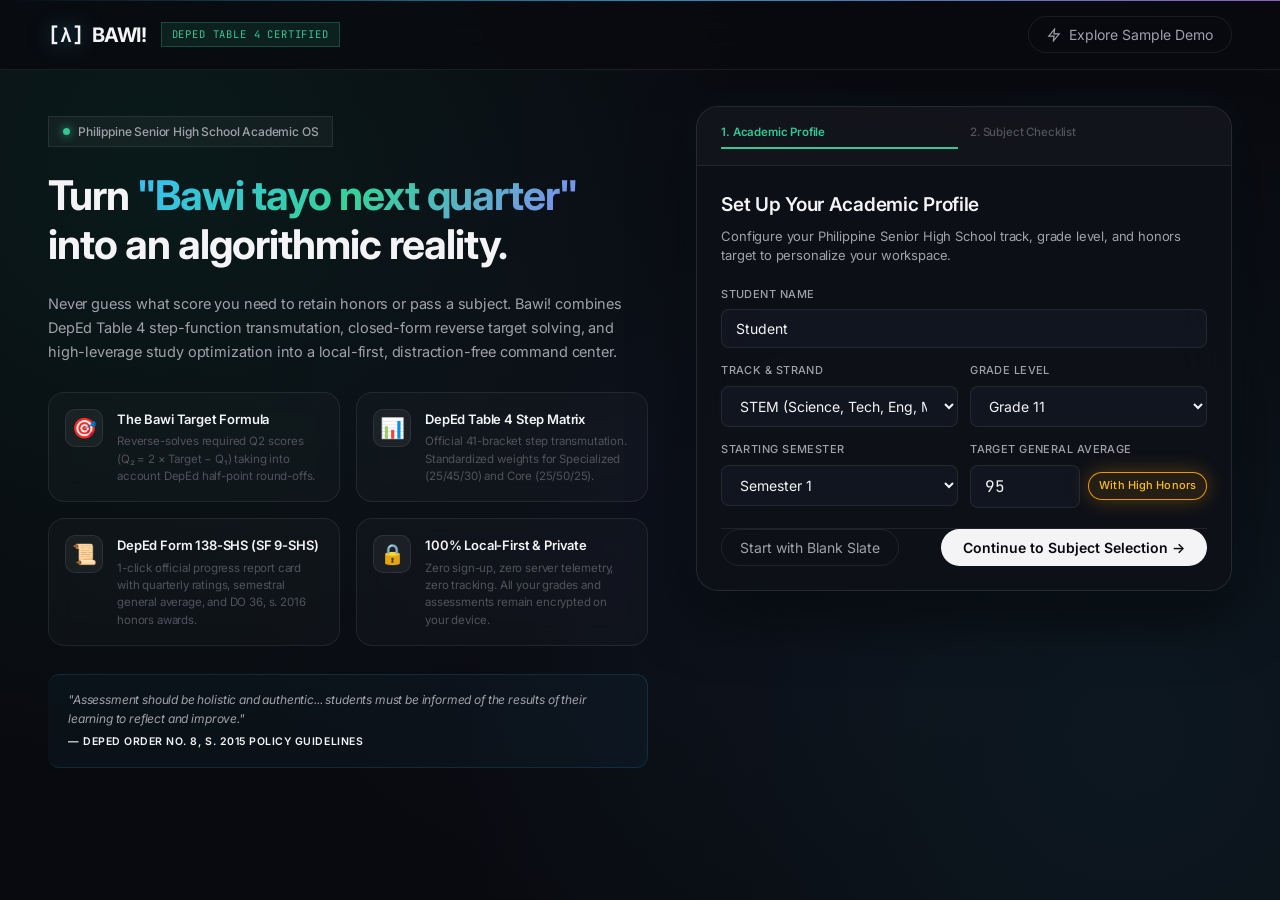
==== commit 023d799c: "feat(intro): implement standalone split-screen intro page with embedded setup command center" ====
--- a/Bawi!/index.html
+++ b/Bawi!/index.html
@@ -35,6 +35,228 @@
   <!-- Top Ambient Prismatic Light Streak -->
   <div class="prismatic-pulse-bar" id="prismaticPulseBar"></div>
 
+  <!-- Slice 5: Standalone Intro Page & Split-Screen Command Center (Concept A) -->
+  <div class="intro-page-wrapper" id="introPage">
+    <!-- Top Navbar inside Intro -->
+    <header class="intro-navbar">
+      <div class="intro-brand-row">
+        <div class="intro-logo-pill" onclick="location.reload()">
+          <span class="symbol">[λ]</span>
+          <span class="brand-title">Bawi!</span>
+        </div>
+        <span class="intro-deped-tag">DepEd Table 4 Certified</span>
+      </div>
+
+      <div class="intro-nav-actions">
+        <button class="btn-ghost" onclick="LuminaApp.resetToDemoDataAndLaunch()" title="Load Maria Santos (STEM Track) sample workspace">
+          <svg width="14" height="14" viewBox="0 0 24 24" fill="none" stroke="currentColor" stroke-width="2"><polygon points="13 2 3 14 12 14 11 22 21 10 12 10 13 2"/></svg>
+          <span>Explore Sample Demo</span>
+        </button>
+        <button class="btn-primary" id="introReturnToDashboardBtn" style="display:none;" onclick="LuminaApp.hideIntroPage()">
+          <span>Return to Dashboard →</span>
+        </button>
+      </div>
+    </header>
+
+    <!-- Split-Screen Body Container -->
+    <main class="intro-split-container">
+      <!-- Left Pane: Brand, Value Pillars, & Pedagogical Context -->
+      <section class="intro-left-pane">
+        <div class="intro-hero-badge">
+          <span class="pulse-dot"></span>
+          <span>Philippine Senior High School Academic OS</span>
+        </div>
+
+        <h1 class="intro-hero-title">
+          Turn <span class="gradient-text">"Bawi tayo next quarter"</span> into an algorithmic reality.
+        </h1>
+
+        <p class="intro-hero-desc">
+          Never guess what score you need to retain honors or pass a subject. Bawi! combines DepEd Table 4 step-function transmutation, closed-form reverse target solving, and high-leverage study optimization into a local-first, distraction-free command center.
+        </p>
+
+        <!-- 4 Key Pillars Grid -->
+        <div class="intro-features-grid">
+          <div class="intro-feature-card">
+            <div class="intro-feature-icon">🎯</div>
+            <div class="intro-feature-content">
+              <div class="intro-feature-title">The Bawi Target Formula</div>
+              <div class="intro-feature-text">
+                Reverse-solves required Q2 scores (Q₂ = 2 × Target − Q₁) taking into account DepEd half-point round-offs.
+              </div>
+            </div>
+          </div>
+
+          <div class="intro-feature-card">
+            <div class="intro-feature-icon">📊</div>
+            <div class="intro-feature-content">
+              <div class="intro-feature-title">DepEd Table 4 Step Matrix</div>
+              <div class="intro-feature-text">
+                Official 41-bracket step transmutation. Standardized weights for Specialized (25/45/30) and Core (25/50/25).
+              </div>
+            </div>
+          </div>
+
+          <div class="intro-feature-card">
+            <div class="intro-feature-icon">📜</div>
+            <div class="intro-feature-content">
+              <div class="intro-feature-title">DepEd Form 138-SHS (SF 9-SHS)</div>
+              <div class="intro-feature-text">
+                1-click official progress report card with quarterly ratings, semestral general average, and DO 36, s. 2016 honors awards.
+              </div>
+            </div>
+          </div>
+
+          <div class="intro-feature-card">
+            <div class="intro-feature-icon">🔒</div>
+            <div class="intro-feature-content">
+              <div class="intro-feature-title">100% Local-First & Private</div>
+              <div class="intro-feature-text">
+                Zero sign-up, zero server telemetry, zero tracking. All your grades and assessments remain encrypted on your device.
+              </div>
+            </div>
+          </div>
+        </div>
+
+        <!-- DepEd Policy Citation Card -->
+        <div class="intro-quote-card">
+          <div class="intro-quote-text">
+            "Assessment should be holistic and authentic... students must be informed of the results of their learning to reflect and improve."
+          </div>
+          <div class="intro-quote-author">— DepEd Order No. 8, s. 2015 Policy Guidelines</div>
+        </div>
+      </section>
+
+      <!-- Right Pane: Integrated Setup Console -->
+      <section class="intro-right-pane">
+        <div class="intro-wizard-card">
+          <!-- Step Progress Tabs -->
+          <div class="onboarding-progress-bar">
+            <div class="onboarding-step-indicator active" id="onboardingStepIndicator1" onclick="LuminaApp.goToOnboardingStep(1)">1. Academic Profile</div>
+            <div class="onboarding-step-indicator" id="onboardingStepIndicator2" onclick="LuminaApp.goToOnboardingStep(2)">2. Subject Checklist</div>
+          </div>
+
+          <!-- Step 1: Profile & Strand Selection -->
+          <div class="onboarding-step-content" id="onboardingStep1">
+            <div class="onboarding-header">
+              <h2 class="onboarding-title">Set Up Your Academic Profile</h2>
+              <p class="onboarding-subtitle">Configure your Philippine Senior High School track, grade level, and honors target to personalize your workspace.</p>
+            </div>
+
+            <div class="form-group" style="margin-bottom:14px;">
+              <label class="form-label">Student Name</label>
+              <input type="text" class="form-input" id="onboardStudentName" placeholder="e.g. Maria Santos" value="Maria Santos">
+            </div>
+
+            <div style="display:grid; grid-template-columns: 1fr 1fr; gap:12px; margin-bottom:14px;">
+              <div class="form-group">
+                <label class="form-label">Track & Strand</label>
+                <select class="form-select" id="onboardStrandSelect" onchange="LuminaApp.onOnboardStrandChange()">
+                  <option value="STEM">STEM (Science, Tech, Eng, Math)</option>
+                  <option value="ABM">ABM (Accountancy, Business & Management)</option>
+                  <option value="HUMSS">HUMSS (Humanities & Social Sciences)</option>
+                  <option value="GAS">GAS (General Academic Strand)</option>
+                  <option value="TVL">TVL (Technical-Vocational-Livelihood)</option>
+                  <option value="Arts">Arts and Design Track</option>
+                  <option value="Sports">Sports Track</option>
+                </select>
+              </div>
+              <div class="form-group">
+                <label class="form-label">Grade Level</label>
+                <select class="form-select" id="onboardGradeLevel">
+                  <option value="Grade 11">Grade 11</option>
+                  <option value="Grade 12">Grade 12</option>
+                </select>
+              </div>
+            </div>
+
+            <div style="display:grid; grid-template-columns: 1fr 1fr; gap:12px; margin-bottom:18px;">
+              <div class="form-group">
+                <label class="form-label">Starting Semester</label>
+                <select class="form-select" id="onboardSemesterSelect" onchange="LuminaApp.onOnboardStrandChange()">
+                  <option value="Semester 1">Semester 1</option>
+                  <option value="Semester 2">Semester 2</option>
+                </select>
+              </div>
+              <div class="form-group">
+                <label class="form-label">Target General Average</label>
+                <div style="display:flex; gap:8px; align-items:center;">
+                  <input type="number" class="form-input mono-input" id="onboardTargetAverage" min="75" max="100" step="0.5" value="95" oninput="LuminaApp.updateOnboardHonorsPreview()">
+                  <span class="honors-badge-pill badge-high-honors" id="onboardHonorsBadge" style="font-size:11px; white-space:nowrap; padding:4px 10px;">With High Honors</span>
+                </div>
+              </div>
+            </div>
+
+            <div class="modal-footer" style="padding:0; margin-top:20px; display:flex; justify-content:space-between; align-items:center;">
+              <button class="btn-ghost" onclick="LuminaApp.skipOnboardingToBlank()">Start with Blank Slate</button>
+              <button class="btn-primary" onclick="LuminaApp.goToOnboardingStep(2)">
+                Continue to Subject Selection →
+              </button>
+            </div>
+          </div>
+
+          <!-- Step 2: Multi-Select Subject Checklist -->
+          <div class="onboarding-step-content" id="onboardingStep2" style="display:none;">
+            <div class="onboarding-header">
+              <div style="display:flex; justify-content:space-between; align-items:flex-start; flex-wrap:wrap; gap:12px;">
+                <div>
+                  <h2 class="onboarding-title">Select Your Enrolled Subjects</h2>
+                  <p class="onboarding-subtitle">Check off only the subjects on your school schedule. Official DepEd weights will apply automatically.</p>
+                </div>
+                <div class="onboarding-selected-badge" id="onboardingSelectedCounter">
+                  <span id="onboardingSelectedCount">0</span> Subjects Selected
+                </div>
+              </div>
+            </div>
+
+            <!-- Filter & Search Toolbar -->
+            <div class="checklist-toolbar">
+              <div class="checklist-search-box">
+                <svg width="14" height="14" viewBox="0 0 24 24" fill="none" stroke="currentColor" stroke-width="2"><circle cx="11" cy="11" r="8"/><path d="m21 21-4.35-4.35"/></svg>
+                <input type="text" class="checklist-search-input" id="onboardingChecklistSearch" placeholder="Filter subjects (e.g. 'Calculus', 'Oral', 'Science')..." oninput="LuminaApp.filterOnboardingChecklist()">
+              </div>
+              <div style="display:flex; gap:8px;">
+                <button class="btn-ghost" style="font-size:11.5px; padding:4px 10px;" onclick="LuminaApp.selectStrandRecommendedSubjects()">Select Strand Typical Load</button>
+                <button class="btn-ghost" style="font-size:11.5px; padding:4px 10px;" onclick="LuminaApp.clearAllChecklistSelections()">Clear All</button>
+              </div>
+            </div>
+
+            <!-- Checklist scroll container -->
+            <div class="checklist-scroll-area" id="onboardingChecklistContainer">
+              <!-- Populated dynamically: Specialized, Core, Applied -->
+            </div>
+
+            <!-- Custom Subject Quick-Add Drawer -->
+            <div class="custom-subject-drawer" id="onboardCustomDrawer">
+              <button class="custom-subject-toggle-btn" onclick="LuminaApp.toggleOnboardCustomDrawer()">
+                <span>+ Add Institutional / School-Specific Subject</span>
+                <span id="customDrawerArrow">▼</span>
+              </button>
+              <div class="custom-subject-form" id="onboardCustomForm" style="display:none; margin-top:10px;">
+                <div style="display:grid; grid-template-columns: 2fr 1fr; gap:10px; margin-bottom:8px;">
+                  <input type="text" class="form-input" id="onboardCustomName" placeholder="Subject Name (e.g. Christian Living / Robotics)">
+                  <select class="form-select" id="onboardCustomClassification">
+                    <option value="Specialized">Specialized (25/45/30)</option>
+                    <option value="Core">Core Curriculum (25/50/25)</option>
+                    <option value="Applied">Applied Track (25/50/25)</option>
+                  </select>
+                </div>
+                <button class="btn-ghost" style="font-size:11px; padding:4px 12px;" onclick="LuminaApp.addCustomSubjectToChecklist()">+ Add to Checklist</button>
+              </div>
+            </div>
+
+            <div class="modal-footer" style="padding:0; margin-top:20px; display:flex; justify-content:space-between; align-items:center;">
+              <button class="btn-ghost" onclick="LuminaApp.goToOnboardingStep(1)">← Back to Profile</button>
+              <button class="btn-primary" id="onboardSubmitBtn" onclick="LuminaApp.completeOnboardingAndLaunch()">
+                Launch Academic OS 🚀
+              </button>
+            </div>
+          </div>
+        </div>
+      </section>
+    </main>
+  </div>
+
   <div class="app-shell" id="appShell">
 
     <!-- Desktop Left Glass Sidebar -->
@@ -95,6 +317,9 @@
           <button class="cmd-k-trigger" id="sidebarCmdKTrigger" style="flex:1; justify-content:space-between;" title="Command Palette (⌘K)">
             <span>Search</span>
             <kbd>⌘K</kbd>
+          </button>
+          <button class="icon-btn" id="sidebarIntroToggleBtn" onclick="LuminaApp.showIntroPage(true)" title="Welcome & Intro Page">
+            <svg width="15" height="15" viewBox="0 0 24 24" fill="none" stroke="currentColor" stroke-width="1.8"><circle cx="12" cy="12" r="10"/><path d="M12 16v-4"/><path d="M12 8h.01"/></svg>
           </button>
           <button class="icon-btn" id="sidebarAudioToggleBtn" title="Toggle Sound">
             <!-- Populated by JS -->
@@ -971,136 +1196,7 @@
     </div>
   </div>
 
-  <!-- 4b. First-Time Setup & Multi-Select Subject Checklist Wizard Modal -->
-  <div class="modal-overlay" id="onboardingModal">
-    <div class="modal-sheet onboarding-sheet" onclick="event.stopPropagation()">
-      <div class="onboarding-progress-bar">
-        <div class="onboarding-step-indicator active" id="onboardingStepIndicator1">1. Academic Profile</div>
-        <div class="onboarding-step-indicator" id="onboardingStepIndicator2">2. Subject Checklist</div>
-      </div>
-
-      <!-- Step 1: Profile & Academic Strand -->
-      <div class="onboarding-step-content" id="onboardingStep1">
-        <div class="onboarding-header">
-          <div class="brand-monogram" style="margin-bottom:8px;">
-            <span class="symbol">[λ]</span>
-            <span class="brand-title" style="letter-spacing:normal; text-transform:none; font-weight:700; font-size:18px;">Bawi! Academic OS</span>
-          </div>
-          <h2 class="onboarding-title">Set Up Your Academic Profile</h2>
-          <p class="onboarding-subtitle">Configure your Philippine Senior High School track, grade level, and honors target to personalize your workspace.</p>
-        </div>
-
-        <div class="form-group" style="margin-bottom:14px;">
-          <label class="form-label">Student Name</label>
-          <input type="text" class="form-input" id="onboardStudentName" placeholder="e.g. Maria Santos" value="Maria Santos">
-        </div>
-
-        <div style="display:grid; grid-template-columns: 1fr 1fr; gap:12px; margin-bottom:14px;">
-          <div class="form-group">
-            <label class="form-label">Track & Strand</label>
-            <select class="form-select" id="onboardStrandSelect" onchange="LuminaApp.onOnboardStrandChange()">
-              <option value="STEM">STEM (Science, Tech, Eng, Math)</option>
-              <option value="ABM">ABM (Accountancy, Business & Management)</option>
-              <option value="HUMSS">HUMSS (Humanities & Social Sciences)</option>
-              <option value="GAS">GAS (General Academic Strand)</option>
-              <option value="TVL">TVL (Technical-Vocational-Livelihood)</option>
-              <option value="Arts">Arts and Design Track</option>
-              <option value="Sports">Sports Track</option>
-            </select>
-          </div>
-          <div class="form-group">
-            <label class="form-label">Grade Level</label>
-            <select class="form-select" id="onboardGradeLevel">
-              <option value="Grade 11">Grade 11</option>
-              <option value="Grade 12">Grade 12</option>
-            </select>
-          </div>
-        </div>
-
-        <div style="display:grid; grid-template-columns: 1fr 1fr; gap:12px; margin-bottom:18px;">
-          <div class="form-group">
-            <label class="form-label">Starting Semester</label>
-            <select class="form-select" id="onboardSemesterSelect" onchange="LuminaApp.onOnboardStrandChange()">
-              <option value="Semester 1">Semester 1</option>
-              <option value="Semester 2">Semester 2</option>
-            </select>
-          </div>
-          <div class="form-group">
-            <label class="form-label">Target General Average</label>
-            <div style="display:flex; gap:8px; align-items:center;">
-              <input type="number" class="form-input mono-input" id="onboardTargetAverage" min="75" max="100" step="0.5" value="95" oninput="LuminaApp.updateOnboardHonorsPreview()">
-              <span class="honors-badge-pill badge-high-honors" id="onboardHonorsBadge" style="font-size:11px; white-space:nowrap; padding:4px 10px;">With High Honors</span>
-            </div>
-          </div>
-        </div>
-
-        <div class="modal-footer" style="padding:0; margin-top:20px; display:flex; justify-content:space-between; align-items:center;">
-          <button class="btn-ghost" onclick="LuminaApp.skipOnboardingToBlank()">Start with Blank Slate</button>
-          <button class="btn-primary" onclick="LuminaApp.goToOnboardingStep(2)">
-            Continue to Subject Selection →
-          </button>
-        </div>
-      </div>
-
-      <!-- Step 2: Multi-Select Subject Checklist -->
-      <div class="onboarding-step-content" id="onboardingStep2" style="display:none;">
-        <div class="onboarding-header">
-          <div style="display:flex; justify-content:space-between; align-items:flex-start; flex-wrap:wrap; gap:12px;">
-            <div>
-              <h2 class="onboarding-title">Select Your Enrolled Subjects</h2>
-              <p class="onboarding-subtitle">Check off only the subjects on your school schedule. Official DepEd weights will apply automatically.</p>
-            </div>
-            <div class="onboarding-selected-badge" id="onboardingSelectedCounter">
-              <span id="onboardingSelectedCount">0</span> Subjects Selected
-            </div>
-          </div>
-        </div>
-
-        <!-- Filter & Search Toolbar -->
-        <div class="checklist-toolbar">
-          <div class="checklist-search-box">
-            <svg width="14" height="14" viewBox="0 0 24 24" fill="none" stroke="currentColor" stroke-width="2"><circle cx="11" cy="11" r="8"/><path d="m21 21-4.35-4.35"/></svg>
-            <input type="text" class="checklist-search-input" id="onboardingChecklistSearch" placeholder="Filter subjects (e.g. 'Calculus', 'Oral', 'Science')..." oninput="LuminaApp.filterOnboardingChecklist()">
-          </div>
-          <div style="display:flex; gap:8px;">
-            <button class="btn-ghost" style="font-size:11.5px; padding:4px 10px;" onclick="LuminaApp.selectStrandRecommendedSubjects()">Select Strand Typical Load</button>
-            <button class="btn-ghost" style="font-size:11.5px; padding:4px 10px;" onclick="LuminaApp.clearAllChecklistSelections()">Clear All</button>
-          </div>
-        </div>
-
-        <!-- Checklist scroll container -->
-        <div class="checklist-scroll-area" id="onboardingChecklistContainer">
-          <!-- Populated dynamically: Specialized, Core, Applied -->
-        </div>
-
-        <!-- Custom Subject Quick-Add Drawer -->
-        <div class="custom-subject-drawer" id="onboardCustomDrawer">
-          <button class="custom-subject-toggle-btn" onclick="LuminaApp.toggleOnboardCustomDrawer()">
-            <span>+ Add Institutional / School-Specific Subject</span>
-            <span id="customDrawerArrow">▼</span>
-          </button>
-          <div class="custom-subject-form" id="onboardCustomForm" style="display:none; margin-top:10px;">
-            <div style="display:grid; grid-template-columns: 2fr 1fr; gap:10px; margin-bottom:8px;">
-              <input type="text" class="form-input" id="onboardCustomName" placeholder="Subject Name (e.g. Christian Living / Robotics)">
-              <select class="form-select" id="onboardCustomClassification">
-                <option value="Specialized">Specialized (25/45/30)</option>
-                <option value="Core">Core Curriculum (25/50/25)</option>
-                <option value="Applied">Applied Track (25/50/25)</option>
-              </select>
-            </div>
-            <button class="btn-ghost" style="font-size:11px; padding:4px 12px;" onclick="LuminaApp.addCustomSubjectToChecklist()">+ Add to Checklist</button>
-          </div>
-        </div>
-
-        <div class="modal-footer" style="padding:0; margin-top:20px; display:flex; justify-content:space-between; align-items:center;">
-          <button class="btn-ghost" onclick="LuminaApp.goToOnboardingStep(1)">← Back to Profile</button>
-          <button class="btn-primary" id="onboardSubmitBtn" onclick="LuminaApp.completeOnboardingAndLaunch()">
-            Launch Academic OS 🚀
-          </button>
-        </div>
-      </div>
-    </div>
-  </div>
+  <!-- 4b. Setup Wizard has been elevated to the dedicated Split-Screen Intro Page (#introPage) -->
 
   <!-- 4c. Semester Crossover Enrollment Modal (Seamless Semester 2 Setup) -->
   <div class="modal-overlay" id="semesterCrossoverModal">
--- a/Bawi!/css/style.css
+++ b/Bawi!/css/style.css
@@ -3581,7 +3581,7 @@
 }
 
 .checklist-scroll-area {
-  max-height: 380px;
+  max-height: 310px;
   overflow-y: auto;
   padding-right: 6px;
   display: flex;
@@ -3816,13 +3816,285 @@
   font-weight: 600;
 }
 
+/* ==========================================================================
+   Slice 5: Standalone Intro Page & Split-Screen Command Center (Concept A)
+   ========================================================================== */
+
+.intro-page-wrapper {
+  position: fixed;
+  top: 0;
+  left: 0;
+  width: 100vw;
+  height: 100vh;
+  background-color: #090A0F;
+  background-image: radial-gradient(circle at 12% 18%, rgba(16, 185, 129, 0.09) 0%, transparent 45%),
+                    radial-gradient(circle at 88% 82%, rgba(56, 189, 248, 0.08) 0%, transparent 50%),
+                    radial-gradient(circle at 50% 50%, rgba(99, 102, 241, 0.04) 0%, transparent 60%);
+  z-index: 1000;
+  display: flex;
+  flex-direction: column;
+  overflow-y: auto;
+  color: var(--text-primary);
+  opacity: 1;
+  transition: opacity 0.35s cubic-bezier(0.16, 1, 0.3, 1), transform 0.35s cubic-bezier(0.16, 1, 0.3, 1);
+}
+
+body.intro-active #appShell {
+  display: none !important;
+}
+
+body.intro-active .intro-page-wrapper {
+  display: flex !important;
+}
+
+.intro-page-wrapper.hidden {
+  display: none !important;
+  opacity: 0;
+  pointer-events: none;
+}
+
+.intro-navbar {
+  display: flex;
+  align-items: center;
+  justify-content: space-between;
+  padding: 16px 48px;
+  border-bottom: 1px solid var(--border-hairline);
+  background: rgba(9, 10, 15, 0.82);
+  backdrop-filter: blur(20px);
+  position: sticky;
+  top: 0;
+  z-index: 50;
+}
+
+.intro-brand-row {
+  display: flex;
+  align-items: center;
+  gap: 14px;
+}
+
+.intro-logo-pill {
+  display: flex;
+  align-items: center;
+  gap: 8px;
+  cursor: pointer;
+}
+
+.intro-logo-pill .symbol {
+  font-family: var(--font-mono);
+  font-size: 20px;
+  font-weight: 700;
+  color: var(--brand-cyan);
+  filter: drop-shadow(0 0 10px rgba(56, 189, 248, 0.5));
+}
+
+.intro-logo-pill .brand-title {
+  font-size: 20px;
+  font-weight: 700;
+  letter-spacing: -0.02em;
+  color: var(--text-primary);
+}
+
+.intro-deped-tag {
+  font-family: var(--font-mono);
+  font-size: 10.5px;
+  text-transform: uppercase;
+  letter-spacing: 0.08em;
+  color: var(--status-emerald);
+  background: rgba(52, 211, 153, 0.1);
+  border: 1px solid rgba(52, 211, 153, 0.25);
+  padding: 3px 10px;
+  border-radius: var(--radius-full);
+}
+
+.intro-nav-actions {
+  display: flex;
+  align-items: center;
+  gap: 12px;
+}
+
+.intro-split-container {
+  flex: 1;
+  display: grid;
+  grid-template-columns: 1.12fr 1fr;
+  gap: 48px;
+  max-width: 1400px;
+  width: 100%;
+  margin: 0 auto;
+  padding: 36px 48px 60px;
+  align-items: start;
+  box-sizing: border-box;
+}
+
+/* Left Pane: Brand & Pedagogical Showcase */
+.intro-left-pane {
+  display: flex;
+  flex-direction: column;
+  gap: 24px;
+  padding-top: 10px;
+}
+
+.intro-hero-badge {
+  display: inline-flex;
+  align-items: center;
+  gap: 8px;
+  font-size: 12px;
+  font-weight: 500;
+  color: var(--text-secondary);
+  background: rgba(255, 255, 255, 0.04);
+  border: 1px solid var(--border-hairline);
+  padding: 5px 14px;
+  border-radius: var(--radius-full);
+  align-self: flex-start;
+}
+
+.pulse-dot {
+  width: 7px;
+  height: 7px;
+  border-radius: 50%;
+  background: var(--status-emerald);
+  box-shadow: 0 0 10px var(--status-emerald);
+  animation: pulse-glow 2s infinite ease-in-out;
+}
+
+@keyframes pulse-glow {
+  0%, 100% { transform: scale(1); opacity: 0.8; }
+  50% { transform: scale(1.3); opacity: 1; }
+}
+
+.intro-hero-title {
+  font-size: clamp(30px, 3.2vw, 42px);
+  font-weight: 700;
+  line-height: 1.18;
+  letter-spacing: -0.025em;
+  color: var(--text-primary);
+  margin: 0;
+}
+
+.intro-hero-title .gradient-text {
+  background: linear-gradient(135deg, #38bdf8 0%, #34d399 50%, #818cf8 100%);
+  -webkit-background-clip: text;
+  -webkit-text-fill-color: transparent;
+}
+
+.intro-hero-desc {
+  font-size: 14.5px;
+  line-height: 1.65;
+  color: var(--text-secondary);
+  margin: 0;
+}
+
+.intro-features-grid {
+  display: grid;
+  grid-template-columns: 1fr 1fr;
+  gap: 16px;
+  margin-top: 4px;
+}
+
+.intro-feature-card {
+  display: flex;
+  align-items: flex-start;
+  gap: 14px;
+  padding: 16px;
+  background: rgba(255, 255, 255, 0.025);
+  border: 1px solid var(--border-hairline);
+  border-radius: var(--radius-lg);
+  backdrop-filter: blur(12px);
+  transition: var(--spring-micro);
+}
+
+.intro-feature-card:hover {
+  background: rgba(255, 255, 255, 0.045);
+  border-color: rgba(255, 255, 255, 0.12);
+  transform: translateY(-2px);
+}
+
+.intro-feature-icon {
+  font-size: 20px;
+  width: 38px;
+  height: 38px;
+  border-radius: 10px;
+  background: rgba(255, 255, 255, 0.05);
+  display: flex;
+  align-items: center;
+  justify-content: center;
+  flex-shrink: 0;
+  border: 1px solid var(--border-hairline);
+}
+
+.intro-feature-title {
+  font-size: 13px;
+  font-weight: 600;
+  color: var(--text-primary);
+  margin-bottom: 4px;
+}
+
+.intro-feature-text {
+  font-size: 11.5px;
+  color: var(--text-tertiary);
+  line-height: 1.5;
+}
+
+.intro-quote-card {
+  padding: 16px 20px;
+  background: rgba(56, 189, 248, 0.04);
+  border: 1px solid rgba(56, 189, 248, 0.15);
+  border-left: 3px solid var(--brand-cyan);
+  border-radius: var(--radius-md);
+  margin-top: 4px;
+}
+
+.intro-quote-text {
+  font-size: 12px;
+  font-style: italic;
+  color: var(--text-secondary);
+  line-height: 1.55;
+  margin-bottom: 6px;
+}
+
+.intro-quote-author {
+  font-size: 10.5px;
+  font-weight: 600;
+  text-transform: uppercase;
+  letter-spacing: 0.05em;
+  color: var(--brand-cyan);
+}
+
+/* Right Pane: Embedded Setup Console */
+.intro-right-pane {
+  display: flex;
+  flex-direction: column;
+}
+
+.intro-wizard-card {
+  background: rgba(14, 16, 23, 0.88);
+  border: 1px solid rgba(255, 255, 255, 0.1);
+  box-shadow: 0 24px 60px rgba(0, 0, 0, 0.55), 0 0 35px rgba(56, 189, 248, 0.06);
+  border-radius: var(--radius-xl);
+  overflow: hidden;
+  backdrop-filter: blur(28px);
+}
+
+@media (max-width: 1080px) {
+  .intro-split-container {
+    grid-template-columns: 1fr;
+    padding: 24px 20px 48px;
+    gap: 36px;
+  }
+  .intro-navbar {
+    padding: 14px 20px;
+  }
+  .intro-features-grid {
+    grid-template-columns: 1fr;
+  }
+}
+
 /* Print Overrides */
 @media print {
   body {
     background: #ffffff !important;
     color: #000000 !important;
   }
-  .top-header, .mobile-nav-bar, .prismatic-pulse-bar, .modal-header, .modal-footer, .toast-container {
+  .top-header, .mobile-nav-bar, .prismatic-pulse-bar, .modal-header, .modal-footer, .toast-container, .intro-page-wrapper {
     display: none !important;
   }
   .modal-overlay {
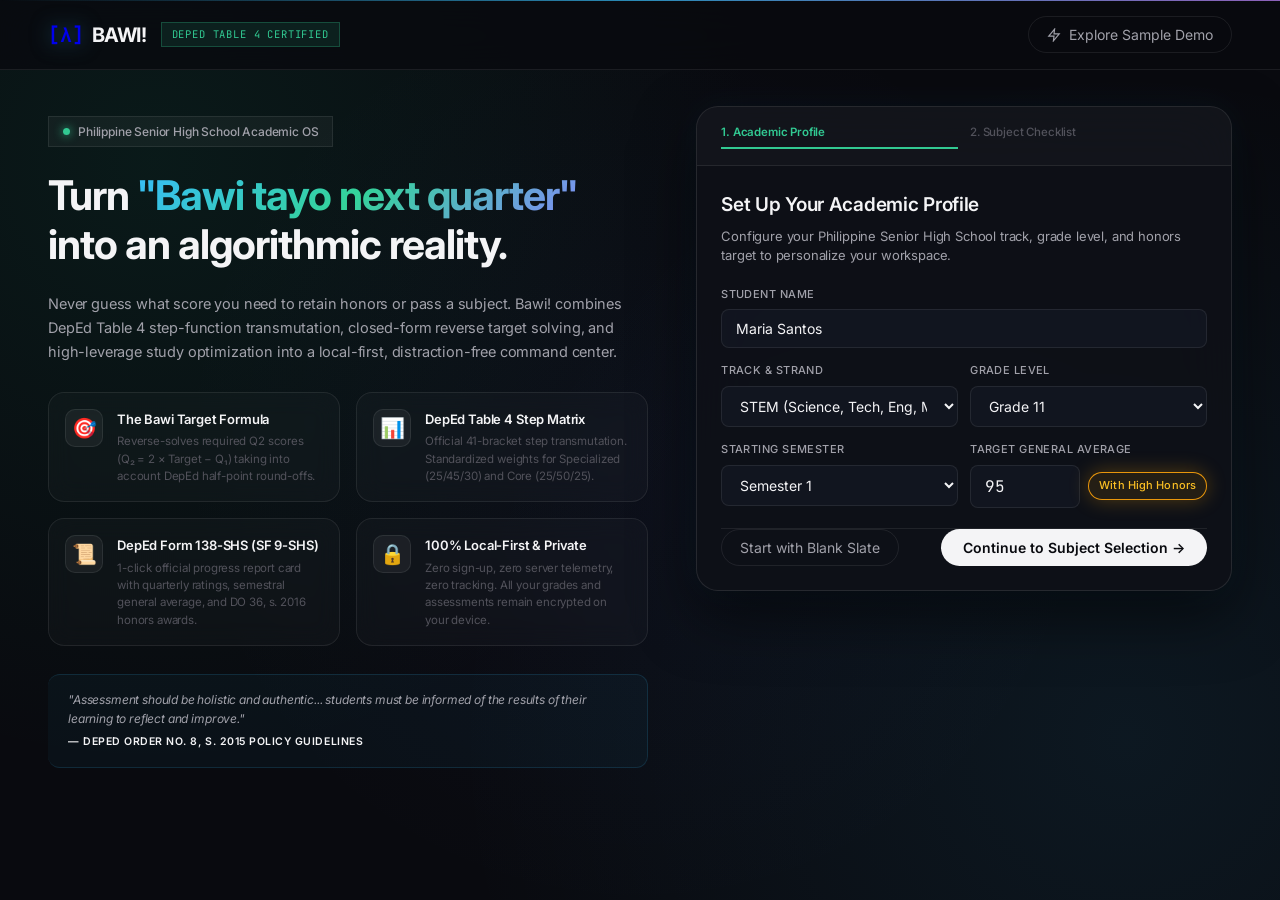
==== commit 33895767: "fix(intro): separate welcome page into dedicated welcome.html to eliminate FOUC flash and prevent in" ====
--- a/Bawi!/index.html
+++ b/Bawi!/index.html
@@ -34,228 +34,6 @@
 
   <!-- Top Ambient Prismatic Light Streak -->
   <div class="prismatic-pulse-bar" id="prismaticPulseBar"></div>
-
-  <!-- Slice 5: Standalone Intro Page & Split-Screen Command Center (Concept A) -->
-  <div class="intro-page-wrapper" id="introPage">
-    <!-- Top Navbar inside Intro -->
-    <header class="intro-navbar">
-      <div class="intro-brand-row">
-        <div class="intro-logo-pill" onclick="location.reload()">
-          <span class="symbol">[λ]</span>
-          <span class="brand-title">Bawi!</span>
-        </div>
-        <span class="intro-deped-tag">DepEd Table 4 Certified</span>
-      </div>
-
-      <div class="intro-nav-actions">
-        <button class="btn-ghost" onclick="LuminaApp.resetToDemoDataAndLaunch()" title="Load Maria Santos (STEM Track) sample workspace">
-          <svg width="14" height="14" viewBox="0 0 24 24" fill="none" stroke="currentColor" stroke-width="2"><polygon points="13 2 3 14 12 14 11 22 21 10 12 10 13 2"/></svg>
-          <span>Explore Sample Demo</span>
-        </button>
-        <button class="btn-primary" id="introReturnToDashboardBtn" style="display:none;" onclick="LuminaApp.hideIntroPage()">
-          <span>Return to Dashboard →</span>
-        </button>
-      </div>
-    </header>
-
-    <!-- Split-Screen Body Container -->
-    <main class="intro-split-container">
-      <!-- Left Pane: Brand, Value Pillars, & Pedagogical Context -->
-      <section class="intro-left-pane">
-        <div class="intro-hero-badge">
-          <span class="pulse-dot"></span>
-          <span>Philippine Senior High School Academic OS</span>
-        </div>
-
-        <h1 class="intro-hero-title">
-          Turn <span class="gradient-text">"Bawi tayo next quarter"</span> into an algorithmic reality.
-        </h1>
-
-        <p class="intro-hero-desc">
-          Never guess what score you need to retain honors or pass a subject. Bawi! combines DepEd Table 4 step-function transmutation, closed-form reverse target solving, and high-leverage study optimization into a local-first, distraction-free command center.
-        </p>
-
-        <!-- 4 Key Pillars Grid -->
-        <div class="intro-features-grid">
-          <div class="intro-feature-card">
-            <div class="intro-feature-icon">🎯</div>
-            <div class="intro-feature-content">
-              <div class="intro-feature-title">The Bawi Target Formula</div>
-              <div class="intro-feature-text">
-                Reverse-solves required Q2 scores (Q₂ = 2 × Target − Q₁) taking into account DepEd half-point round-offs.
-              </div>
-            </div>
-          </div>
-
-          <div class="intro-feature-card">
-            <div class="intro-feature-icon">📊</div>
-            <div class="intro-feature-content">
-              <div class="intro-feature-title">DepEd Table 4 Step Matrix</div>
-              <div class="intro-feature-text">
-                Official 41-bracket step transmutation. Standardized weights for Specialized (25/45/30) and Core (25/50/25).
-              </div>
-            </div>
-          </div>
-
-          <div class="intro-feature-card">
-            <div class="intro-feature-icon">📜</div>
-            <div class="intro-feature-content">
-              <div class="intro-feature-title">DepEd Form 138-SHS (SF 9-SHS)</div>
-              <div class="intro-feature-text">
-                1-click official progress report card with quarterly ratings, semestral general average, and DO 36, s. 2016 honors awards.
-              </div>
-            </div>
-          </div>
-
-          <div class="intro-feature-card">
-            <div class="intro-feature-icon">🔒</div>
-            <div class="intro-feature-content">
-              <div class="intro-feature-title">100% Local-First & Private</div>
-              <div class="intro-feature-text">
-                Zero sign-up, zero server telemetry, zero tracking. All your grades and assessments remain encrypted on your device.
-              </div>
-            </div>
-          </div>
-        </div>
-
-        <!-- DepEd Policy Citation Card -->
-        <div class="intro-quote-card">
-          <div class="intro-quote-text">
-            "Assessment should be holistic and authentic... students must be informed of the results of their learning to reflect and improve."
-          </div>
-          <div class="intro-quote-author">— DepEd Order No. 8, s. 2015 Policy Guidelines</div>
-        </div>
-      </section>
-
-      <!-- Right Pane: Integrated Setup Console -->
-      <section class="intro-right-pane">
-        <div class="intro-wizard-card">
-          <!-- Step Progress Tabs -->
-          <div class="onboarding-progress-bar">
-            <div class="onboarding-step-indicator active" id="onboardingStepIndicator1" onclick="LuminaApp.goToOnboardingStep(1)">1. Academic Profile</div>
-            <div class="onboarding-step-indicator" id="onboardingStepIndicator2" onclick="LuminaApp.goToOnboardingStep(2)">2. Subject Checklist</div>
-          </div>
-
-          <!-- Step 1: Profile & Strand Selection -->
-          <div class="onboarding-step-content" id="onboardingStep1">
-            <div class="onboarding-header">
-              <h2 class="onboarding-title">Set Up Your Academic Profile</h2>
-              <p class="onboarding-subtitle">Configure your Philippine Senior High School track, grade level, and honors target to personalize your workspace.</p>
-            </div>
-
-            <div class="form-group" style="margin-bottom:14px;">
-              <label class="form-label">Student Name</label>
-              <input type="text" class="form-input" id="onboardStudentName" placeholder="e.g. Maria Santos" value="Maria Santos">
-            </div>
-
-            <div style="display:grid; grid-template-columns: 1fr 1fr; gap:12px; margin-bottom:14px;">
-              <div class="form-group">
-                <label class="form-label">Track & Strand</label>
-                <select class="form-select" id="onboardStrandSelect" onchange="LuminaApp.onOnboardStrandChange()">
-                  <option value="STEM">STEM (Science, Tech, Eng, Math)</option>
-                  <option value="ABM">ABM (Accountancy, Business & Management)</option>
-                  <option value="HUMSS">HUMSS (Humanities & Social Sciences)</option>
-                  <option value="GAS">GAS (General Academic Strand)</option>
-                  <option value="TVL">TVL (Technical-Vocational-Livelihood)</option>
-                  <option value="Arts">Arts and Design Track</option>
-                  <option value="Sports">Sports Track</option>
-                </select>
-              </div>
-              <div class="form-group">
-                <label class="form-label">Grade Level</label>
-                <select class="form-select" id="onboardGradeLevel">
-                  <option value="Grade 11">Grade 11</option>
-                  <option value="Grade 12">Grade 12</option>
-                </select>
-              </div>
-            </div>
-
-            <div style="display:grid; grid-template-columns: 1fr 1fr; gap:12px; margin-bottom:18px;">
-              <div class="form-group">
-                <label class="form-label">Starting Semester</label>
-                <select class="form-select" id="onboardSemesterSelect" onchange="LuminaApp.onOnboardStrandChange()">
-                  <option value="Semester 1">Semester 1</option>
-                  <option value="Semester 2">Semester 2</option>
-                </select>
-              </div>
-              <div class="form-group">
-                <label class="form-label">Target General Average</label>
-                <div style="display:flex; gap:8px; align-items:center;">
-                  <input type="number" class="form-input mono-input" id="onboardTargetAverage" min="75" max="100" step="0.5" value="95" oninput="LuminaApp.updateOnboardHonorsPreview()">
-                  <span class="honors-badge-pill badge-high-honors" id="onboardHonorsBadge" style="font-size:11px; white-space:nowrap; padding:4px 10px;">With High Honors</span>
-                </div>
-              </div>
-            </div>
-
-            <div class="modal-footer" style="padding:0; margin-top:20px; display:flex; justify-content:space-between; align-items:center;">
-              <button class="btn-ghost" onclick="LuminaApp.skipOnboardingToBlank()">Start with Blank Slate</button>
-              <button class="btn-primary" onclick="LuminaApp.goToOnboardingStep(2)">
-                Continue to Subject Selection →
-              </button>
-            </div>
-          </div>
-
-          <!-- Step 2: Multi-Select Subject Checklist -->
-          <div class="onboarding-step-content" id="onboardingStep2" style="display:none;">
-            <div class="onboarding-header">
-              <div style="display:flex; justify-content:space-between; align-items:flex-start; flex-wrap:wrap; gap:12px;">
-                <div>
-                  <h2 class="onboarding-title">Select Your Enrolled Subjects</h2>
-                  <p class="onboarding-subtitle">Check off only the subjects on your school schedule. Official DepEd weights will apply automatically.</p>
-                </div>
-                <div class="onboarding-selected-badge" id="onboardingSelectedCounter">
-                  <span id="onboardingSelectedCount">0</span> Subjects Selected
-                </div>
-              </div>
-            </div>
-
-            <!-- Filter & Search Toolbar -->
-            <div class="checklist-toolbar">
-              <div class="checklist-search-box">
-                <svg width="14" height="14" viewBox="0 0 24 24" fill="none" stroke="currentColor" stroke-width="2"><circle cx="11" cy="11" r="8"/><path d="m21 21-4.35-4.35"/></svg>
-                <input type="text" class="checklist-search-input" id="onboardingChecklistSearch" placeholder="Filter subjects (e.g. 'Calculus', 'Oral', 'Science')..." oninput="LuminaApp.filterOnboardingChecklist()">
-              </div>
-              <div style="display:flex; gap:8px;">
-                <button class="btn-ghost" style="font-size:11.5px; padding:4px 10px;" onclick="LuminaApp.selectStrandRecommendedSubjects()">Select Strand Typical Load</button>
-                <button class="btn-ghost" style="font-size:11.5px; padding:4px 10px;" onclick="LuminaApp.clearAllChecklistSelections()">Clear All</button>
-              </div>
-            </div>
-
-            <!-- Checklist scroll container -->
-            <div class="checklist-scroll-area" id="onboardingChecklistContainer">
-              <!-- Populated dynamically: Specialized, Core, Applied -->
-            </div>
-
-            <!-- Custom Subject Quick-Add Drawer -->
-            <div class="custom-subject-drawer" id="onboardCustomDrawer">
-              <button class="custom-subject-toggle-btn" onclick="LuminaApp.toggleOnboardCustomDrawer()">
-                <span>+ Add Institutional / School-Specific Subject</span>
-                <span id="customDrawerArrow">▼</span>
-              </button>
-              <div class="custom-subject-form" id="onboardCustomForm" style="display:none; margin-top:10px;">
-                <div style="display:grid; grid-template-columns: 2fr 1fr; gap:10px; margin-bottom:8px;">
-                  <input type="text" class="form-input" id="onboardCustomName" placeholder="Subject Name (e.g. Christian Living / Robotics)">
-                  <select class="form-select" id="onboardCustomClassification">
-                    <option value="Specialized">Specialized (25/45/30)</option>
-                    <option value="Core">Core Curriculum (25/50/25)</option>
-                    <option value="Applied">Applied Track (25/50/25)</option>
-                  </select>
-                </div>
-                <button class="btn-ghost" style="font-size:11px; padding:4px 12px;" onclick="LuminaApp.addCustomSubjectToChecklist()">+ Add to Checklist</button>
-              </div>
-            </div>
-
-            <div class="modal-footer" style="padding:0; margin-top:20px; display:flex; justify-content:space-between; align-items:center;">
-              <button class="btn-ghost" onclick="LuminaApp.goToOnboardingStep(1)">← Back to Profile</button>
-              <button class="btn-primary" id="onboardSubmitBtn" onclick="LuminaApp.completeOnboardingAndLaunch()">
-                Launch Academic OS 🚀
-              </button>
-            </div>
-          </div>
-        </div>
-      </section>
-    </main>
-  </div>
 
   <div class="app-shell" id="appShell">
 
